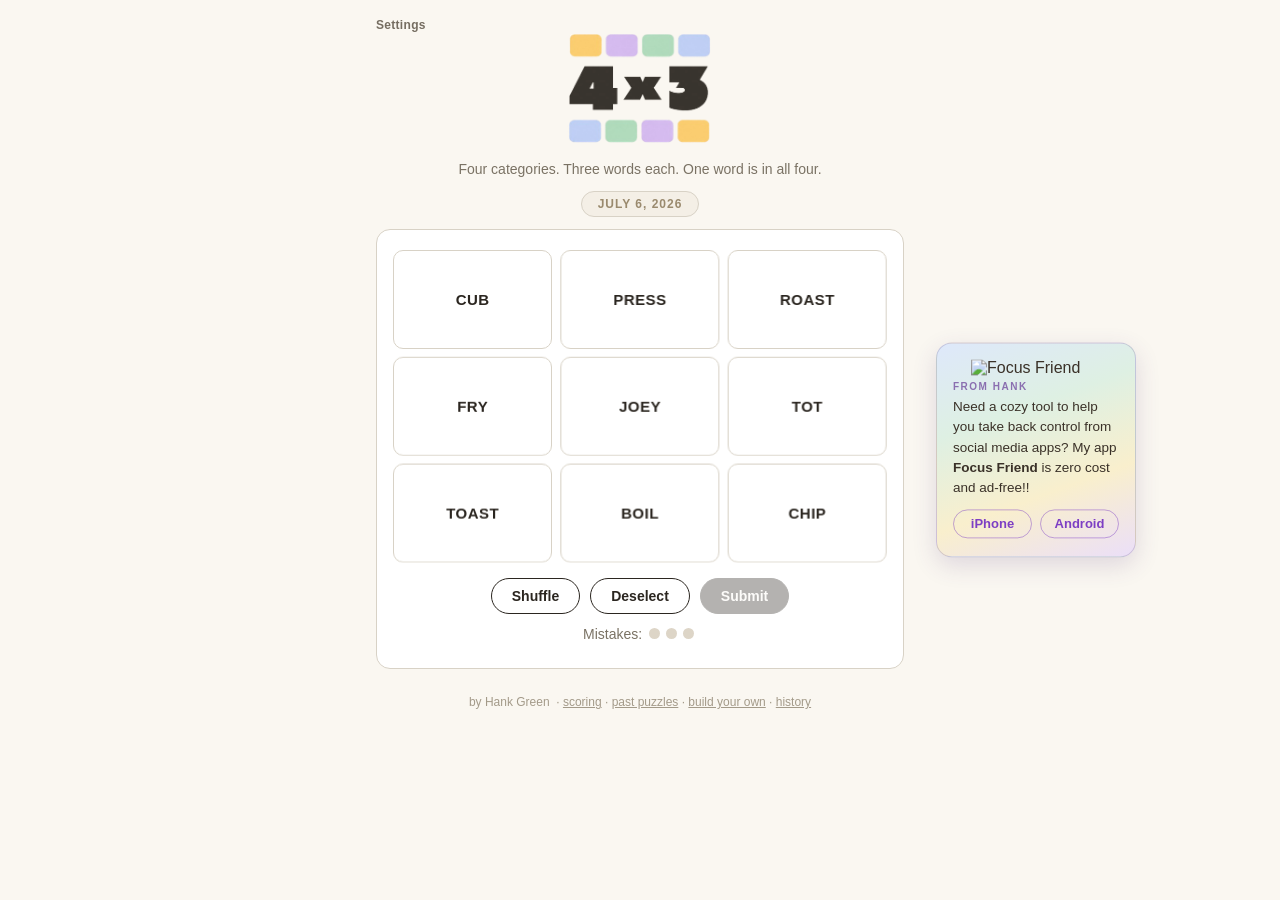
==== index.html @ f1bcca40 "Automated upstream update sync: 2026-07-01 02:29 UTC" ====
<!DOCTYPE html>
<html lang="en">
<head>
<meta charset="UTF-8">
<meta name="viewport" content="width=device-width, initial-scale=1.0">
<meta http-equiv="Cache-Control" content="no-cache, must-revalidate">
<title>4 × 3</title>
<script>
/* Resolve relative assets (favicons, etc.) against this page's own folder so they
   load whether the URL is /fourbythree, /fourbythree/, or .../index.html — a bare
   "favicon.svg" would otherwise hit the site root when there's no trailing slash.
   Runs before the icon links below so they pick up the base. */
(function(){var p=location.pathname;if(!/\/$/.test(p)){if(/\.[^\/]+$/.test(p))p=p.replace(/[^\/]*$/,"");else p+="/";}var b=document.createElement("base");b.setAttribute("href",p);document.head.appendChild(b);})();
</script>
<link rel="icon" href="favicon.svg" type="image/svg+xml">
<link rel="icon" href="favicon-32.png" type="image/png" sizes="32x32">
<link rel="apple-touch-icon" href="apple-touch-icon.png">
<script src="https://cdnjs.cloudflare.com/ajax/libs/gsap/3.12.5/gsap.min.js"></script>
<script defer src="/_vercel/insights/script.js"></script>
<link rel="stylesheet" href="shared.css">
<script src="shared.js"></script>
<script src="stats-beacon.js"></script>
</head>
<body>
<div class="wrap">
  <a id="streakTag" class="streak-tag" href="history.html" style="display:none"></a>
  <header>
    <img class="logo" src="[data-uri]" alt="4×3"
      onerror="const h=document.createElement('h1');h.textContent='4 × 3';this.replaceWith(h)">
    <div class="tag">Four categories. Three words each. One word is in all four.</div>
    <!-- promo note (mobile / narrow only — sidebar takes over on wide screens). Both this
         banner and the sidebar are filled by the rotation script just below the sidebar. -->
    <div class="promo-banner"></div>
  </header>

  <!-- desktop sidebar promo (wide screens only) -->
  <aside class="promo-side"></aside>

  <!-- ===== rotating promo pool — each load shows a different ad than this visitor saw last ===== -->
  <script>
  (function(){
    var ADS=[
      {id:"aha",bc:"promo-banner-maya",sc:"promo-side-maya",
       banner:`<img class="promo-maya" src="maya.png" alt="Maya Higa" loading="lazy"> Maya Higa is our most recent guest on <b><a href="https://www.youtube.com/watch?v=39KyWSyGfjY" target="_blank" rel="noopener">Ask Hank Anything!</a></b> We talk quite a lot about fish farts, which are surprisingly complex!`,
       side:`<img class="promo-maya-side" src="maya.png" alt="Maya Higa" loading="lazy"><div class="promo-kicker">From Hank</div><p class="promo-body">Maya Higa is our most recent guest on <b><a href="https://www.youtube.com/watch?v=39KyWSyGfjY" target="_blank" rel="noopener">Ask Hank Anything!</a></b> We talk quite a lot about fish farts, which are surprisingly complex!</p>`},
      {id:"ff",bc:"",sc:"",
       banner:`<img class="promo-bean" src="hankbeantrans.png" alt="" loading="lazy"> Need a cozy tool to help you take back control from social media apps? My app <b>Focus Friend</b> is zero cost and ad-free!! <a href="https://apps.apple.com/us/app/focus-friend-by-hank-green/id6742278016" target="_blank" rel="noopener">iPhone</a> · <a href="https://play.google.com/store/apps/details?id=com.underthing.focus.friend" target="_blank" rel="noopener">Android</a>`,
       side:`<img class="promo-img" src="focusfriendtrans.png" alt="Focus Friend" loading="lazy"><div class="promo-kicker">From Hank</div><p class="promo-body">Need a cozy tool to help you take back control from social media apps? My app <b>Focus Friend</b> is zero cost and ad-free!!</p><div class="promo-apps"><a href="https://apps.apple.com/us/app/focus-friend-by-hank-green/id6742278016" target="_blank" rel="noopener">iPhone</a><a href="https://play.google.com/store/apps/details?id=com.underthing.focus.friend" target="_blank" rel="noopener">Android</a></div>`},
      {id:"humans",bc:"promo-banner-plain",sc:"",
       banner:`I got a text from a friend this week calling the episode of “Humans” with Helen Hunt “Truly some of your best work” so… maybe you want to <a href="https://www.humanswithhank.com/" target="_blank" rel="noopener">check that out</a>.`,
       side:`<div class="promo-kicker">From Hank</div><p class="promo-body">I got a text from a friend this week calling the episode of “Humans” with Helen Hunt “Truly some of your best work” so… maybe you want to <a href="https://www.humanswithhank.com/" target="_blank" rel="noopener">check that out</a>.</p>`}
    ];
    var last=""; try{ last=localStorage.getItem("x43_lastad")||""; }catch(e){}
    var pool=ADS.filter(function(a){ return a.id!==last; }); if(!pool.length) pool=ADS;
    var ad=pool[Math.floor(Math.random()*pool.length)];
    try{ localStorage.setItem("x43_lastad",ad.id); }catch(e){}
    var b=document.querySelector(".promo-banner"); if(b){ b.className="promo-banner"+(ad.bc?" "+ad.bc:""); b.innerHTML=ad.banner; }
    var s=document.querySelector(".promo-side"); if(s){ s.className="promo-side"+(ad.sc?" "+ad.sc:""); s.innerHTML=ad.side; }
  })();
  </script>

  <!-- ============ PLAY ============ -->
  <div id="play" class="view on">
    <div class="pauthor" id="pSub" style="margin:2px auto 12px"></div>
    <div id="betaBanner" class="betabanner" style="display:none">
      🧪 <b>Beta test!</b> You're playtesting an unpublished puzzle — feedback form at the end.
    </div>
    <div class="card">
      <div id="boardWrap" style="display:none">
        <div id="board"></div>
        <div class="ctrls">
          <button id="shuffleBtn" onclick="shuffleBoard()">Shuffle</button>
          <button id="deselBtn" onclick="deselectAll()">Deselect</button>
          <button class="primary" id="submitBtn" onclick="submitGuess()" disabled>Submit</button>
        </div>
        <div class="mist" id="mist"></div>
        <div class="solvedlist" id="solvedList"></div>
      </div>
      <div id="result" style="display:none" class="result"></div>
    </div>
    <div id="fbCard" style="display:none" class="card fb">
      <b>🧪 Beta feedback for the creator</b>
      <label style="display:block;margin-top:10px;font-size:14px">How hard was it? (1 = trivial, 5 = brutal)</label>
      <div class="stars" id="fbDiff"></div>
      <label style="display:block;font-size:14px">How fun was it?</label>
      <div class="stars" id="fbFun"></div>
      <label style="display:block;font-size:14px">Did you figure out the special word before the end?</label>
      <div class="yn" id="fbSpecial">
        <button onclick="fb.special='Yes';ynPaint()">Yes</button>
        <button onclick="fb.special='No';ynPaint()">No</button>
      </div>
      <label style="display:block;font-size:14px;margin-bottom:4px">Notes for the creator</label>
      <textarea id="fbNotes" placeholder="Too easy? A category felt unfair? A word fits two groups?"></textarea>
      <div class="rowbtns" style="margin-top:10px">
        <button class="hbtn primary" id="fbCopy" onclick="copyFeedback()">Copy feedback</button>
        <a id="fbMail" class="hbtn" style="display:none;text-decoration:none">Email it</a>
      </div>
    </div>
  </div>


  <footer>by Hank Green <img src="fishtrans.png" alt="" style="height:20px;vertical-align:-5px;opacity:.4"> · <a href="scoring.html">scoring</a> · <a href="archive.html">past puzzles</a> · <a href="build.html">build your own</a> · <a href="history.html">history</a></footer>
</div>
<div id="modal">
  <div class="mback" onclick="closeModal()"></div>
  <div class="mcard" role="dialog" aria-modal="true" aria-label="Results">
    <button class="mclose" onclick="closeModal()" aria-label="Close">×</button>
    <div id="mbody" class="result"></div>
  </div>
</div>
<div class="toast" id="toast"></div>
<div id="deftip"></div>

<script>
"use strict";
/* ---------- fallback puzzle (used if puzzles.json is unreachable) ---------- */
const DEMO = {a:"Hank", e:"", s:"HEAVY", c:[
  ["___ Metal","DEATH","GLAM"],
  ["SpaceX Falcon Rockets","ONE","NINE"],
  ["Serious","SOMBER","GRAVE"],
  ["Boxing Weights","WELTER","MIDDLE"]
]};
/* category-coloured card backs (blue, green, yellow, purple); unsolved tiles keep
   the default light back set in CSS (.tback) */
const BACKS=["bluefish.jpg","greenfish.jpg","yellowfish.jpg","lightpurple.jpg"];
const EMOJI=["🟦","🟩","🟨","🟪"];
/* lines through the center, keyed by CATEGORY index so position encodes color
   (an accessibility cue for players who can't distinguish the four hues):
   0 blue → diag ↘ (TL/BR), 1 green → middle column, 2 yellow → middle row, 3 purple → diag ↗ (BL/TR) */
const LINES=[[0,8],[1,7],[3,5],[2,6]];
const CENTER=4;
/* stable 0/1/2 pick so the first-solved trio's hub sits in a fixed spot on its line
   (center only ~1/3 of the time) and doesn't jump around on refresh */
function hubSlotPos(seed){let h=0;for(let i=0;i<seed.length;i++)h=(h*31+seed.charCodeAt(i))|0;return Math.abs(h)%3;}
const G=window.gsap||null;


/* ---------- state ---------- */
let puzzle=null, isBeta=false, dailyKey=null;
let loadedDay=null, pendingKey=null, isPreview=false;
let puzzleData=null; /* last good puzzles.json, reused by the archive */
let cats=[], special="", slots=[], slots0=[], tiles={};
let selection=[], solvedIdx=[], colorCat={}, locked=new Set();
let mistakes=0, penalty=0, guesses=[], over=false, animating=false;
let adClicked=false;   /* +AD_BONUS once per game if the player taps the ad */
let startTime=0, solveMs=null; /* speed timer: starts on load, stops at the finish */
let hubEmoji=null; /* emoji that bursts from the hub on the post-win tap (custom puzzles carry their own) */
const MAXM=3;
let fb={diff:0,fun:0,special:""};
let TW=0, TH=0, GAP=8;
/* chance a reflow includes a flip at all — at most ONE card flips per transition,
   chosen at random from the moving (non-hub) cards. Tweak to taste. */
const FLIP_CHANCE=0.20;
let firstLoad=true;     /* play the intro shuffle-in once, on the first load */
let suppressFlip=false; /* shuffles set this so they don't trigger a card flip */
let shuffling=false;    /* lock out shuffle clicks until the current glide finishes */
let introPlaying=false; /* true while the first-load intro is animating (don't relayout over it) */

/* hub = the special word. It stays hidden until it's logically
   determined (two solved groups share exactly one word) or the game ends. */
function hubKnown(){ return solvedIdx.length>=2||over; }

/* ---------- nav ---------- */
/* the game is the only view on this page now; scoring / archive / build moved
   to their own pages (linked in the footer). showView stays a thin shim. */
function showView(v){ if(v==="play"&&!introPlaying) layout(true); }

/* ---------- init / hash ---------- */
async function init(){
  const h=location.hash;
  isBeta=false; puzzle=null; dailyKey=null;
  loadedDay=todayStr(); pendingKey=null; isPreview=false;
  scheduleRollover();
  let archiveDate=null;
  try{
    if(h.startsWith("#b=")){ puzzle=decPuzzle(h.slice(3)); isBeta=true; }
    else if(h.startsWith("#p=")){ puzzle=decPuzzle(h.slice(3)); }
    else if(h.startsWith("#d=")){ archiveDate=decodeURIComponent(h.slice(3)); }
  }catch(e){ toast("Couldn't read that puzzle link — showing today's game."); }
  if(!puzzle){
    /* no link (or an #d= archive date): load from puzzles.json — that specific
       day if given and valid, otherwise the most recent entry ≤ today */
    try{
      const r=await fetch(pjURL(),{cache:"no-store"});
      if(r.ok){
        const data=await r.json();
        puzzleData=data;
        const today=todayStr();
        let k=null;
        if(archiveDate&&data[archiveDate]&&archiveDate<=today){
          k=archiveDate;
        } else {
          const keys=Object.keys(data).filter(k=>k<=today).sort();
          if(keys.length) k=keys[keys.length-1];
        }
        if(k){ puzzle=decPuzzle(data[k]); dailyKey=k; }
      }
    }catch(e){}
  }
  if(!puzzle) puzzle=DEMO;
  setupPlay();
  showView("play");
}
function setupPlay(){
  document.getElementById("betaBanner").style.display=isBeta?"":"none";
  /* today's daily shows no date line at all; archived (past) puzzles get a dated pill */
  let sub="";
  if(dailyKey&&dailyKey!==todayStr()) sub=fmtDate(dailyKey);
  const ps=document.getElementById("pSub");
  ps.textContent=sub;
  ps.classList.remove("today");
  ps.style.display=sub?"":"none"; /* no empty spacer when there's no date line */
  document.getElementById("result").style.display="none";
  document.getElementById("fbCard").style.display="none";
  document.getElementById("solvedList").innerHTML="";
  startGame();
}

/* ---------- midnight rollover ----------
   At local midnight (or when the tab wakes up on a new day), fetch puzzles.json
   and switch to the new daily. If a game is in progress, wait until it ends. */
let rolloverTimer=null;
function msUntilMidnight(){
  const n=new Date();
  return new Date(n.getFullYear(),n.getMonth(),n.getDate()+1,0,0,2)-n; /* 2s past midnight */
}
function scheduleRollover(){
  clearTimeout(rolloverTimer);
  rolloverTimer=setTimeout(checkNewDay,Math.min(msUntilMidnight(),2147483647));
}
async function checkNewDay(){
  scheduleRollover();
  if(location.hash.startsWith("#b=")||location.hash.startsWith("#p=")||location.hash.startsWith("#d=")) return; /* linked or archived puzzle, not the daily */
  if(isPreview&&!over) return;                 /* don't stomp on a builder test run */
  if(todayStr()===loadedDay) return;           /* same day, nothing to do */
  loadedDay=todayStr();
  try{
    const r=await fetch(pjURL(),{cache:"no-store"});
    if(!r.ok) return;
    const data=await r.json();
    puzzleData=data;
    const keys=Object.keys(data).filter(k=>k<=todayStr()).sort();
    const k=keys.length?keys[keys.length-1]:null;
    if(!k||k===dailyKey) return;               /* no new puzzle for today */
    if(!over&&guesses.length>0){               /* mid-game: don't reset the board */
      pendingKey=k;
      toast("A new puzzle is ready — it'll be here when you finish.");
      return;
    }
    if(document.getElementById("modal").style.display==="flex") closeModal();
    init();
  }catch(e){}
}
document.addEventListener("visibilitychange",()=>{ if(!document.hidden) checkNewDay(); });
window.addEventListener("focus",()=>checkNewDay());
/* Restored from the back/forward cache: the page is the frozen yesterday snapshot
   and no JS has re-run, so re-check the day explicitly. This is the usual cause of
   "I opened the URL and it's still showing yesterday's puzzle." */
window.addEventListener("pageshow",e=>{ if(e.persisted) checkNewDay(); });

/* ---------- game setup ---------- */
/* ---------- progress persistence ----------
   Saves the live daily's progress so a refresh resumes exactly where you left
   off (and a finished/failed game stays finished) — no restarting by reloading.
   Only the actual day's official puzzle is persisted; beta links, the builder
   preview, direct links and past archive puzzles stay freely replayable. */
function gameKey(){
  return (dailyKey&&dailyKey===todayStr()&&!isBeta&&!isPreview) ? "x43_game_"+dailyKey : null;
}
function loadGame(){
  const k=gameKey(); if(!k) return null;
  try{ return JSON.parse(localStorage.getItem(k)||"null"); }catch(e){ return null; }
}
function saveGame(){
  const k=gameKey(); if(!k) return;
  try{ localStorage.setItem(k,JSON.stringify({v:1,s:special,slots0,solved:solvedIdx,m:mistakes,p:penalty,g:guesses,over,t0:startTime,sms:solveMs,ad:adClicked?1:0})); }catch(e){}
}
/* Rebuild the board state from a saved game, no animations, without
   re-counting stats (those were tallied once, on the real finish). */
function restoreGame(st){
  (st.solved||[]).forEach(ci=>{
    solvedIdx.push(ci);
    if(solvedIdx.length===1){
      for(const w of [special,...cats[ci].words]) colorCat[w]=ci;
    } else {
      for(const w of cats[ci].words){ colorCat[w]=ci; locked.add(w); }
      if(solvedIdx.length===2){
        for(const w of cats[solvedIdx[0]].words) locked.add(w);
        delete colorCat[special];
      }
    }
  });
  mistakes=Math.min(MAXM,st.m||0);
  adClicked=!!st.ad;
  penalty=(st.p!==undefined)?st.p:(st.m||0)*15;
  startTime=st.t0||Date.now(); solveMs=(st.sms!==undefined)?st.sms:null;
  guesses=Array.isArray(st.g)?st.g:[];
  if(st.over){
    over=true;
    for(const ci of solvedIdx) for(const w of cats[ci].words) locked.add(w);
    locked.add(special); delete colorCat[special];
  }
  reflowSlots();
  syncDomOrder();
  renderSolvedList();
  paintTiles();
  layout(true);
  renderMist();
  updateButtons();
  if(over){
    document.getElementById("deselBtn").style.display="none";
    document.getElementById("shuffleBtn").style.display="none";
    const won=mistakes<MAXM;
    showResult(won,calcScore().score,false,true); /* quiet: no auto-popped modal */
    if(won&&G) endFlourish();
  } else if(guesses.length||solvedIdx.length||mistakes){
    showWelcomeBack(); /* greet returning players; they click out to resume */
  }
}
/* Returning to an in-progress daily: a dismissible "Continue playing" screen
   over the already-restored board (button, ✕, backdrop, or Esc all close it). */
function showWelcomeBack(){
  const found=solvedIdx.length;
  let status=found+" of 4 group"+(found===1?"":"s")+" found";
  if(mistakes>0) status+=" · "+(mistakes?mistakes+" mistake"+(mistakes===1?"":"s"):"No mistakes");
  document.getElementById("mbody").innerHTML=
    "<h2>Welcome back 👋</h2>"+
    "<div class='score'>Today's puzzle is in progress.<br>"+esc(status)+"</div>"+
    "<div class='rowbtns'><button class='hbtn primary' onclick='closeModal()'>Continue playing</button></div>";
  openModal(false);
}

function startGame(){
  special=norm(puzzle.s);
  hubEmoji=puzzle.x||HUB_EMOJI[special]||null; /* custom puzzles set their own via builder */
  cats=puzzle.c.map(c=>({name:c[0],words:[norm(c[1]),norm(c[2])]}));
  const words=[special,...cats.flatMap(c=>c.words)];
  for(let i=words.length-1;i>0;i--){const j=Math.floor(Math.random()*(i+1));[words[i],words[j]]=[words[j],words[i]];}
  slots=words.slice();
  /* if there's saved progress for this puzzle, reuse its board order so tiles
     sit where the player left them instead of reshuffling */
  const saved=loadGame();
  /* only resume if the saved board's words still match this puzzle — guards against a
     puzzle being edited after someone started it (stale words would become orphan tiles) */
  const expected=words.slice().sort().join("\u0001");
  const resuming=saved&&saved.s===special&&Array.isArray(saved.slots0)&&saved.slots0.length===9
    &&saved.slots0.slice().sort().join("\u0001")===expected;
  if(resuming) slots=saved.slots0.slice();
  slots0=slots.slice();
  if(hubSpinTween){ hubSpinTween.kill(); hubSpinTween=null; }
  hubFx.forEach(tw=>tw.kill()); hubFx=[];
  selection=[]; solvedIdx=[]; colorCat={}; locked=new Set();
  mistakes=0; penalty=0; guesses=[]; over=false; animating=false; adClicked=false;
  startTime=Date.now(); solveMs=null;
  fb={diff:0,fun:0,special:""};
  document.getElementById("boardWrap").style.display="";
  document.getElementById("result").style.display="none";
  document.getElementById("fbCard").style.display="none";
  document.getElementById("solvedList").innerHTML="";
  const db=document.getElementById("deselBtn");
  db.style.display=""; db.style.opacity="";
  const sb=document.getElementById("shuffleBtn");
  sb.style.display=""; sb.style.opacity=""; sb.disabled=false; shuffling=false;
  buildTiles();
  if(resuming){ restoreGame(saved); }
  else { if(firstLoad&&G) introDeal(); else layout(true); renderMist(); updateButtons(); }
  firstLoad=false;
}
function buildTiles(){
  const b=document.getElementById("board");
  b.innerHTML=""; tiles={};
  for(const w of slots){
    /* a real <button> (native focus + keyboard) exposed as a checkbox so screen
       readers announce "WORD, checkbox, checked/not checked" — no interactable divs */
    const t=document.createElement("button");
    t.type="button";
    t.className="tile";
    const flip=document.createElement("div");
    flip.className="tflip";
    const inner=document.createElement("div");
    inner.className="tin";
    inner.style.animationDelay=(-Math.random()*16).toFixed(2)+"s"; /* desync the color drift */
    inner.appendChild(document.createTextNode(w));
    const lbl=document.createElement("span");   /* colour name shown only in "Labeled colors" mode */
    lbl.className="tlabel";
    inner.appendChild(lbl);
    const back=document.createElement("div");
    back.className="tback";
    flip.appendChild(inner);
    flip.appendChild(back);
    t.appendChild(flip);
    t.onclick=()=>tapWord(w);          /* native buttons fire click on Enter/Space too */
    t.setAttribute("role","checkbox");
    t.setAttribute("aria-label",w);
    t.setAttribute("aria-checked","false");
    b.appendChild(t);
    tiles[w]=t;
  }
  paintTiles();
}

/* ---------- layout & movement ---------- */
function slotXY(i){ return {x:(i%3)*(TW+GAP), y:Math.floor(i/3)*(TH+GAP)}; }
function layout(instant){
  const b=document.getElementById("board");
  if(!b||document.getElementById("boardWrap").style.display==="none") return;
  const W=b.clientWidth||b.parentElement.clientWidth-34;
  TW=(W-2*GAP)/3; TH=Math.max(56,TW*0.62);
  b.style.height=(3*TH+2*GAP)+"px";
  /* one flip per transition, only FLIP_CHANCE of the time: pick a single moving,
     non-hub card now (before the loop below rewrites positions) */
  let flipWord=null;
  if(G&&!instant&&!suppressFlip&&!reduceMotion()&&Math.random()<FLIP_CHANCE){
    const movers=slots.filter((w,i)=>{
      const t=w&&tiles[w]; if(!t||w===special) return false;
      const p=slotXY(i); return t._sx!==p.x||t._sy!==p.y;
    });
    if(movers.length) flipWord=movers[Math.floor(Math.random()*movers.length)];
  }
  let moveIdx=0;
  slots.forEach((w,i)=>{
    if(!w) return;
    const t=tiles[w]; if(!t) return;
    const p=slotXY(i);
    t.style.width=TW+"px"; t.style.height=TH+"px";
    const moved=(t._sx!==p.x||t._sy!==p.y);
    t._sx=p.x; t._sy=p.y;
    if(G&&!instant&&moved&&!reduceMotion()){
      /* staggered glide with a little lift-and-settle */
      const d=(moveIdx++)*0.055;
      G.to(t,{x:p.x,y:p.y,rotation:0,duration:.85,delay:d,ease:"power3.inOut",overwrite:true}); /* rotation:0 clears any leftover tilt from an interrupted intro */
      const inn=t.querySelector(".tin");
      G.timeline({delay:d})
        .to(inn,{scale:1.06,duration:.32,ease:"power2.out"})
        .to(inn,{scale:1,duration:.5,ease:"power2.inOut"},">-0.05");
      /* the one chosen card does a full 360° flip as it travels (lands face-up) */
      if(w===flipWord){
        const flip=t.querySelector(".tflip"), prevZ=t.style.zIndex;
        t.style.zIndex="6";          /* a flipping card always rides above its neighbours */
        G.set(t,{perspective:700});  /* depth for the flip */
        G.to(flip,{rotationY:"+="+(Math.random()<.5?360:-360),duration:.85,delay:d,ease:"power2.inOut",
          onComplete:()=>{ t.style.zIndex=prevZ; }});
      }
    } else if(G){ G.killTweensOf(t); G.set(t,{x:p.x,y:p.y,rotation:0}); }   /* snap clean: x, y AND rotation */
    else t.style.transform="translate("+p.x+"px,"+p.y+"px)";
  });
  syncDomOrder();
}
/* first-load flourish: the cards start jumbled face-up in the centre, then
   organize themselves into the grid */
function introDeal(){
  layout(true);                       /* final positions + sizes */
  if(!G||reduceMotion()) return;      /* reduced motion: tiles just appear in the grid */
  introPlaying=true;
  const b=document.getElementById("board");
  const W=b.clientWidth||b.parentElement.clientWidth-34;
  const cx=W/2-TW/2, cy=(3*TH+2*GAP)/2-TH/2;
  const ws=slots.filter(Boolean);
  ws.forEach((w,k)=>{                  /* jumble them in the centre */
    const t=tiles[w]; if(!t) return;
    t.style.zIndex=String(10+k);
    G.set(t,{x:cx+(Math.random()*44-22),y:cy+(Math.random()*44-22),rotation:Math.random()*44-22});
  });
  ws.forEach((w,k)=>{                  /* settle into the grid */
    const t=tiles[w]; if(!t) return;
    const fx=t._sx, fy=t._sy;
    G.to(t,{x:fx,y:fy,rotation:0,duration:.8,delay:0,ease:"power3.inOut",onComplete:()=>{ t.style.zIndex=""; if(k===ws.length-1) introPlaying=false; }});
  });
}
/* Tiles are positioned by transform, so reordering the DOM nodes doesn't move
   anything visually — but it makes Tab/reading order follow the board layout
   (left→right, top→bottom) instead of the original shuffle. */
function syncDomOrder(){
  const b=document.getElementById("board");
  const want=slots.map(w=>w&&tiles[w]).filter(Boolean);
  const cur=b.children;
  let same=cur.length===want.length;
  for(let i=0;same&&i<want.length;i++) if(cur[i]!==want[i]) same=false;
  if(same) return;            /* already ordered — re-appending would cancel in-flight fades */
  for(const t of want) b.appendChild(t);
}
window.addEventListener("resize",()=>{ introPlaying=false; layout(true); });  /* a resize ends any in-progress intro cleanly */

/* First solve: trio snaps to its category's colored line (hub on a stable 1-of-3
   cell, center only ~1/3 of the time). From the second solve on: hub → center,
   each solved pair → its category's line through it. */
function reflowSlots(){
  const target=new Array(9).fill(null);
  if(solvedIdx.length===1&&!over){
    /* first solve snaps to THIS category's colored line so the directional cue
       shows immediately; the hub takes a stable 1-of-3 spot on the line (center
       only ~1/3 of the time) so it isn't always given away as the middle card */
    const ci=solvedIdx[0];
    const cells=[LINES[ci][0],CENTER,LINES[ci][1]];
    const words=cats[ci].words.slice();
    const hp=hubSlotPos(special+"|"+ci);
    let wi=0;
    cells.forEach((cell,idx)=>{ target[cell]=(idx===hp)?special:words[wi++]; });
  } else if(solvedIdx.length>=2||over){
    target[CENTER]=special;
    solvedIdx.forEach((ci)=>{
      target[LINES[ci][0]]=cats[ci].words[0];
      target[LINES[ci][1]]=cats[ci].words[1];
    });
  } else return;
  const placed=new Set(target.filter(Boolean));
  const free=[]; for(let i=0;i<9;i++) if(!target[i]) free.push(i);
  const pending=[];
  slots.forEach((w,i)=>{
    if(!w||placed.has(w)) return;
    if(!target[i]&&free.includes(i)){ target[i]=w; free.splice(free.indexOf(i),1); }
    else pending.push(w);
  });
  for(const w of pending){ const i=free.shift(); target[i]=w; }
  slots=target;
}

/* ---------- painting ---------- */
/* Center-tile gradient: each solved category's color sits at the two compass
   points where its line meets the center, blended smoothly around the circle.
   Keyed by CATEGORY index (matches LINES): 0 blue = diag ↘ (NW/SE),
   1 green = middle column (N/S), 2 yellow = middle row (E/W), 3 purple = diag ↗ (NE/SW). */
/* MIDC (center-tile pastels) now lives in shared.js so colorblind mode can swap it */
const LINE_ANGLES=[[315,135],[0,180],[90,270],[45,225]];
function hubGradient(offset){
  offset=offset||0;
  const stops=[];
  solvedIdx.forEach((ci)=>{ for(const a of LINE_ANGLES[ci]) stops.push([a,MIDC[ci]]); });
  if(!stops.length) return "#fff";
  stops.sort((p,q)=>p[0]-q[0]);
  const first=stops[0], last=stops[stops.length-1];
  const full=[[last[0]-360,last[1]],...stops,[first[0]+360,first[1]]];
  return "conic-gradient(from "+offset+"deg,"+full.map(s=>s[1]+" "+s[0]+"deg").join(",")+")";
}
let hubSpinTween=null, hubFx=[];
function spinHub(){
  const t=tiles[special]; if(!t||!G) return;
  const inner=t.querySelector(".tin"), o={a:0};
  if(hubSpinTween) hubSpinTween.kill();
  hubSpinTween=G.to(o,{a:360,duration:14,repeat:-1,ease:"none",
    onUpdate:()=>{ inner.style.background=hubGradient(o.a); }});
}
/* 3D pop: the center tile lifts off the board and floats, CSS-perspective style.
   Happens the moment the hub lands in the center (second solve); everything
   else animates beneath it from then on. */
function popHub(){
  const t=tiles[special]; if(!t||!G) return;
  hubFx.forEach(tw=>tw.kill()); hubFx=[];
  const inner=t.querySelector(".tin");
  t.style.zIndex=5;
  G.set(inner,{transformPerspective:700});
  hubFx.push(
    G.to(inner,{z:34,duration:1.2,ease:"power2.out"}),
    G.to(inner,{y:-4,duration:2.4,yoyo:true,repeat:-1,ease:"sine.inOut"}),
    G.to(inner,{rotationY:7,duration:3.2,yoyo:true,repeat:-1,ease:"sine.inOut"}),
    G.to(inner,{rotationX:-5,duration:2.7,yoyo:true,repeat:-1,ease:"sine.inOut",delay:.4})
  );
}
const SPARKLE="[data-uri]";
const SPARK=new Image(); SPARK.src=SPARKLE; /* sparkle PNG inlined so it never taints the share canvas; shared with the live hub sparkles */
/* twinkling sparkles around the won hub — joins shine/spin/float in endFlourish.
   Lives on the board (not the hub tile) so it ignores the hub's drift; win only. */
function sparkleHub(){
  const t=tiles[special]; if(!t||!G||mistakes>=MAXM) return;
  const b=document.getElementById("board");
  const cx=t._sx+TW/2, cy=t._sy+TH/2;
  for(let i=0;i<6;i++){
    const s=document.createElement("img"); s.src=SPARKLE; s.alt="";
    const sz=14+Math.random()*16, ang=Math.random()*Math.PI*2, r=TW*0.4+Math.random()*TW*0.55;
    s.style.cssText="position:absolute;left:"+(cx+Math.cos(ang)*r-sz/2)+"px;top:"+(cy+Math.sin(ang)*r-sz/2)+"px;width:"+sz+"px;height:"+sz+"px;pointer-events:none;z-index:6;opacity:0;";
    b.appendChild(s);
    hubFx.push(G.fromTo(s,{scale:0,rotation:Math.random()*60},
      {opacity:.9,scale:.6+Math.random()*.6,duration:.5+Math.random()*.4,delay:Math.random()*2.4,
       repeat:-1,repeatDelay:1.6+Math.random()*2.4,yoyo:true,ease:"sine.inOut"}));
  }
}
function paintTiles(){
  for(const w of Object.keys(tiles)){
    const t=tiles[w], inner=t.querySelector(".tin");
    const sel=selection.includes(w);
    t.classList.toggle("sel",sel);
    t.classList.toggle("lock",locked.has(w));
    /* a11y state: announce selection, drop solved/finished tiles out of the tab order */
    t.setAttribute("aria-checked",sel?"true":"false");
    const inert=locked.has(w)||over;
    t.tabIndex=inert?-1:0;
    if(inert) t.setAttribute("aria-disabled","true"); else t.removeAttribute("aria-disabled");
    const hubPlaced=(w===special&&(solvedIdx.length>=2||over)); /* hub sits in the center now */
    const ci=colorCat[w];
    const lbl=inner.querySelector(".tlabel");   /* colour name (shown only in Labeled colors mode) */
    if(lbl) lbl.textContent=(ci!==undefined&&!hubPlaced)?COLOR_NAMES[ci]:"";
    /* card back: a solved tile shows its category-coloured fish; otherwise the default light back */
    const back=t.querySelector(".tback");
    if(back) back.style.backgroundImage=(ci!==undefined&&!hubPlaced)?("url('"+BACKS[ci]+"')"):"";
    inner.classList.toggle("idle",!sel&&!hubPlaced&&ci===undefined); /* color drift only on plain tiles */
    if(sel){
      inner.style.background=""; inner.style.borderColor=""; inner.style.color="";
    } else if(hubPlaced){
      /* directional gradient: each solved category's color radiates toward its line */
      inner.style.background=hubGradient();
      inner.style.borderColor="#d4a017"; inner.style.color="var(--ink)";
    } else if(ci!==undefined){
      inner.style.background=TINTS[ci]; inner.style.borderColor=COLORS[ci]; inner.style.color=COLORS[ci];
    } else {
      inner.style.background=""; inner.style.borderColor=""; inner.style.color="";
    }
  }
}
/* The shared word lives among the already-solved tiles. After the first solve
   it's hidden in that trio (3 candidates); once the hub reveals it's just the
   hub. Every group after the first must reuse exactly one of these. */
function sharedSet(){
  const s=new Set();
  if(solvedIdx.length===0) return s;
  if(solvedIdx.length===1){ for(const w of [special,...cats[solvedIdx[0]].words]) s.add(w); }
  else s.add(special);
  return s;
}
function sharedCount(){ const s=sharedSet(); return selection.filter(w=>s.has(w)).length; }
function updateButtons(){
  if(over) return;   /* after the game the Submit button has become the Results button — leave it */
  let ok=selection.length===3&&!over&&!animating;
  if(ok&&solvedIdx.length>=1&&sharedCount()!==1) ok=false; /* must reuse exactly one solved word */
  document.getElementById("submitBtn").disabled=!ok;
}

/* ---------- interaction ---------- */
const POP_EMOJI=["🎉","✨","🌟","🐟","💫","🥳","💛","💚","💙","💜"];
/* one of the popped emojis nods to the puzzle's hub word */
const HUB_EMOJI={MOLE:"🕵️",HEAVY:"🏋️",TIRE:"🛞",CUP:"🏆",FANTA:"🥤",SPRING:"🌸",STORM:"⛈️",BUD:"🌱",PILL:"💊",GOAL:"🥅",POP:"🎈",BUTTON:"🔘",DARK:"🌑",PITCH:"⚾",WALLET:"👛",KICK:"🦵",MATCH:"🔥",FISH:"🐟",CATCH:"🧤",LAX:"😌",PLANE:"✈️"};
/* puzzles here emit ONE emoji only on the post-win center tap (overrides HUB_EMOJI + POP_EMOJI mix) */
const SOLO_POP={GOAL:"🦋"};
/* live hub-emoji poll (weights edited by hand in hubpoll.json). When active, the
   center-tap burst emoji rotates every 5 minutes, weighted by the poll standings,
   on a shared clock so every player sees the same emoji in the same window. */
let pollCfg=null;
async function loadPoll(){
  /* prefer the live Vercel endpoint (reads the X poll); fall back to the hand-edited file.
     the ?w= bucket changes every 5 min so we never get stuck on a stale cached response,
     while still sharing one cached result (one X read) across everyone in that window */
  try{ const r=await fetch("/api/hubpoll?w="+Math.floor(Date.now()/300000)); if(r.ok){ const j=await r.json(); if(j&&j.active){ pollCfg=j; return; } } }catch(e){}
  try{ const r=await fetch(pjURL("hubpoll.json"),{cache:"no-store"}); if(r.ok) pollCfg=await r.json(); }catch(e){}
}
/* one weighted emoji for the current 5-minute window — same emoji for everyone in that
   window; over time each shows up in proportion to the vote counts */
function pollEmoji(){
  if(!pollCfg||!pollCfg.active||!Array.isArray(pollCfg.options)) return null;
  const opts=pollCfg.options.filter(o=>o&&o.emoji&&o.weight>0);
  if(!opts.length) return null;
  const total=opts.reduce((a,o)=>a+o.weight,0);
  const slot=Math.floor(Date.now()/300000);            /* 5-minute window */
  let h=(slot*2654435761)>>>0; h^=h>>>15; h=Math.imul(h,2246822519)>>>0; h^=h>>>13; /* uniform 0..1 from the slot */
  const r=(h>>>0)/4294967296*total;
  let acc=0;
  for(const o of opts){ acc+=o.weight; if(r<acc) return o.emoji; }
  return opts[opts.length-1].emoji;
}
/* hover-for-definition copy (BETA) — only puzzles listed here get tooltips on the
   finished answer list, keyed by hub word then exact category name */
const DEFS={
  GOAL:{
    "___ Keeper":{ZOO:"A zookeeper cares for the animals at a zoo.",GOAL:"A goalkeeper (goalie) guards the net in soccer and hockey.",BEE:"A beekeeper raises bees and harvests honey."},
    "A Score in Sport":{BASKET:"In basketball, a shot through the hoop is a basket.",GOAL:"In soccer or hockey, putting it in the net scores a goal.",TRY:"In rugby, grounding the ball past the line scores a try."},
    "A Personal Aim":{DREAM:"Something you long to do or become.",GOAL:"An objective you set for yourself and work toward.",AMBITION:"A particular aim or aspiration; something you hope to achieve."},
    "Things with Posts":{FENCE:"A fence is held up by fence posts.",GOAL:"A goal is framed by two goal posts.",BLUESKY:"Bluesky is a social network where you share posts."}
  },
  HEAVY:{
    "___ Metal":{DEATH:"Death metal — an extreme, aggressive subgenre of heavy metal.",HEAVY:"Heavy metal — the loud, distorted, guitar-driven rock genre.",GLAM:"Glam metal — the flashy, hair-band metal of the 1980s."},
    "SpaceX Falcon Rockets":{ONE:"Falcon 1 — SpaceX's first rocket, and the first privately built liquid-fueled rocket to reach orbit.",HEAVY:"Falcon Heavy — SpaceX's heavy-lift rocket, three Falcon 9 cores strapped together.",NINE:"Falcon 9 — SpaceX's reusable workhorse rocket, named for its nine first-stage engines."},
    "Serious":{SOMBER:"Dark, grave, and serious in mood.",HEAVY:"Weighty and serious — as in a 'heavy' conversation.",GRAVE:"Solemn and serious; demanding real concern."},
    "Boxing Weights":{WELTER:"Welterweight — a boxing division capped around 147 lbs.",HEAVY:"Heavyweight — boxing's top division, with no upper weight limit.",MIDDLE:"Middleweight — a boxing division capped around 160 lbs."}
  },
  POP:{
    "___ Corn":{KETTLE:"Kettle corn: popcorn cooked with sugar and salt for a sweet-and-salty snack.",SWEET:"Sweet corn: the tender, sugary corn you eat off the cob.",POP:"Popcorn: dried corn kernels that burst into fluffy puffs when heated."},
    "Stand Out":{SHINE:"To be conspicuously good; to stand out.",SING:"When something really \"sings,\" it demands attention.",POP:"Vivid and eye-catching, as in \"make the colors pop.\""},
    "Rice Krispies Noises":{SNAP:"Snap, the first of the three Rice Krispies mascots: Snap! Crackle! Pop!",CRACKLE:"They get their names from the noise the milk makes when you pour it into puffed rice.",POP:"If you're not familiar because this is an American thing, we apologize."},
    "Palindromes":{RACECAR:"Racecar (somewhat famously) reads the same forwards and backwards.",ROTOR:"Also a palindrome; the spinning part of a motor or turbine.",POP:"Pop, yes, it's a tiny palindrome."}
  },
  BUTTON:{
    "Mushroom Varieties":{OYSTER:"A soft, fan-shaped, mild edible mushroom.",SHIITAKE:"A savory, meaty mushroom common in East Asian cooking.",BUTTON:"The common little white mushroom."},
    "Things You Press":{KEY:"You press a key on a keyboard.",DOORBELL:"The button on a house you press instead of knocking.",BUTTON:"You press a button to make something happen."},
    "Clothing Fasteners":{ZIPPER:"Joins two edges of fabric with interlocking teeth.",CLASP:"A fastener that hooks two things together.",BUTTON:"Slips through a buttonhole to fasten clothing."},
    "F1 World Champions":{HAMILTON:"Lewis Hamilton, seven-time Formula 1 World Champion.",VETTEL:"Sebastian Vettel, four-time F1 World Champion.",BUTTON:"Jenson Button, the 2009 Formula 1 World Champion."}
  },
  DARK:{
    "Evil or Menacing":{GRIM:"Harsh, forbidding, and gloomy.",SINISTER:"Hinting that something evil is coming.",DARK:"Sinister or troubled, as in 'a dark mood.'"},
    "Types of Chocolate":{MILK:"Milk chocolate — sweet and creamy, made with milk.",WHITE:"White chocolate — cocoa butter and sugar, no cocoa solids.",DARK:"Dark chocolate — rich and bittersweet, heavy on cocoa."},
    "Lacking Light":{DIM:"Faintly lit; not bright.",MURKY:"Dim and cloudy; hard to see through.",DARK:"With little or no light."},
    "Contains \"ARK\"":{SHARK:"Has 'ARK' inside it: sh-ARK.",SPARKLE:"Has 'ARK' inside it: sp-ARK-le.",DARK:"Has 'ARK' inside it: d-ARK."}
  },
  PITCH:{
    "Qualities of a Musical Note":{TONE:"The quality of a sound.",KEY:"The notes a piece is built on.",PITCH:"How high or low a note sounds."},
    "Where a Match Is Played":{FIELD:"The playing area.",GROUND:"British for a sports stadium or field.",PITCH:"British for a sports field, as in a football pitch."},
    "To Throw a Baseball":{TOSS:"Throw lightly.",HURL:"Throw hard.",PITCH:"Throw the ball to the batter."},
    "Famously black things":{JET:"A glossy-black gemstone — actually a form of coal.",COAL:"The combustible fossil-fuel rock.",PITCH:"A dark resin produced after distilling coal tar."}
  },
  WALLET:{
    "Places for Money":{BANK:"Medieval money-lenders worked at \"benches\" in open-air plazas — which is where we get the word \"bank.\"",PURSE:"Originally a change purse; now more often a pocket bag.",WALLET:"A pocket-optimized storage system for money and more."},
    "Traditionally Made of Leather":{BOOT:"Classic boots are made of leather.",BELT:"A traditional belt is a strip of leather.",WALLET:"The classic wallet is folded leather."},
    "Pre-Installed on iPhone":{SAFARI:"Safari — Apple's built-in web browser.",FACETIME:"FaceTime — Apple's built-in video-calling app.",WALLET:"Wallet — Apple's app for cards, passes, and payments."},
    "Foldable Item":{FAN:"A folding hand fan opens with a flick.",MAP:"A paper road map folds down small.",WALLET:"A billfold wallet folds in half."}
  },
  CATCH:{
    "To Snatch":{NAB:"To grab or capture — often a fleeing suspect.",GRAB:"To seize something quickly with your hand.",CATCH:"To grab and hold something, often in motion."},
    "A Real Prize":{GEM:"A gem of a person, a real treasure.",KEEPER:"So good you'd want to hang onto it.",CATCH:"A catch...an especially desirable person to date or marry."},
    "Fasteners":{LATCH:"A lever that holds a door or gate shut.",BOLT:"A metal bar you slide to lock a door.",CATCH:"A small fastener that keeps a door or lid closed."},
    "Haul":{BOUNTY:"A generous, plentiful supply or reward.",YIELD:"The total amount produced or gathered.",CATCH:"The day's catch...the fish hauled in."}
  },
  PLANE:{
    "Geometry Stuff":{POINT:"A point: a single position in space, with no size of its own.",VECTOR:"A vector: a quantity with both magnitude and direction.",PLANE:"A plane: a flat surface that extends forever in two dimensions."},
    "Air ___":{JORDAN:"Air Jordan: Nike's legendary Michael Jordan sneaker line.",BUD:"Air Bud: the family movie about a golden retriever who can hoop.",PLANE:"Airplane: a powered, fixed-wing aircraft (and a very quotable 1980 comedy)."},
    "In a Wood Shop":{ROUTER:"A router: a tool that cuts grooves and decorative edges in wood.",CLAMP:"A clamp: a device for strongly holding two things together.",PLANE:"A plane: a blade tool that shaves thin curls off wood to flatten it."},
    "Things With Engines":{GOOGLE:"Google famously has a search engine 😅.",TRAINS:"Trains: hauled along by a locomotive, the engine up front.",PLANE:"A plane: a jet is pushed through the sky by its engines."}
  },
  TOP:{
    "They Spin":{YOYO:"A yo-yo spins down and back up its string.",CAROUSEL:"A merry-go-round that spins its riders in a circle. Also... that Mad Men scene!",TOP:"A toy that spins balanced on a point."},
    "Upper-Body Garments":{BLOUSE:"A loose, often dressier upper-body garment.",TANK:"A tank top: sleeveless and casual. Named for when they were part of swimwear, back when swimming pools were called \"swim tanks.\"",TOP:"A 'top' is anything you wear up top, but usually reserved for women's clothing."},
    "The Highest Point":{PEAK:"The pointed top of a mountain.",SUMMIT:"The highest point you can climb to.",TOP:"The very topmost point of anything."},
    "Bedroom Roles":{BOTTOM:"The partner who takes the more receptive or submissive role.",SWITCH:"Someone happy to play either role, depending on the mood.",TOP:"The partner who takes the more dominant or active role."}
  },
  CAN:{
    "Food Containers":{JAR:"A jar: a wide-mouthed glass container for jam, pickles, and the like.",TIN:"A tin: a sealed metal food container (British for a can).",CAN:"A can: a sealed metal container for food or drink."},
    "To Fire From a Job":{AXE:"To get the axe.",BOOT:"To get the boot.",CAN:"To get canned."},
    "Slang for Prison":{CLINK:"The clink: old slang for jail, after a London prison.",PEN:"The pen: short for penitentiary, not the writing kind.",CAN:"The can: slang for jail, as in 'doing time in the can.'"},
    "Double It For Dancing":{CHA:"Cha-cha: a flirty Latin ballroom dance.",GO:"Go-go dancers are often hired by clubs to set the mood for dancing.",CAN:"Can-can: the high-kicking French music-hall dance."}
  },
  FRY:{
    "Baby Animals":{JOEY:"A baby kangaroo.",CUB:"A baby bear, lion, or fox.",FRY:"Freshly hatched baby fish."},
    "Units of a Potato Treat":{TOT:"One bite-sized tater tot.",CHIP:"A crispy fried potato piece (a British 'chip' is a fry).",FRY:"A single French fry."},
    "Things You Can Do to a Potato":{BOIL:"Cooking a potato in boiling water.",ROAST:"Potatoes in the oven.",FRY:"Fried in hot oil."},
    "French ___":{PRESS:"French press, a coffee brewing technique.",TOAST:"A piece of bread soaked in beaten egg and then cooked on a hot pan, usually served with sugar and syrup.",FRY:"A long-cut piece of potato deep fried in oil."}
  },
  STOCK:{
    "Investments":{GOLD:"A precious metal investors buy as a safe haven in uncertain times.",BONDS:"Loans to a government or company that pay interest.",STOCK:"A share of ownership in a company."},
    "Savory Liquids":{GRAVY:"A savory sauce made from meat drippings.",JUS:"The natural meat juices served with a roast (as in au jus).",STOCK:"A savory liquid simmered from bones and vegetables (the base of most soups)."},
    "Parts of a Musket":{LOCK:"The firing mechanism of an old gun.",BARREL:"The tube the bullet travels down.",STOCK:"The wooden shoulder piece — \"lock, stock, and barrel\" is also a saying that means \"all of it,\" or \"everything.\""},
    "Kinds of Car Racing":{DRAG:"Straight-line acceleration over a short distance.",RALLY:"Racing on closed roads and rough terrain, stage by stage.",STOCK:"Stock car racing uses cars designed to look like standard sedans (NASCAR is the most famous)."}
  },
  SHADE:{
    "A Gradation of Color":{TINT:"Officially, a color lightened by adding white. In everyday use, more \"a variation.\"",HUE:"A pure color.",SHADE:"In color theory, a shade is a color darkened by adding black. In everyday use, \"a variation.\""},
    "Window Coverings":{BLIND:"Tiltable slats that control the light.",DRAPE:"A heavy fabric curtain.",SHADE:"A pull-down screen for a window."},
    "A Petty Diss":{DIG:"A pointed little insult.",JAB:"A quick verbal poke.",SHADE:"Subtle disrespect: to 'throw shade.'"},
    "Ghostly Being":{PHANTOM:"A ghost or apparition.",SPECTER:"A haunting spirit.",SHADE:"An old literary word for the ghost of the dead."}
  },
  AMERICA:{
    "Captain ___":{MORGAN:"He appears to be a pirate who makes rum.",HOOK:"Captain Hook, Peter Pan's pirate nemesis.",AMERICA:"Marvel's star-spangled super-soldier."},
    "Miss ___":{"PAC-MAN":"Like Pac-Man... but Miss.",PIGGY:"The diva of the Muppets.",AMERICA:"The long-running U.S. beauty pageant."},
    "Bands Named for Places":{BOSTON:"Boston: '70s rockers behind 'More Than a Feeling.'",KANSAS:"Kansas: 'Carry On Wayward Son' and 'Dust in the Wind.'",AMERICA:"America: the American band behind 'A Horse with No Name' was actually formed in London!"},
    "Things That Have States":{MATTER:"Matter has states: solid, liquid, gas, and plasma.",MIND:"A state of mind is your mental condition in the moment.",AMERICA:"In the U.S., the United States of America is often referred to simply as \"America.\""}
  }
};
/* post-game easter egg: tap the hub to press it in and burst out emojis */
function hubPop(){
  if(reduceMotion()) return;
  const t=tiles[special]; if(!t) return;
  const inner=t.querySelector(".tin");
  if(G){ G.killTweensOf(inner,"scale"); G.timeline().set(inner,{scale:1}).to(inner,{scale:0.85,duration:.09,ease:"power2.in"}).to(inner,{scale:1,duration:.22,ease:"back.out(2.2)"}); }
  const b=document.getElementById("board");
  /* a bunch of celebratory emojis with one hub-word easter egg mixed in */
  const cx=t._sx+TW/2, cy=t._sy+TH/2, he=hubEmoji;
  for(let i=0;i<12;i++){
    const e=document.createElement("div");
    e.textContent=(he&&i===0)?he:POP_EMOJI[Math.floor(Math.random()*POP_EMOJI.length)];
    e.style.cssText="position:absolute;left:"+(cx-12)+"px;top:"+(cy-12)+"px;font-size:"+(18+Math.random()*14)+"px;pointer-events:none;z-index:30;will-change:transform;";
    b.appendChild(e);
    if(G){
      const a=Math.random()*Math.PI*2, d=55+Math.random()*120;
      G.fromTo(e,{scale:0,opacity:1},{x:Math.cos(a)*d,y:Math.sin(a)*d-28,rotation:Math.random()*140-70,scale:1,duration:.95+Math.random()*.5,ease:"power2.out"});
      G.to(e,{opacity:0,duration:.45,delay:.55,ease:"power1.in",onComplete:()=>e.remove()});
    } else { e.remove(); }
  }
}
function tapWord(w){
  if(over){ if(w===special) hubPop(); return; }   /* finished board: hub is an emoji button */
  if(animating||locked.has(w)) return;
  const i=selection.indexOf(w);
  if(i>=0) selection.splice(i,1);
  else if(selection.length<3){
    const shared=sharedSet();
    if(shared.has(w)&&selection.some(x=>shared.has(x))){ toast("Just one shared word per group."); return; }
    selection.push(w);
    /* the teaching moment: a full group of three that reuses none of a solved category */
    if(selection.length===3&&solvedIdx.length>=1&&sharedCount()===0)
      toast("All four categories share a word",3600);
  }
  else return;
  if(G) G.fromTo(tiles[w].querySelector(".tin"),{scale:.95},{scale:1,duration:.3,ease:"back.out(2.5)"});
  paintTiles(); updateButtons();
}
function deselectAll(){ if(animating) return; selection=[]; paintTiles(); updateButtons(); }
/* Shuffle: re-randomize only the still-in-play tiles among the slots they occupy.
   Solved/coloured groups and the centred hub stay put. */
function shuffleBoard(){
  if(over||animating||shuffling) return;
  const hubPlaced=solvedIdx.length>=2||over;
  const idxs=[], words=[];
  slots.forEach((w,i)=>{
    if(!w) return;
    if(colorCat[w]!==undefined) return;     /* part of a solved group — leave it */
    if(w===special&&hubPlaced) return;      /* hub sits in the centre */
    idxs.push(i); words.push(w);
  });
  if(words.length<2) return;
  const orig=words.slice();
  let tries=0;
  do{ for(let k=words.length-1;k>0;k--){const j=Math.floor(Math.random()*(k+1));[words[k],words[j]]=[words[j],words[k]];} }
  while(++tries<6&&words.every((w,k)=>w===orig[k])); /* avoid a no-op shuffle */
  idxs.forEach((i,k)=>{ slots[i]=words[k]; });
  suppressFlip=true;   /* a shuffle shouldn't trigger a card flip */
  layout(false);
  suppressFlip=false;
  /* don't accept another shuffle until this glide is done */
  if(G){
    shuffling=true;
    const btn=document.getElementById("shuffleBtn"); if(btn) btn.disabled=true;
    G.delayedCall(0.5*(0.85+idxs.length*0.055),()=>{ shuffling=false; if(btn) btn.disabled=false; }); /* release once the cards are most of the way home — snappy re-shuffle */
  }
}

function submitGuess(){
  if(selection.length!==3||over||animating) return;
  const sel=[...selection];
  /* don't let the same three words (in any order) be submitted twice — no repeat misses */
  const key=sel.slice().sort().join("\u0001");
  if(guesses.some(g=>g.slice().sort().join("\u0001")===key)){ toast("You already guessed those three."); return; }
  guesses.push(sel);
  let hit=-1, oneAway=false;
  cats.forEach((c,i)=>{
    if(solvedIdx.includes(i)) return;
    const full=[special,...c.words];
    const m=sel.filter(w=>full.includes(w)).length;
    if(m===3&&sel.includes(special)) hit=i;
    else if(m===2) oneAway=true;
  });
  if(hit>=0) solveAnim(hit,sel);
  else wrongAnim(sel,oneAway);
}
function solveAnim(ci,sel){
  animating=true; updateButtons();
  selection=[];
  const after=()=>{
    solvedIdx.push(ci);
    if(solvedIdx.length===1){
      /* first solve: trio → top row, all the same color, hub not singled out */
      for(const w of [special,...cats[ci].words]) colorCat[w]=ci;
    } else {
      for(const w of cats[ci].words){ colorCat[w]=ci; locked.add(w); }
      if(solvedIdx.length===2){
        /* hub heads to center: lock the first group's pair, give the hub its own look */
        for(const w of cats[solvedIdx[0]].words) locked.add(w);
        delete colorCat[special];
      }
    }
    reflowSlots();
    syncDomOrder();   /* reorder DOM first so the recolour fade below isn't cancelled by a node move */
    renderSolvedList();
    paintTiles();
    layout(false);
    saveGame();
    setTimeout(()=>{
      animating=false; updateButtons();
      if(solvedIdx.length===4) endGame(true);
    },G?1250:60);
  };
  if(G){
    sel.forEach((w,k)=>{
      const inn=tiles[w].querySelector(".tin");
      G.timeline({delay:k*.09})
        .to(inn,{scale:1.12,duration:.22,ease:"power2.out"})
        .to(inn,{scale:1,duration:.38,ease:"back.out(2.2)"});
    });
    G.delayedCall(.55,after);
  } else after();
}
function wrongAnim(sel,oneAway){
  mistakes++;
  penalty+=(solvedIdx.length>=2?MISS_LATE:MISS); /* a slip with two categories left stings more */
  toast(oneAway?"One away!":"Nope.");
  if(G){
    animating=true; updateButtons();
    sel.forEach((w,k)=>{
      /* shake the face, not the slot position — no transform conflicts */
      const inn=tiles[w].querySelector(".tin");
      G.timeline({delay:k*.04})
        .to(inn,{x:-6,duration:.07,ease:"sine.inOut"})
        .to(inn,{x:6,duration:.12,ease:"sine.inOut"})
        .to(inn,{x:-4,duration:.1,ease:"sine.inOut"})
        .to(inn,{x:0,duration:.09,ease:"sine.out"});
    });
    setTimeout(()=>{animating=false; selection=[]; paintTiles(); updateButtons(); renderMist(); saveGame();
      if(mistakes>=MAXM) endGame(false);},560);
  } else {
    selection=[]; paintTiles(); updateButtons(); renderMist(); saveGame();
    if(mistakes>=MAXM) endGame(false);
  }
}
function renderSolvedList(){
  const el=document.getElementById("solvedList");
  el.innerHTML="";
  const defsOn = DEFS[special];   /* hover-definitions on revealed words (hub-known rows), no wait for game end */
  /* once the game is over, ALWAYS reveal all four categories (solved order first, then
     any the player never got) so a loss can never hide the category you missed */
  const order = over
    ? [...solvedIdx, ...cats.map((_,i)=>i).filter(i=>!solvedIdx.includes(i))]
    : solvedIdx;
  order.forEach(ci=>{
    const c=cats[ci];
    const div=document.createElement("div");
    div.className="scat";
    div.style.background=TINTS[ci];
    const dmap = defsOn ? (DEFS[special][c.name]||{}) : null;
    const mk=(w,hub)=>{
      const def=dmap?dmap[w]:null, cl=[]; if(hub)cl.push("hub"); if(def)cl.push("def");
      if(!cl.length) return esc(w);
      return "<span class='"+cl.join(" ")+"'"+(def?" data-def=\""+esc(def)+"\"":"")+">"+esc(w)+"</span>";
    };
    let wordsTxt;
    if(hubKnown()) wordsTxt=mk(c.words[0])+" · "+mk(special,true)+" · "+mk(c.words[1]);
    else wordsTxt=[...c.words,special].sort().map(w=>mk(w)).join(" · "); /* tooltips on from the first solve; no .hub class = no hub spoiler */
    div.innerHTML="<b style='color:"+COLORS[ci]+"'>"+esc(c.name)+"</b><span>"+wordsTxt+"</span>";
    el.appendChild(div);
  });
  const last=el.lastElementChild;
  if(G&&last) G.from(last,{opacity:0,y:10,scale:.97,duration:.5,ease:"power2.out"});
}
function renderMist(){
  let h="Mistakes: ";
  for(let i=0;i<MAXM;i++) h+="<i"+(i<MAXM-mistakes?" class='spent'":"")+"></i>";
  document.getElementById("mist").innerHTML=h;
}

/* ---------- scoring ---------- */
/* Hub First: every submitted guess (even wrong ones) led with the special word */
/* point values (MISS, HUB_BONUS, PURPLE_BONUS, …) now live in shared.js */
function hubFirstAll(){ return guesses.length>0&&guesses.every(g=>g[0]===special); }
function hubMiddleAll(){ return guesses.length>0&&guesses.every(g=>g[1]===special); }
function hubLastAll(){ return guesses.length>0&&guesses.every(g=>g[2]===special); }
function isPurpleFirst(){ return solvedIdx[0]===3; }
function isBlueFirst(){ return solvedIdx[0]===0; }
function orderIs(seq){ return solvedIdx.length===4&&seq.every((c,i)=>solvedIdx[i]===c); }
function isRevRainbow(){ return orderIs(REV_RAINBOW); }
function isRainbow(){ return orderIs(RAINBOW); }     /* yellow → green → blue → purple */
function isGrellow(){ return orderIs(GRELLOW); }   /* purple → blue → yellow → green */
function isGrue(){ return orderIs(GRUE); }          /* purple → green → blue → yellow */
function calcScore(){
  const won=mistakes<MAXM;
  const perfect=won&&mistakes===0;
  const hubFirst=won&&hubFirstAll();
  const hubMiddle=won&&hubMiddleAll();
  const ruleBreaker=won&&hubLastAll();                /* hub LAST every guess → wipes the board */
  const purpleFirst=won&&isPurpleFirst();
  const blueFirst=won&&isBlueFirst();
  const revRainbow=won&&isRevRainbow();
  const rainbow=won&&isRainbow();                      /* forward rainbow — its own card, no points */
  const grellow=won&&isGrellow();                     /* no points, just an achievement */
  const grue=won&&isGrue();                           /* no points, just an achievement */
  const godDamnit=perfect&&hubFirst&&(grellow||grue); /* would've been perfect but for a green↔yellow or green↔blue swap */
  const dayBefore=won&&dailyKey===todayStr()&&new Date(startTime).getHours()===0; /* played today's daily between midnight and 1am local */
  const fast=won&&solveMs!==null&&solveMs<90000;      /* solved in under 90 seconds → gems + bonus */
  let score=won?Math.max(10,100-penalty)+(hubFirst?HUB_BONUS:0)+(hubMiddle?HUB_MID_BONUS:0)+(purpleFirst?PURPLE_BONUS:0)+(blueFirst?BLUE_BONUS:0)+(revRainbow?RAINBOW_BONUS:0)+(fast?SPEED_BONUS:0):0;
  let allRewards=perfect&&hubFirst&&revRainbow;       /* everything → a clean 200 */
  let goldPlaque=allRewards&&fast;                    /* perfect AND under 90s */
  let silverPlaque=allRewards&&solveMs!==null&&solveMs<120000&&!goldPlaque; /* perfect, 90–120s */
  let perfectBonus=allRewards?200-score:0;
  score+=perfectBonus;
  const streak=(won&&dailyKey===todayStr())?streakWithToday():0;  /* +1/day of streak — release-day plays only */
  score+=streak;
  const adBonus=(won&&adClicked)?AD_BONUS:0;       /* thanks for clicking the ad */
  score+=adBonus;
  if(ruleBreaker){ score=RULE_BREAKER_SCORE; allRewards=false; goldPlaque=false; silverPlaque=false; perfectBonus=0; } /* RULE BREAKER trumps everything */
  /* personal-best / above-average badges (0 points). Compared against this browser's
     OTHER dailies, excluding today's own entry, so they stay stable on re-render. */
  const past=dailyKey?otherDailyScores(dailyKey):[];
  const prevBest=past.length?Math.max.apply(null,past):null;
  const prevAvg=past.length?past.reduce((a,b)=>a+b,0)/past.length:null;
  const topScore=won&&prevBest!==null&&score>prevBest;                 /* a new all-time high */
  const beatAvg=won&&prevAvg!==null&&score>prevAvg&&!topScore;          /* above your average (top score already implies it) */
  return {won, perfect, hubFirst, hubMiddle, ruleBreaker, purpleFirst, blueFirst, revRainbow, rainbow, grellow, grue, godDamnit, dayBefore, fast, allRewards, goldPlaque, silverPlaque, perfectBonus, streak, adBonus, topScore, beatAvg, score};
}

/* ---------- end ---------- */
function shineHub(){
  const t=tiles[special]; if(!t) return;
  const inner=t.querySelector(".tin");
  if(inner.querySelector(".shinewrap")) return;
  const wrap=document.createElement("div"); wrap.className="shinewrap";
  const streak=document.createElement("div"); streak.className="streak";
  wrap.appendChild(streak); inner.appendChild(wrap);
  if(G){
    /* glossy sweep every few seconds + a soft gold glow breathing underneath */
    G.fromTo(streak,{xPercent:-220},{xPercent:520,duration:2.6,ease:"sine.inOut",repeat:-1,repeatDelay:5.5,delay:.6});
    /* breathing glow + a soft shadow falling beneath the floating tile */
    G.fromTo(inner,
      {boxShadow:"0 10px 16px rgba(43,38,32,.22), 0 0 6px rgba(212,160,23,.14)"},
      {boxShadow:"0 18px 28px rgba(43,38,32,.3), 0 0 12px rgba(212,160,23,.26)",
       duration:2.6,yoyo:true,repeat:-1,ease:"sine.inOut"});
  }
}
function endGame(won){
  over=true;
  if(solveMs===null) solveMs=Date.now()-startTime;
  if(!won){
    cats.forEach((c,i)=>{ if(!solvedIdx.includes(i)){ solvedIdx.push(i); for(const w of c.words){colorCat[w]=i;} } });
  }
  for(const ci of solvedIdx) for(const w of cats[ci].words) locked.add(w);
  locked.add(special);
  delete colorCat[special];
  reflowSlots();
  syncDomOrder();   /* reorder before recolour so end-of-game fades survive */
  renderSolvedList();
  paintTiles();
  layout(false);
  renderMist();
  saveGame();
  const score=calcScore().score;
  saveStats(won,score,mistakes);
  recordHistory();
  showStreakTag();
  /* no more selecting/shuffling to undo */
  const db=document.getElementById("deselBtn"), sb=document.getElementById("shuffleBtn");
  if(G) G.to([db,sb],{opacity:0,duration:.4,onComplete:()=>{db.style.display="none"; sb.style.display="none";}});
  else { db.style.display="none"; sb.style.display="none"; }
  if(won&&G&&!reduceMotion()) winSequence(won,score);
  else { showResult(won,score); setTimeout(endFlourish,G?1300:100); }   /* reduced motion / loss: straight to the result */
}
/* the slow, beautiful bit: hub zooms out, explodes, share screen appears */
function winSequence(won,score){
  const t=tiles[special];
  const others=Object.keys(tiles).filter(w=>w!==special).map(w=>tiles[w]);
  t.style.zIndex=20;                       /* hub stays on top throughout */
  hubFx.forEach(tw=>tw.kill()); hubFx=[];
  /* the non-hub cards flip in a diagonal wave WHILE the hub slowly zooms out,
     then the hub pops to reveal the share card */
  slots.forEach((w,i)=>{
    if(w===special) return;
    const ti=w&&tiles[w]; if(!ti) return;
    const flip=ti.querySelector(".tflip");
    const d=((i%3)+Math.floor(i/3))*0.1;   /* diagonal ripple from the top-left */
    G.set(ti,{perspective:700});
    const pz=ti.style.zIndex; ti.style.zIndex="3";
    G.to(flip,{rotationY:"+=360",duration:.7,delay:d,ease:"power2.inOut",onComplete:()=>{ ti.style.zIndex=pz; }});
  });
  /* straighten the hub card so the zoom reads clean */
  G.to(t.querySelector(".tin"),{rotationX:0,rotationY:0,y:0,duration:.4,ease:"power1.inOut"});
  const tl=G.timeline();
  tl.to(t,{scale:2.2,duration:2.0,ease:"power2.inOut"},0);          /* slow zoom, concurrent with the flips */
  tl.to(others,{opacity:.3,duration:1,ease:"power1.inOut"},1.0);   /* dim once the flips have been seen */
  tl.add(()=>{explodeHub(t); shakeScreen();},2.0);                 /* pop at the top of the zoom */
  tl.to(t,{opacity:0,scale:2.6,duration:.2,ease:"power3.in"},2.0);
  tl.add(()=>showResult(won,score,true),2.0);                      /* result modal: counter tallies up, then the share card */
  tl.to(others,{opacity:1,duration:.7,ease:"power1.inOut"},2.8);
  tl.to(t,{opacity:1,scale:1,duration:.8,ease:"back.out(1.5)"},3.0);
  tl.add(endFlourish,4.0);
}
function endFlourish(){ if(reduceMotion()) return; shineHub(); spinHub(); popHub(); sparkleHub(); }
/* tiny 4×3-colour confetti burst at a screen point */
function confettiBurst(x,y){
  if(!G||reduceMotion()) return;
  for(let i=0;i<10;i++){
    const p=document.createElement("div"), sz=5+Math.random()*5;
    p.style.cssText="position:fixed;left:"+(x-sz/2)+"px;top:"+(y-sz/2)+"px;width:"+sz+"px;height:"+sz+"px;"+
      "background:"+COLORS[i%4]+";border-radius:"+(Math.random()<.5?"50%":"2px")+";pointer-events:none;z-index:110;will-change:transform;";
    document.body.appendChild(p);
    const a=Math.random()*Math.PI*2, d=22+Math.random()*46;
    G.to(p,{x:Math.cos(a)*d,y:Math.sin(a)*d,rotation:Math.random()*360,opacity:0,duration:.6+Math.random()*.3,ease:"power2.out",onComplete:()=>p.remove()});
  }
}
/* count-up score tally — the total starts at 0; "Completed!" supplies the base 100,
   then bonuses add and the mistake penalty subtracts, ~2/sec */
/* the things that pop in the result modal: [emoji, label, point delta]. Point items
   move the counter; achievement-only items have delta 0. Sum of deltas = score. */
function tallyItems(cs){
  const it=[];
  if(cs.ruleBreaker){ it.push(["💀","Rule Breaker — shared word went last every guess",cs.score]); return it; }
  it.push(["✅","Completed!",100]);   /* base for a solve — lands first and runs the total up to 100 */
  if(penalty>0) it.push(["💔",mistakes+" mistake"+(mistakes===1?"":"s"),-penalty]);
  if(cs.hubFirst) it.push(["🔝","Hub First",HUB_BONUS]);
  if(cs.hubMiddle) it.push(["↔️","Hub Middle",HUB_MID_BONUS]);
  if(cs.blueFirst) it.push(["🔵","Blue First",BLUE_BONUS]);
  if(cs.purpleFirst) it.push(["🟣","Purple First",PURPLE_BONUS]);
  if(cs.revRainbow) it.push(["🌈","Reverse Rainbow",RAINBOW_BONUS]);
  if(cs.fast) it.push(["⚡","Solved under 90 seconds",SPEED_BONUS]);
  if(cs.perfectBonus) it.push(["💯","Perfect Game",cs.perfectBonus]);
  if(cs.streak>0) it.push(["🔥",cs.streak+"-day streak",cs.streak]);
  if(cs.adBonus) it.push(["📣","Thanks for the tap",cs.adBonus]);
  if(cs.topScore) it.push(["🏆","Top Score — a new personal best!",0]);
  if(cs.beatAvg) it.push(["📈","Above Average — beat your average",0]);
  if(cs.perfect&&!cs.allRewards&&!cs.godDamnit) it.push(["✨","Perfect — no mistakes",0]);
  if(cs.rainbow) it.push(["🏳️‍🌈","Rainbow — yellow → green → blue → purple",0]);
  if(cs.grellow) it.push(["🎾","Grellow — purple → blue → yellow → green",0]);
  if(cs.grue) it.push(["🦚","Grue — purple → green → blue → yellow",0]);
  if(cs.godDamnit) it.push(["😤","God Damnit! — perfect but for one swap",0]);
  if(cs.dayBefore) it.push(["🌙","The Day Before — played 12–1am",0]);
  if(cs.goldPlaque) it.push(["🥇","Gold Plaque — perfect, under 90s",0]);
  else if(cs.silverPlaque) it.push(["🥈","Silver Plaque — perfect, under 120s",0]);
  return it;
}
/* build one readable award row from [emoji, label, point delta]. The delta shows
   as a coloured +N / −N; achievements (delta 0) show just icon + label on a gold row. */
function tallyRow(item){
  const emoji=item[0], label=item[1], delta=item[2];
  const row=document.createElement("div");
  row.className="tally-row"+(delta>0?" pos":delta<0?" neg":" ach");
  row.setAttribute("data-def",label+(delta?" "+(delta>0?"+":"")+delta:""));
  const dtxt=delta?((delta>0?"+":"")+delta):"";
  row.innerHTML="<span class='tr-ico'>"+emoji+"</span><span class='tr-label'>"+esc(label)+"</span>"+
    "<span class='tr-delta'>"+dtxt+"</span>";
  return row;
}
/* static (no animation) — used when re-opening a finished game */
function renderTallyStatic(score){
  const c=document.getElementById("tallyCount"), ls=document.getElementById("tallyList");
  if(!c) return;
  c.textContent=score;
  ls.innerHTML="";
  tallyItems(calcScore()).forEach(it=>ls.appendChild(tallyRow(it)));
}
/* animated — the counter pops in at 100, then each award row slides in one by one
   and the running total counts up/down to meet it; the share card fades in after */
function runModalTally(score){
  const c=document.getElementById("tallyCount"), ls=document.getElementById("tallyList"), wrap=document.getElementById("shareWrap");
  if(!c) return;
  if(!G||reduceMotion()){ renderTallyStatic(score); if(wrap) wrap.style.opacity=""; return; }
  const items=tallyItems(calcScore());
  c.textContent="0"; ls.innerHTML="";
  if(wrap) G.set(wrap,{opacity:0});
  G.fromTo(c,{scale:.55,opacity:0},{scale:1,opacity:1,duration:.4,ease:"back.out(2)"});
  let cur=0;
  function bump(v,big){ const from=cur; const o={v:from}; cur=v;
    G.to(o,{v:v,duration:.45,ease:"power1.out",onUpdate:()=>{c.textContent=Math.round(o.v);}});
    G.fromTo(c,{scale:big?1.5:1.26},{scale:1,duration:big?.7:.45,ease:"elastic.out(1,.5)"});
    G.fromTo(c,{color:(v>=from?"#56b870":"#d05b5b")},{color:"#2b2620",duration:.6,ease:"power2.out"}); }
  const STEP=0.5; let time=0.45, acc=0;
  const tl=G.timeline({onComplete:()=>{
    G.fromTo(c,{scale:1.16},{scale:1,duration:.7,ease:"elastic.out(1,.4)"});
    if(wrap) G.to(wrap,{opacity:1,duration:.45,delay:.2});
  }});
  items.forEach(it=>{
    acc+=it[2]; const target=acc, big=Math.abs(it[2])>=20;
    ((item,tgt,big)=>{ tl.add(()=>{
      const row=tallyRow(item); ls.appendChild(row);
      G.fromTo(row,{opacity:0,x:-28,scale:.9},{opacity:1,x:0,scale:1,duration:.44,ease:"back.out(1.6)"});
      const d=row.querySelector(".tr-delta");
      if(d&&item[2]) G.fromTo(d,{scale:1.9,opacity:0},{scale:1,opacity:1,duration:.5,ease:"back.out(2.6)",delay:.05});
      const r=row.getBoundingClientRect(); confettiBurst(r.right-16,r.top+r.height/2);
      if(item[2]!==0) bump(tgt,big);
      else G.fromTo(c,{scale:1.12},{scale:1,duration:.45,ease:"power2.out"});
    }, time); })(it,target,big);
    time+=STEP;
  });
  if(!items.length) confettiBurst(innerWidth/2, innerHeight/2);   /* plain win: a little celebration anyway */
}
function shakeScreen(){
  if(!G) return;
  const w=document.querySelector(".wrap");
  G.timeline()
    .to(w,{x:-5,y:3,duration:.05,ease:"none"})
    .to(w,{x:4,y:-3,duration:.05,ease:"none"})
    .to(w,{x:-3,y:-2,duration:.05,ease:"none"})
    .to(w,{x:3,y:2,duration:.05,ease:"none"})
    .to(w,{x:-1,y:1,duration:.05,ease:"none"})
    .to(w,{x:0,y:0,duration:.08,ease:"power2.out"});
}
function explodeHub(t){
  const b=document.getElementById("board");
  const cx=t._sx+TW/2, cy=t._sy+TH/2;
  const palette=[...COLORS,"#d4a017","#d4a017"];
  for(let i=0;i<28;i++){
    const p=document.createElement("div");
    const sz=6+Math.random()*9;
    p.style.cssText="position:absolute;left:"+(cx-sz/2)+"px;top:"+(cy-sz/2)+"px;width:"+sz+"px;height:"+sz+"px;"+
      "background:"+palette[i%palette.length]+";border-radius:"+(Math.random()<.5?"50%":"3px")+";pointer-events:none;z-index:30;";
    b.appendChild(p);
    const a=Math.random()*Math.PI*2, d=70+Math.random()*170;
    G.to(p,{x:Math.cos(a)*d,y:Math.sin(a)*d,rotation:Math.random()*420-210,opacity:0,scale:.25,
      duration:.95+Math.random()*.55,ease:"power3.out",onComplete:()=>p.remove()});
  }
}
function showResult(won,score,fancy,quiet){
  /* no special-word reveal here: screenshots of this screen stay spoiler-free.
     quiet=true (used on a restored/finished game) builds the result + inline
     button without popping the modal open on every refresh. */
  document.getElementById("mbody").innerHTML=
    (won
      ? "<div class='tally-count' id='tallyCount'>"+(quiet?score:0)+"</div><div class='tally-list' id='tallyList'></div>"
      : "<h2>Out of guesses 😵</h2><div class='score'>"+(mistakes?mistakes+" mistake"+(mistakes===1?"":"s"):"No mistakes")+"</div>")+
    "<div id='shareWrap' style='text-align:center;margin:12px 0'><img id='shareImg' alt='' style='width:78%;max-width:300px;border-radius:12px;box-shadow:0 2px 10px rgba(43,38,32,.15)'></div>"+
    "<div class='rowbtns'>"+
      "<button class='hbtn primary' onclick='shareImage(this)'>"+(CAN_SHARE_FILES?"Share image":"Copy image")+"</button>"+
      "<button class='hbtn primary' onclick='shareTextResult(this)'>"+(CAN_SHARE?"Share text":"Copy text")+"</button>"+
      (pendingKey?"<button class='hbtn' onclick='closeModal();init()'>Play today's puzzle</button>":"")+
    "</div>";
  const shareImg=document.getElementById("shareImg");
  try{ shareImg.src=drawShareCard().toDataURL("image/png"); shareImg.style.display=""; }
  catch(e){ shareImg.style.display="none"; } /* never let a canvas hiccup block the result modal */
  shareImg.alt=resultDescription();
  /* the board's now-useless Submit button becomes the Results re-open button
     (so there's no separate Results button below the board) */
  const sb=document.getElementById("submitBtn");
  if(sb){ sb.disabled=false; sb.textContent="Results"; sb.onclick=()=>openModal(); }
  const r=document.getElementById("result");
  r.style.display="none"; r.innerHTML="";
  if(isBeta){ document.getElementById("fbCard").style.display=""; initFb(); }
  if(!quiet) openModal(fancy);
  if(won){ if(quiet) renderTallyStatic(score); else runModalTally(score); }
}
let modalLastFocus=null;
function openModal(fancy){
  const m=document.getElementById("modal");
  modalLastFocus=document.activeElement;     /* remember where focus was, to restore on close */
  m.style.display="flex";
  if(G){
    G.fromTo(m.querySelector(".mback"),{opacity:0},{opacity:1,duration:.3});
    G.fromTo(m.querySelector(".mcard"),{scale:fancy?.8:.92,opacity:0,y:26},
      {scale:1,opacity:1,y:0,duration:.5,ease:"back.out(1.6)"});
  }
  const close=m.querySelector(".mclose"); if(close) close.focus();   /* move focus into the dialog */
}
function closeModal(){
  const m=document.getElementById("modal");
  if(G){
    G.to(m.querySelector(".mcard"),{scale:.93,opacity:0,y:14,duration:.22,ease:"power2.in"});
    G.to(m.querySelector(".mback"),{opacity:0,duration:.25,onComplete:()=>{m.style.display="none";}});
  } else m.style.display="none";
  /* return focus to where it was, else the inline Results button */
  const back=modalLastFocus;
  if(back&&document.contains(back)&&back.offsetParent!==null) back.focus();
  else { const rb=document.getElementById("submitBtn"); if(rb&&rb.offsetParent!==null) rb.focus(); }
}
document.addEventListener("keydown",e=>{
  const m=document.getElementById("modal");
  if(m.style.display!=="flex") return;
  if(e.key==="Escape"){ closeModal(); return; }
  if(e.key!=="Tab") return;
  /* trap Tab inside the dialog */
  const f=[...m.querySelectorAll("button, a[href], input, [tabindex]:not([tabindex='-1'])")].filter(el=>el.offsetParent!==null);
  if(!f.length) return;
  const first=f[0], last=f[f.length-1];
  if(!m.contains(document.activeElement)){ e.preventDefault(); first.focus(); }
  else if(e.shiftKey&&document.activeElement===first){ e.preventDefault(); last.focus(); }
  else if(!e.shiftKey&&document.activeElement===last){ e.preventDefault(); first.focus(); }
});
/* ---------- secret reset code: ↑ ↑ ↓ ↓ ↑ ↑ ----------
   Clears the saved progress for the loaded puzzle and deals a fresh board. */
const RESET_SEQ=["ArrowUp","ArrowUp","ArrowDown","ArrowDown","ArrowUp","ArrowUp"];
let resetBuf=[];
document.addEventListener("keydown",e=>{
  resetBuf.push(e.key);
  if(resetBuf.length>RESET_SEQ.length) resetBuf=resetBuf.slice(-RESET_SEQ.length);
  if(resetBuf.length===RESET_SEQ.length&&RESET_SEQ.every((k,i)=>k===resetBuf[i])){
    resetBuf=[]; resetPuzzle();
  }
});
function resetPuzzle(){
  try{ const k=gameKey(); if(k) localStorage.removeItem(k); }catch(e){}
  if(document.getElementById("modal").style.display==="flex") closeModal();
  if(!document.getElementById("play").classList.contains("on")) showView("play");
  setupPlay();          /* rebuilds a fresh board; with progress cleared there's nothing to restore */
  toast("Puzzle reset 🔄");
}
/* mobile-friendly reset: tap the 4×3 logo 5 times quickly */
let logoTaps=0, logoTapTimer=null;
(document.querySelector("header .logo")||document.querySelector("header"))
  ?.addEventListener("click",()=>{
    logoTaps++;
    clearTimeout(logoTapTimer);
    logoTapTimer=setTimeout(()=>{ logoTaps=0; },1200); /* taps must come in quick succession */
    if(logoTaps>=5){ logoTaps=0; resetPuzzle(); }
  });
/* ---------- shareable result image ---------- */
const GOLD="#d4a017";
const LOGO=new Image(); { const le=document.querySelector("img.logo"); if(le) LOGO.src=le.src; }
const FISH=new Image(); FISH.src="[data-uri]"; /* inlined as a data URI so it never taints the share canvas */
const CRACK=new Image(); CRACK.src="[data-uri]"; /* crack overlay (downscaled, inlined so it never taints the share canvas) */
function rr(x,px,py,w,h,r){ /* rounded rect path */
  x.beginPath();
  x.moveTo(px+r,py);
  x.arcTo(px+w,py,px+w,py+h,r); x.arcTo(px+w,py+h,px,py+h,r);
  x.arcTo(px,py+h,px,py,r); x.arcTo(px,py,px+w,py,r);
  x.closePath();
}
/* smooth four-colour wheel, like the hub tile's end-state gradient */
function shareConic(x,cx,cy,cols){
  if(x.createConicGradient){
    const g=x.createConicGradient(-Math.PI/2,cx,cy), n=cols.length;
    for(let i=0;i<=n;i++) g.addColorStop(i/n,cols[i%n]);
    return g;
  }
  const g=x.createRadialGradient(cx,cy,0,cx,cy,Math.max(cx,cy));
  g.addColorStop(0,cols[2]); g.addColorStop(1,cols[3]); return g;
}
/* an off-centre diagonal shine streak (pos 0..1 along the top-left→bottom-right axis) */
function shineStreak(x,W,H,pos,alpha,wide){
  const g=x.createLinearGradient(0,0,W,H), hw=wide||0.06;
  g.addColorStop(Math.max(0,pos-hw),"rgba(255,255,255,0)");
  g.addColorStop(pos,"rgba(255,255,255,"+alpha+")");
  g.addColorStop(Math.min(1,pos+hw),"rgba(255,255,255,0)");
  x.fillStyle=g; x.fillRect(0,0,W,H);
}
function drawShareCard(){
  const {won,hubFirst,hubMiddle,ruleBreaker,purpleFirst,revRainbow,rainbow,godDamnit,fast,allRewards,goldPlaque,silverPlaque,score}=calcScore();
  const perfect=won&&mistakes===0;
  const plain=!(revRainbow||purpleFirst||hubFirst||hubMiddle||perfect);
  const S=2, M=14, W=420, R=26;
  const cell=44, gap=10, gridW=3*cell+2*gap;
  const headH=(allRewards||godDamnit||rainbow)?156:(ruleBreaker?150:130), rows=guesses.length, footH=84;
  const H=headH+rows*(cell+gap)-gap+footH;
  const cv=document.createElement("canvas");
  cv.width=(W+2*M)*S; cv.height=(H+2*M)*S;
  const x=cv.getContext("2d"); x.scale(S,S); x.translate(M,M);
  const FONT="-apple-system,BlinkMacSystemFont,'Segoe UI',Roboto,Helvetica,Arial,sans-serif";
  /* opaque backdrop across the whole canvas (incl. margins) so the PNG never
     ships transparent pixels — otherwise the viewing app's background bleeds
     into the corners/margin as a stray white or black border */
  x.fillStyle="#faf7f1"; x.fillRect(-M,-M,W+2*M,H+2*M);
  if(ruleBreaker){
    /* ---- RULE BREAKER: the board crumbles — dusty, cracked, colour drained ---- */
    x.save(); rr(x,0,0,W,H,R); x.clip();
    const bgg=x.createLinearGradient(0,0,0,H);
    bgg.addColorStop(0,"#dcd5c7"); bgg.addColorStop(1,"#b1a791");
    x.fillStyle=bgg; x.fillRect(0,0,W,H);
    for(let i=0;i<70;i++){                               /* drifting dust */
      const dx=Math.random()*W, dy=Math.random()*H, dr=8+Math.random()*30;
      const dg=x.createRadialGradient(dx,dy,0,dx,dy,dr);
      dg.addColorStop(0,"rgba(108,98,80,"+(0.04+Math.random()*0.10)+")");
      dg.addColorStop(1,"rgba(108,98,80,0)");
      x.fillStyle=dg; x.beginPath(); x.arc(dx,dy,dr,0,7); x.fill();
    }
    let gy=headH; const gx0=(W-gridW)/2;                 /* the guesses, greyed and grimed */
    for(const g of guesses){
      g.forEach((w,k)=>{
        const px=gx0+k*(cell+gap);
        x.save(); rr(x,px,gy,cell,cell,8); x.clip();
        if(w===special){
          const h2=cell/2;
          x.fillStyle=COLORS[0]; x.fillRect(px,gy,h2,h2);
          x.fillStyle=COLORS[1]; x.fillRect(px+h2,gy,h2,h2);
          x.fillStyle=COLORS[3]; x.fillRect(px,gy+h2,h2,h2);
          x.fillStyle=COLORS[2]; x.fillRect(px+h2,gy+h2,h2,h2);
        } else {
          const ci=cats.findIndex(c=>c.words.includes(w));
          x.fillStyle=ci>=0?COLORS[ci]:"#cfc7b4"; x.fillRect(px,gy,cell,cell);
        }
        x.fillStyle="rgba(150,140,120,0.55)"; x.fillRect(px,gy,cell,cell);   /* drain colour */
        x.fillStyle="rgba(40,34,28,0.10)"; x.fillRect(px,gy,cell,cell);      /* grime */
        x.restore();
        rr(x,px-0.5,gy-0.5,cell+1,cell+1,8); x.strokeStyle="rgba(60,52,42,0.5)"; x.lineWidth=1.5; x.stroke();
      });
      gy+=cell+gap;
    }
    if(CRACK.complete&&CRACK.naturalWidth){             /* crack.png over everything: multiply darkens the fractures, leaves the rest */
      x.save(); x.globalCompositeOperation="multiply"; x.globalAlpha=0.9;
      x.drawImage(CRACK,0,0,W,H); x.restore();
    }
    x.restore();
    rr(x,1.5,1.5,W-3,H-3,R-1.5); x.strokeStyle="#5b5040"; x.lineWidth=3; x.stroke();   /* darkened border */
    x.textAlign="center";
    if(LOGO.complete&&LOGO.naturalWidth){
      const lh=46, lw=lh*LOGO.naturalWidth/LOGO.naturalHeight;
      x.globalAlpha=0.5; x.drawImage(LOGO,(W-lw)/2,14,lw,lh); x.globalAlpha=1;
    } else { x.fillStyle="#6b6253"; x.font="800 28px "+FONT; x.fillText("4 × 3",W/2,48); }
    const subd=dailyKey?fmtDate(dailyKey):"";
    if(subd){ x.fillStyle="#7a7264"; x.font="600 12px "+FONT; x.fillText(subd,W/2,76); }
    x.save(); x.translate(W/2,104); x.rotate(-0.05);    /* stamped, slammed-down title */
    x.fillStyle="rgba(122,46,34,0.22)"; x.font="800 23px "+FONT; x.fillText("RULE BREAKER",1.5,2.5);
    x.fillStyle="#7a2e22"; x.fillText("RULE BREAKER",0,0);
    x.restore();
    x.fillStyle="#6b6253"; x.font="700 14px "+FONT; x.fillText(score+" pts · Hub Last",W/2,130);
    x.fillStyle="#9a9080"; x.font="12px "+FONT; x.fillText("the shared word is meant to lead, not trail",W/2,H-44);
    x.fillStyle="#8a8174"; x.font="600 11px "+FONT; x.fillText("hankgreen.com/fourbythree",W/2,H-24);
    return cv;
  }
  if(goldPlaque||silverPlaque||godDamnit){
    /* ---- metal plaque: engraved gold / silver / red ---- */
    const P=goldPlaque?{
      g0:"#f7df93",g1:"#dcb442",g2:"#c89f24",g3:"#9c7c1b",hi:"rgba(255,249,214,.75)",grv:"rgba(86,58,8,.5)",
      eL:"rgba(255,250,224,.5)",eD:"rgba(66,42,2,.5)",eF:"#8c6c15",sD:"rgba(74,48,4,.6)",sL:"rgba(255,249,214,.5)",
      title:"Gold Plaque Unlocked!"
    }:silverPlaque?{
      g0:"#f2f4f8",g1:"#ccd2db",g2:"#b3bac5",g3:"#888f9d",hi:"rgba(255,255,255,.85)",grv:"rgba(64,70,82,.4)",
      eL:"rgba(255,255,255,.6)",eD:"rgba(48,53,62,.5)",eF:"#6a717e",sD:"rgba(64,70,82,.5)",sL:"rgba(255,255,255,.6)",
      title:"Silver Plaque Unlocked!"
    }:{
      g0:"#f0a79c",g1:"#d65f50",g2:"#b83b2c",g3:"#86251b",hi:"rgba(255,236,230,.7)",grv:"rgba(86,18,10,.5)",
      eL:"rgba(255,238,232,.5)",eD:"rgba(70,14,8,.5)",eF:"#7a2418",sD:"rgba(70,14,8,.6)",sL:"rgba(255,238,232,.5)",
      title:"God Damnit!"
    };
    x.save(); rr(x,0,0,W,H,R); x.clip();
    const mg=x.createLinearGradient(0,0,W*0.5,H);
    mg.addColorStop(0,P.g0); mg.addColorStop(.42,P.g1); mg.addColorStop(.58,P.g2); mg.addColorStop(1,P.g3);
    x.fillStyle=mg; x.fillRect(0,0,W,H);
    shineStreak(x,W,H,0.30,0.32,0.09); shineStreak(x,W,H,0.72,0.16,0.05);
    x.restore();
    rr(x,3.5,3.5,W-7,H-7,R-3.5); x.strokeStyle=P.hi; x.lineWidth=2.5; x.stroke();
    rr(x,7,7,W-14,H-14,R-7); x.strokeStyle=P.grv; x.lineWidth=1.5; x.stroke();
    const eng=(t,cx,cy,font)=>{                       /* dark upper-left + light lower-right + carved fill */
      x.textAlign="center"; x.font=font;
      x.fillStyle=P.eL; x.fillText(t,cx+0.8,cy+1);
      x.fillStyle=P.eD; x.fillText(t,cx-0.8,cy-1);
      x.fillStyle=P.eF; x.fillText(t,cx,cy);
    };
    if(LOGO.complete&&LOGO.naturalWidth){
      const lh=52, lw=lh*LOGO.naturalWidth/LOGO.naturalHeight;
      x.drawImage(LOGO,(W-lw)/2,13,lw,lh);
    } else { eng("4 × 3", W/2, 54, "800 34px "+FONT); }
    const subd=dailyKey?fmtDate(dailyKey):"";
    if(subd) eng(subd, W/2, 86, "600 13px "+FONT);
    eng(score+" pts", W/2, 108, "700 16px "+FONT);
    eng(P.title, W/2, 140, "800 23px "+FONT);
    let yy=headH; const x0p=(W-gridW)/2;
    for(const g of guesses){
      g.forEach((w,k)=>{
        const px=x0p+k*(cell+gap);
        x.save(); rr(x,px,yy,cell,cell,8); x.clip();
        if(w===special){                               /* hub gem: four-colour */
          const h2=cell/2;
          x.fillStyle=COLORS[0]; x.fillRect(px,yy,h2,h2);
          x.fillStyle=COLORS[1]; x.fillRect(px+h2,yy,h2,h2);
          x.fillStyle=COLORS[3]; x.fillRect(px,yy+h2,h2,h2);
          x.fillStyle=COLORS[2]; x.fillRect(px+h2,yy+h2,h2,h2);
        } else {
          const ci=cats.findIndex(c=>c.words.includes(w));
          x.fillStyle=ci>=0?COLORS[ci]:"#cfc7b4"; x.fillRect(px,yy,cell,cell);
        }
        const gl=x.createLinearGradient(px,yy,px+cell,yy+cell); /* glossy gem sheen */
        gl.addColorStop(0,"rgba(255,255,255,.5)"); gl.addColorStop(.42,"rgba(255,255,255,0)"); gl.addColorStop(1,"rgba(0,0,0,.15)");
        x.fillStyle=gl; x.fillRect(px,yy,cell,cell);
        x.fillStyle="rgba(255,255,255,.5)"; x.beginPath(); x.ellipse(px+cell*0.32,yy+cell*0.27,cell*0.17,cell*0.09,-0.5,0,7); x.fill();
        x.restore();
        rr(x,px-0.5,yy-0.5,cell+1,cell+1,9); x.strokeStyle=P.sD; x.lineWidth=2; x.stroke();   /* metal setting */
        rr(x,px+0.9,yy+0.9,cell-1.8,cell-1.8,7); x.strokeStyle=P.sL; x.lineWidth=1; x.stroke();
      });
      yy+=cell+gap;
    }
    eng("four categories · three words · one shared", W/2, H-44, "12px "+FONT);
    eng("hankgreen.com/fourbythree", W/2, H-24, "600 11px "+FONT);
    return cv;
  }
  if(rainbow){
    /* ---- RAINBOW: four diagonal colour bands behind a frosted panel ---- */
    x.save(); rr(x,0,0,W,H,R); x.clip();
    const bg=x.createLinearGradient(0,0,W,H);
    [COLORS[2],COLORS[1],COLORS[0],COLORS[3]].forEach((c,i)=>{ bg.addColorStop(i/4,c); bg.addColorStop((i+1)/4,c); }); /* yellow→green→blue→purple, hard stops = 4 bands */
    x.fillStyle=bg; x.fillRect(0,0,W,H);
    rr(x,12,12,W-24,H-24,R-7); x.fillStyle="rgba(250,247,241,0.86)"; x.fill();   /* frosted content panel */
    x.restore();
    rr(x,12.5,12.5,W-25,H-25,R-7); x.strokeStyle="rgba(255,255,255,0.6)"; x.lineWidth=1.5; x.stroke();
    x.textAlign="center";
    if(LOGO.complete&&LOGO.naturalWidth){ const lh=52, lw=lh*LOGO.naturalWidth/LOGO.naturalHeight; x.drawImage(LOGO,(W-lw)/2,15,lw,lh); }
    else { x.fillStyle="#2b2620"; x.font="800 32px "+FONT; x.fillText("4 × 3",W/2,51); }
    const subd=dailyKey?fmtDate(dailyKey):"";
    if(subd){ x.fillStyle="#5d564a"; x.font="600 13px "+FONT; x.fillText(subd,W/2,86); }
    x.fillStyle="#5d564a"; x.font="600 15px "+FONT; x.fillText(score+" pts",W/2,108);
    const b="Rainbow!"; x.font="800 25px "+FONT;                  /* title in a four-colour sweep */
    const bw2=x.measureText(b).width, gx=W/2-bw2/2;
    const gt=x.createLinearGradient(gx,0,gx+bw2,0);
    [COLORS[2],COLORS[1],COLORS[0],COLORS[3]].forEach((c,i)=>gt.addColorStop(i/3,c));
    x.fillStyle=gt; x.fillText(b,W/2,140);
    let y=headH; const x0=(W-gridW)/2;
    for(const g of guesses){
      g.forEach((w,k)=>{
        const px=x0+k*(cell+gap);
        x.save(); rr(x,px,y,cell,cell,9); x.clip();
        if(w===special){ const h2=cell/2;
          x.fillStyle=COLORS[0]; x.fillRect(px,y,h2,h2); x.fillStyle=COLORS[1]; x.fillRect(px+h2,y,h2,h2);
          x.fillStyle=COLORS[3]; x.fillRect(px,y+h2,h2,h2); x.fillStyle=COLORS[2]; x.fillRect(px+h2,y+h2,h2,h2);
        } else { const ci=cats.findIndex(c=>c.words.includes(w)); x.fillStyle=ci>=0?COLORS[ci]:"#cfc7b4"; x.fillRect(px,y,cell,cell); }
        const gl=x.createLinearGradient(px,y,px+cell,y+cell); gl.addColorStop(0,"rgba(255,255,255,.45)"); gl.addColorStop(.5,"rgba(255,255,255,0)"); gl.addColorStop(1,"rgba(0,0,0,.12)");
        x.fillStyle=gl; x.fillRect(px,y,cell,cell);
        x.restore();
        if(w===special){ rr(x,px+1,y+1,cell-2,cell-2,8); x.strokeStyle=GOLD; x.lineWidth=3; x.stroke(); }
      });
      y+=cell+gap;
    }
    x.fillStyle="#8a8174"; x.font="12px "+FONT; x.fillText("four categories · three words · one shared",W/2,H-44);
    x.font="600 11px "+FONT; x.fillText("hankgreen.com/fourbythree",W/2,H-24);
    return cv;
  }
  /* rounded card; effects STACK so combined results read together */
  x.save(); rr(x,0,0,W,H,R); x.clip();
  x.fillStyle="#faf7f1"; x.fillRect(0,0,W,H);
  const cx=W/2, cy=H*0.46;                              /* effects centred roughly on the grid */
  if(perfect){                                          /* Perfect → coloured background */
    x.globalAlpha=0.6; x.fillStyle=shareConic(x,cx,cy,MIDC); x.fillRect(0,0,W,H); x.globalAlpha=1;
  }
  if(purpleFirst&&!revRainbow){                         /* Purple First → central purple burst (rainbow replaces this) */
    const g=x.createRadialGradient(cx,cy,0,cx,cy,Math.max(W,H)*0.7);
    g.addColorStop(0,COLORS[3]); g.addColorStop(1,"rgba(160,110,225,0)");
    x.globalAlpha=0.55; x.fillStyle=g; x.fillRect(0,0,W,H); x.globalAlpha=1;
  }
  if(hubFirst){                                         /* Hub First → shiny diagonal bars */
    shineStreak(x,W,H,0.30,0.5,0.06);
    shineStreak(x,W,H,0.66,0.34,0.05);
  }
  x.restore();
  const bw=revRainbow?6:3;                               /* Reverse Rainbow → thick rainbow border */
  rr(x,bw/2,bw/2,W-bw,H-bw,R-bw/2);
  if(revRainbow){
    const bg=x.createLinearGradient(0,0,W,H);
    [COLORS[2],COLORS[1],COLORS[0],COLORS[3]].forEach((c,i)=>bg.addColorStop(i/3,c));
    x.strokeStyle=bg;
  } else x.strokeStyle="#d8d2c6";
  x.lineWidth=bw; x.stroke();
  /* Perfect Game → a shiny gold ring just inside the rainbow border, plus a glossy 3D sheen */
  if(allRewards){
    rr(x,9.5,9.5,W-19,H-19,R-9.5);
    const gg=x.createLinearGradient(0,0,0,H);   /* metallic: light gold up top, dark gold below */
    gg.addColorStop(0,"#fbe9a8"); gg.addColorStop(.5,"#d4a017"); gg.addColorStop(1,"#8f6b07");
    x.strokeStyle=gg; x.lineWidth=4; x.stroke();
    x.save(); rr(x,0,0,W,H,R); x.clip();         /* gloss: bright top edge, soft shadow at the bottom */
    const sheen=x.createLinearGradient(0,0,0,H);
    sheen.addColorStop(0,"rgba(255,255,255,.42)");
    sheen.addColorStop(.16,"rgba(255,255,255,0)");
    sheen.addColorStop(.82,"rgba(0,0,0,0)");
    sheen.addColorStop(1,"rgba(58,40,8,.16)");
    x.fillStyle=sheen; x.fillRect(0,0,W,H);
    x.restore();
  }
  x.textAlign="center"; x.fillStyle="#2b2620";
  /* logo if available (data URI never taints the canvas) */
  if(LOGO.complete&&LOGO.naturalWidth){
    const lh=52, lw=lh*LOGO.naturalWidth/LOGO.naturalHeight;
    x.drawImage(LOGO,(W-lw)/2,15,lw,lh);
  } else {
    x.font="800 32px "+FONT; x.fillText("4 × 3",W/2,51);
  }
  x.font="600 13px "+FONT;
  const sub=dailyKey?fmtDate(dailyKey):"";
  if(sub) x.fillText(sub,W/2,86);
  if(allRewards){
    x.fillStyle="#5d564a"; x.font="600 15px "+FONT;
    x.fillText(score+" pts",W/2,108);
    const b="Perfect Game"; x.font="800 25px "+FONT;
    const bw2=x.measureText(b).width, gx=W/2-bw2/2;
    const gt=x.createLinearGradient(gx,121,gx+bw2,142);   /* subtle diagonal gold */
    gt.addColorStop(0,"#e3c878"); gt.addColorStop(1,"#bf941f");
    x.fillStyle=gt; x.fillText(b,W/2,140);
  } else {
    x.fillStyle=plain?"#7a7264":"#5d564a"; x.font="14px "+FONT;
    x.fillText((won?score+" pts":"Out of guesses")+" · "+(mistakes?mistakes+" mistake"+(mistakes===1?"":"s"):"No mistakes")+(hubFirst?" · Hub First":"")+(revRainbow?" · Reverse Rainbow":(purpleFirst?" · Purple First":""))+(fast?" · Sub-90s":""),W/2,108);
  }
  /* guess grid */
  let y=headH;
  const x0=(W-gridW)/2;
  for(const g of guesses){
    g.forEach((w,k)=>{
      const px=x0+k*(cell+gap);
      x.save(); rr(x,px,y,cell,cell,9); x.clip();
      if(w===special){
        const h2=cell/2;
        x.fillStyle=COLORS[0]; x.fillRect(px,y,h2,h2);
        x.fillStyle=COLORS[1]; x.fillRect(px+h2,y,h2,h2);
        x.fillStyle=COLORS[3]; x.fillRect(px,y+h2,h2,h2);
        x.fillStyle=COLORS[2]; x.fillRect(px+h2,y+h2,h2,h2);
      } else {
        const ci=cats.findIndex(c=>c.words.includes(w));
        x.fillStyle=ci>=0?COLORS[ci]:"#cfc7b4"; x.fillRect(px,y,cell,cell);
      }
      if(fast){                                        /* gemstone sheen for a sub-90s solve */
        const gl=x.createLinearGradient(px,y,px+cell,y+cell);
        gl.addColorStop(0,"rgba(255,255,255,.5)"); gl.addColorStop(.42,"rgba(255,255,255,0)"); gl.addColorStop(1,"rgba(0,0,0,.15)");
        x.fillStyle=gl; x.fillRect(px,y,cell,cell);
        x.fillStyle="rgba(255,255,255,.5)"; x.beginPath(); x.ellipse(px+cell*0.32,y+cell*0.27,cell*0.17,cell*0.09,-0.5,0,7); x.fill();
      }
      x.restore();
      if(w===special){ rr(x,px+1,y+1,cell-2,cell-2,8); x.strokeStyle=GOLD; x.lineWidth=3; x.stroke(); }
    });
    y+=cell+gap;
  }
  /* footer: tagline + url */
  x.fillStyle="#a39a89"; x.font="12px "+FONT;
  x.fillText("four categories · three words · one shared",W/2,H-44);
  /* URL line, with the little fish in line beside it at 60% opacity */
  x.font="600 11px "+FONT;
  const url="hankgreen.com/fourbythree", uw=x.measureText(url).width;
  let fw=0, fh=0; const fgap=8;
  if(FISH.complete&&FISH.naturalWidth){ fh=20; fw=fh*FISH.naturalWidth/FISH.naturalHeight; }
  const groupW=uw+(fw?fgap+fw:0), startX=(W-groupW)/2;
  x.textAlign="left"; x.fillStyle=hubFirst?GOLD:"#9a9080";
  x.fillText(url,startX,H-24);
  if(fw){ x.globalAlpha=0.5; x.drawImage(FISH,startX+uw+fgap,(H-28)-fh/2,fw,fh); x.globalAlpha=1; }
  x.textAlign="center";
  return cv;
}
/* feature-detect the Web Share API rather than sniffing the user agent */
const CAN_SHARE=typeof navigator!=="undefined"&&typeof navigator.share==="function";
const CAN_SHARE_FILES=(()=>{ try{ return !!(navigator.canShare&&navigator.canShare({files:[new File([new Blob()],"x.png",{type:"image/png"})]})); }catch(e){ return false; } })();
/* the link attached when sharing: a direct puzzle link shares its own URL; the daily shares the canonical page */
function shareUrl(){ return /^#(p|d|b)=/.test(location.hash)?location.href:"https://hankgreen.com/fourbythree"; }
function flashBtn(btn,msg){ if(btn){const o=btn.textContent; btn.textContent=msg; setTimeout(()=>btn.textContent=o,1600);} }
/* Share Image — native share sheet with the picture, plus the text recap and the
   game URL. Some share targets drop attached text/url when an image is present, so
   the URL is also baked legibly into the card itself (see drawShareCard) as the
   screenshot fallback. No share API (e.g. most desktops) → copy the PNG to the
   clipboard. Never downloads. */
function shareImage(btn){
  try{ if(window.x43share&&dailyKey) x43share(dailyKey); }catch(e){}
  drawShareCard().toBlob(async blob=>{
    if(!blob){ flashBtn(btn,"Couldn't render"); return; }
    const file=new File([blob],"4x3-result.png",{type:"image/png"});
    if(navigator.share&&navigator.canShare&&navigator.canShare({files:[file]})){
      try{ await navigator.share({files:[file],text:resultDescription(true),url:shareUrl(),title:"4 × 3"}); return; }
      catch(e){ if(e&&e.name==="AbortError") return; }   /* user dismissed the sheet: stop, don't fall through */
    }
    try{
      await navigator.clipboard.write([new ClipboardItem({"image/png":blob})]);
      flashBtn(btn,"Image copied!"); return;
    }catch(e){}
    flashBtn(btn,"Couldn't share");
  },"image/png");
}
/* Share Text — native share with the URL in its own field so chat apps render it
   as a tappable link instead of inline text. No share API → copy the recap plus the
   link to the clipboard. */
function shareTextResult(btn){
  try{ if(window.x43share&&dailyKey) x43share(dailyKey); }catch(e){}
  /* keep a deep link only for a shared custom/archive puzzle; the daily relies on the
     "4x3.fun" line at the top, so nothing is appended to the bottom */
  const deep=/^#(p|d|b)=/.test(location.hash)?location.href:"";
  (async()=>{
    if(navigator.share){
      try{ await navigator.share(Object.assign({title:"4 × 3",text:resultDescription()},deep?{url:deep}:{})); return; }
      catch(e){ if(e&&e.name==="AbortError") return; }
    }
    copyText(resultDescription()+(deep?"\n"+deep:""),btn);
  })();
}

/* ---------- beta feedback ---------- */
function initFb(){
  for(const id of ["fbDiff","fbFun"]){
    const el=document.getElementById(id); el.innerHTML="";
    for(let i=1;i<=5;i++){
      const b=document.createElement("button"); b.textContent="⭐";
      b.onclick=()=>{fb[id==="fbDiff"?"diff":"fun"]=i; starPaint();};
      el.appendChild(b);
    }
  }
  starPaint(); ynPaint();
  document.getElementById("fbMail").style.display=puzzle.e?"":"none";
}
function starPaint(){
  document.querySelectorAll("#fbDiff button").forEach((b,i)=>b.classList.toggle("on",i<fb.diff));
  document.querySelectorAll("#fbFun button").forEach((b,i)=>b.classList.toggle("on",i<fb.fun));
}
function ynPaint(){
  document.querySelectorAll("#fbSpecial button").forEach(b=>b.classList.toggle("on",b.textContent===fb.special));
}
/* Text / emoji recap of the result — doubles as the share image's alt text and
   the shared text payload. Hub shows as 🌟, each other word as its
   category colour. */
function resultEmojiRows(){
  return guesses.map(g=>g.map(w=>w===special?"🌟":EMOJI[cats.findIndex(c=>c.words.includes(w))]||"⬜").join("")).join("\n");
}
function resultDescription(){
  const {won,score,ruleBreaker}=calcScore();
  const head="4x3.fun"+(dailyKey?"\n"+fmtDate(dailyKey):"");   /* top line doubles as the share link */
  if(ruleBreaker) return head+"\n"+score+" points • RULE BREAKER 💀\n"+resultEmojiRows();
  return head+"\n"+(won?score+" points":"Out of guesses")+" • "+(mistakes?mistakes+" mistake"+(mistakes===1?"":"s"):"No mistakes")+"\n"+resultEmojiRows();
}
function feedbackText(){
  const won=mistakes<MAXM;
  return "4×3 BETA FEEDBACK\n"+
    "Result: "+(won?"solved":"failed")+" · "+(mistakes?mistakes+" mistake"+(mistakes===1?"":"s"):"No mistakes")+"\n"+
    "Difficulty: "+(fb.diff||"–")+"/5 · Fun: "+(fb.fun||"–")+"/5\n"+
    "Spotted the special word early: "+(fb.special||"–")+"\n"+
    "Notes: "+(document.getElementById("fbNotes").value.trim()||"(none)")+"\n"+
    guesses.map(g=>g.map(w=>w===special?"⭐":EMOJI[cats.findIndex(c=>c.words.includes(w))]||"⬜").join("")).join("\n");
}
function copyFeedback(){
  copyText(feedbackText(),document.getElementById("fbCopy"));
  if(puzzle.e){
    document.getElementById("fbMail").href="mailto:"+puzzle.e+"?subject="+
      encodeURIComponent("4×3 beta feedback")+"&body="+encodeURIComponent(feedbackText());
  }
}


/* ---------- stats ---------- */
/* per-puzzle history for this browser, keyed by the puzzle's date (daily or archive
   replay). Beta/preview runs have no date and aren't recorded. Read by history.html. */
function recordHistory(){
  if(!dailyKey) return;
  try{
    const cs=calcScore();
    const h=JSON.parse(localStorage.getItem("x43_history")||"{}");
    const prev=h[dailyKey];
    /* rel = "ever played this date on its release day." An archive replay must NOT
       downgrade a prior release-day play (that would silently break the streak). */
    const rel = (dailyKey===todayStr()) || (prev && prev.rel!==0) ? 1 : 0;
    h[dailyKey]={s:cs.score, m:mistakes, w:cs.won?1:0, ms:solveMs,
      hf:cs.hubFirst?1:0, hm:cs.hubMiddle?1:0, pf:cs.purpleFirst?1:0, bf:cs.blueFirst?1:0,
      rr:cs.revRainbow?1:0, rw:cs.rainbow?1:0, gr:cs.grellow?1:0, gu:cs.grue?1:0, gd:cs.godDamnit?1:0, db:cs.dayBefore?1:0,
      fast:cs.fast?1:0, rb:cs.ruleBreaker?1:0, p:cs.perfect?1:0, ad:adClicked?1:0,
      gold:cs.goldPlaque?1:0, silver:cs.silverPlaque?1:0,
      rel:rel,   /* counts toward the streak; preserved across archive replays */
      ts:Date.now()};
    localStorage.setItem("x43_history",JSON.stringify(h));
  }catch(e){}
  /* anonymous, fire-and-forget telemetry to the stats Worker (no PII) */
  try{
    if(window.x43beacon){
      const cs2=calcScore();
      x43beacon({p:dailyKey, rel:(dailyKey===todayStr())?1:0, w:cs2.won?1:0,
        m:mistakes, s:cs2.score, ms:solveMs, st:streakWithToday(), ad:adClicked?1:0});
    }
  }catch(e){}
  /* cache a COMPACT preview for the history lightbox — a downscaled JPEG, NOT the full
     PNG (the full-res card is regenerated fresh at share time, so the cache needn't be
     full quality). this keeps x43_cards from eating the localStorage quota and starving
     the saved-game / history keys. capped by count AND by a hard total-size budget. */
  try{
    const full=drawShareCard();
    let url;
    try{
      const maxW=460, sc=Math.min(1,maxW/full.width);   /* the card is opaque, so JPEG is safe */
      const c=document.createElement("canvas");
      c.width=Math.round(full.width*sc); c.height=Math.round(full.height*sc);
      c.getContext("2d").drawImage(full,0,0,c.width,c.height);
      url=c.toDataURL("image/jpeg",0.85);
    }catch(e){ url=full.toDataURL("image/png"); }       /* fall back to PNG if JPEG unsupported */
    const cards=JSON.parse(localStorage.getItem("x43_cards")||"{}");
    cards[dailyKey]=url;
    let ks=Object.keys(cards).sort();
    while(ks.length>45) delete cards[ks.shift()];        /* keep the 45 most recent */
    const BUDGET=1500000;                                /* …and never exceed ~1.5 MB total */
    while(Object.keys(cards).length>1 && JSON.stringify(cards).length>BUDGET){
      const o=Object.keys(cards).sort(); delete cards[o[0]];
    }
    for(let t=0;t<12;t++){
      try{ localStorage.setItem("x43_cards",JSON.stringify(cards)); break; }
      catch(err){ const o=Object.keys(cards).sort(); if(o.length<=1) break; delete cards[o[0]]; }
    }
  }catch(e){}
}
/* tapping the ad grants +AD_BONUS for this game. If the game's already finished,
   re-tally the result quietly so the bonus shows without re-popping the modal. */
function onAdClick(){
  if(adClicked) return;
  adClicked=true; saveGame();
  if(over){ recordHistory(); const cs=calcScore(); showResult(cs.won,cs.score,false,true); }
}
/* current consecutive-day streak from this browser's history (matches history.html) */
function currentStreak(){
  let h; try{ h=JSON.parse(localStorage.getItem("x43_history")||"{}"); }catch(e){ return 0; }
  const dn=k=>Math.round(new Date(k+"T12:00:00").getTime()/86400000);
  const nums=Object.keys(h).filter(k=>h[k]&&h[k].rel!==0).map(dn).sort((a,b)=>a-b); /* exclude only known archive replays (pre-flag entries count) */
  if(!nums.length) return 0;
  const today=dn(todayStr()), last=nums[nums.length-1];
  if(last!==today&&last!==today-1) return 0;   /* streak has lapsed */
  let cur=1;
  for(let i=nums.length-1;i>0;i--){ if(nums[i]===nums[i-1]+1) cur++; else break; }
  return cur;
}
function showStreakTag(){
  const el=document.getElementById("streakTag"); if(!el) return;
  const s=currentStreak();
  if(s>=1){ el.textContent=s+"-day streak"; el.style.display=""; }
  else el.style.display="none";
}
/* streak the player lands on by finishing today's daily (today counted) — used for the
   score bonus. Only release-day plays count, so archive replays never inflate it. */
function streakWithToday(){
  let h; try{ h=JSON.parse(localStorage.getItem("x43_history")||"{}"); }catch(e){ h={}; }
  const dn=k=>Math.round(new Date(k+"T12:00:00").getTime()/86400000);
  const set=new Set(Object.keys(h).filter(k=>h[k]&&h[k].rel!==0).map(dn)); /* exclude only known archive replays */
  let d=dn(todayStr()); set.add(d);          /* finishing today's daily counts today */
  let c=0; while(set.has(d)){ c++; d--; }     /* consecutive release-days ending today */
  return c;
}
/* every other daily's final score from this browser's history (excluding one date) —
   powers the Top Score and Above Average badges */
function otherDailyScores(excl){
  let h; try{ h=JSON.parse(localStorage.getItem("x43_history")||"{}"); }catch(e){ return []; }
  const out=[];
  for(const k in h){ if(k!==excl&&h[k]&&typeof h[k].s==="number") out.push(h[k].s); }
  return out;
}
function loadStats(){ try{return JSON.parse(localStorage.getItem("x43_stats"))||{};}catch(e){return {};} }
function saveStats(won,score,m){
  try{
    const s=loadStats();
    s.played=(s.played||0)+1;
    if(won) s.won=(s.won||0)+1;
    if(won&&m===0) s.perfect=(s.perfect||0)+1;
    s.best=Math.max(s.best||0,score);
    s.points=(s.points||0)+score;
    localStorage.setItem("x43_stats",JSON.stringify(s));
  }catch(e){}
}

/* ---------- utils ---------- */
function toast(msg,ms){
  const t=document.getElementById("toast");
  clearTimeout(t._x); clearTimeout(t._y);
  if(t.classList.contains("fly")){ /* re-fired mid-flight: snap back without animating */
    t.style.transition="none"; t.classList.remove("fly","show");
    void t.offsetWidth; t.style.transition="";
  }
  /* land on the centre of the 4×3 logo (falls back to the header if missing) */
  const aim=document.querySelector("header .logo, header h1, header");
  if(aim){ const r=aim.getBoundingClientRect(); if(r.height) t.style.top=Math.round(r.top+r.height/2)+"px"; }
  t.textContent=msg; t.classList.add("show");
  t._x=setTimeout(()=>{
    t.classList.add("fly");                                  /* settle, then shoot up-and-off right */
    t._y=setTimeout(()=>t.classList.remove("show","fly"),750);
  },ms||1800);
}


/* hover (or tap) a defined word in the finished answer list to see its explanation — BETA */
(function(){
  const sl=document.getElementById("solvedList"), tip=document.getElementById("deftip");
  if(!sl||!tip) return;
  function show(el){
    tip.textContent=el.dataset.def||""; tip.classList.add("show");
    const r=el.getBoundingClientRect(), tw=tip.offsetWidth, th=tip.offsetHeight;
    const left=Math.max(8,Math.min(r.left+r.width/2-tw/2, innerWidth-tw-8));
    let top=r.top-th-8; if(top<6) top=r.bottom+8;
    tip.style.left=left+"px"; tip.style.top=top+"px";
  }
  function hide(){ tip.classList.remove("show"); }
  sl.addEventListener("mouseover",e=>{ const t=e.target.closest(".def"); if(t) show(t); });
  sl.addEventListener("mouseout",e=>{ const t=e.target.closest(".def"); if(t) hide(); });
  sl.addEventListener("click",e=>{ const t=e.target.closest(".def"); if(t){ show(t); e.stopPropagation(); } });
  document.addEventListener("click",e=>{ if(!e.target.closest(".def")) hide(); });
  window.addEventListener("scroll",hide,true);
})();

/* hover/tap the result-modal score icons for their tooltips (reuse #deftip) */
(function(){
  const mb=document.getElementById("mbody"), tip=document.getElementById("deftip");
  if(!mb||!tip) return;
  function show(el){
    tip.textContent=el.dataset.def||""; tip.classList.add("show");
    const r=el.getBoundingClientRect(), tw=tip.offsetWidth, th=tip.offsetHeight;
    const left=Math.max(8,Math.min(r.left+r.width/2-tw/2, innerWidth-tw-8));
    let top=r.top-th-8; if(top<6) top=r.bottom+8;
    tip.style.left=left+"px"; tip.style.top=top+"px";
  }
  function hide(){ tip.classList.remove("show"); }
  mb.addEventListener("mouseover",e=>{ const t=e.target.closest(".tally-ico"); if(t) show(t); });
  mb.addEventListener("mouseout",e=>{ const t=e.target.closest(".tally-ico"); if(t) hide(); });
  mb.addEventListener("click",e=>{ const t=e.target.closest(".tally-ico"); if(t){ show(t); e.stopPropagation(); } else hide(); });
})();

/* +5 for tapping the ad (banner or sidebar) */
document.addEventListener("click",e=>{ if(e.target.closest&&e.target.closest(".promo-banner a, .promo-side a")) onAdClick(); });
window.addEventListener("hashchange",init);
init();
showStreakTag();
loadPoll();
</script>
</body>
</html>
---- shared.css ----
:root{
    --c0:#5686e3; --c1:#52af6a; --c2:#dbab15; --c3:#9868d6;
    --ink:#2b2620; --paper:#faf7f1; --card:#ffffff; --line:#d8d2c6;
    --bad:#d05b5b; --good:#56b870;
  }
  *{box-sizing:border-box; -webkit-tap-highlight-color:transparent;}
  body{margin:0; background:var(--paper); color:var(--ink);
    font-family:-apple-system,BlinkMacSystemFont,"Segoe UI",Roboto,Helvetica,Arial,sans-serif;}
  .wrap{max-width:560px; margin:0 auto; padding:20px 16px 60px; position:relative;}
  /* subtle current-streak note tucked into the top-right, next to the logo */
  .streak-tag{position:absolute; top:18px; right:16px; z-index:5;   /* mirrors the Settings link on the left */
    font-size:12px; font-weight:600; letter-spacing:.3px; color:#756d61;   /* AA-minimum contrast (~4.8:1) */
    text-decoration:none; line-height:1.2; text-align:right;}
  .streak-tag:hover{color:#59544a;}
  .streak-tag:focus-visible{outline:none; border-radius:4px; box-shadow:0 0 0 2px var(--paper),0 0 0 4px #1f6feb;}
  header{text-align:center; margin-bottom:14px;}
  h1{font-size:42px; margin:0; letter-spacing:2px;}
  .logo{width:168px; max-width:60%; display:block; margin:0 auto 6px;}
  .tag{color:#7a7264; font-size:14px; margin-top:2px;}
  nav{display:flex; justify-content:center; gap:8px; margin:18px 0;}
  nav button{border:1.5px solid var(--ink); background:transparent; color:var(--ink);
    padding:7px 18px; border-radius:999px; font-size:14px; font-weight:600; cursor:pointer;}
  nav button.on{background:var(--ink); color:var(--paper);}
  .view{display:none;} .view.on{display:block;}
  .card{background:var(--card); border:1.5px solid var(--line); border-radius:14px; padding:16px; margin-bottom:14px;}
  .ptitle{text-align:center; font-weight:700; font-size:18px;}
  .pauthor{text-align:center; color:#7a7264; font-size:13px; margin-top:2px;}
  #pSub{width:fit-content; max-width:100%; margin-left:auto; margin-right:auto;
    color:#9a8a6e; background:#f4efe6; border:1.5px solid var(--line);
    border-radius:999px; padding:5px 16px; font-size:12px; font-weight:700;
    letter-spacing:1px; text-transform:uppercase;}
  #pSub.today{color:var(--ink); border:2.5px solid transparent; padding:5px 17px;
    background:linear-gradient(#f4efe6,#f4efe6) padding-box,
      linear-gradient(100deg,var(--c0),var(--c1),var(--c2),var(--c3),var(--c2),var(--c1),var(--c0)) border-box;
    background-size:auto,320% 100%;
    animation:toastflow 4s ease-in-out infinite alternate;}
  .betabanner{background:#fff3d6; border:1.5px solid #e7b416; border-radius:10px;
    padding:8px 12px; font-size:13px; text-align:center; margin-bottom:12px;}
  .modes{display:flex; gap:10px; margin-top:14px;}
  .modes button{flex:1; padding:14px 10px; border-radius:12px; border:1.5px solid var(--ink);
    background:var(--card); cursor:pointer; font-size:15px; font-weight:700; color:var(--ink);}
  .modes button small{display:block; font-weight:400; color:#7a7264; margin-top:4px; font-size:12px;}
  .modes button:hover{background:#f1ece2;}
  /* board */
  #boardWrap{margin-top:4px;}
  #board{position:relative; width:100%;}
  .tile{position:absolute; top:0; left:0; will-change:transform;
    appearance:none; -webkit-appearance:none; background:none; border:0; margin:0; padding:0;
    font:inherit; color:inherit; text-align:inherit; display:block;}   /* reset native <button> chrome */
  /* 3D card: a front face (.tin) and a slightly darker back (.tback) */
  .tflip{position:absolute; inset:0; transform-style:preserve-3d; -webkit-transform-style:preserve-3d;}
  .tin{
    width:100%; height:100%; background:var(--card);
    border:1.5px solid var(--line); border-radius:10px;
    display:flex; align-items:center; justify-content:center; text-align:center;
    font-weight:700; font-size:clamp(11px,3.4vw,15px); letter-spacing:.5px;
    text-transform:uppercase; padding:4px; cursor:pointer; user-select:none;
    position:relative; word-break:break-word;
    transition:background .35s ease, color .35s ease, border-color .35s ease;
    box-shadow:0 0 0 rgba(43,38,32,0);
    backface-visibility:hidden; -webkit-backface-visibility:hidden;
  }
  /* reverse face — the Hanklerfish easter egg, glimpsed only mid-flip */
  .tback{position:absolute; inset:0; border-radius:10px; border:1.5px solid var(--line);
    background:#b0cfd4 url("lightfish2.jpg") center/cover no-repeat;
    transform:rotateY(180deg); backface-visibility:hidden; -webkit-backface-visibility:hidden;}
  .tile.sel .tin{background:var(--ink); color:var(--paper); border-color:var(--ink);}
  .tile:focus-visible{outline:none;}
  /* white/blue/white ring reads on light tiles, the black selected tile, and the gold hub alike */
  .tile:focus-visible .tin{box-shadow:0 0 0 2px #fff,0 0 0 4px #1f6feb,0 0 0 6px #fff !important; z-index:2;}
  /* idle tiles breathe slowly through faint versions of the four game colors */
  @keyframes idledrift{
    0%{background-color:#fafcff;} 25%{background-color:#f9fdfa;}
    50%{background-color:#fffdf6;} 75%{background-color:#fcfaff;}
    100%{background-color:#fafcff;}
  }
  .tin.idle{animation:idledrift 16s linear infinite;}
  .tile.lock .tin{cursor:default;}
  .ctrls{display:flex; justify-content:center; gap:10px; margin-top:16px;}
  .ctrls button, .hbtn{padding:9px 20px; border-radius:999px; border:1.5px solid var(--ink);
    background:transparent; font-weight:600; font-size:14px; cursor:pointer; color:var(--ink);}
  .ctrls button.primary, .hbtn.primary{background:var(--ink); color:var(--paper);}
  /* visible focus ring on every button — cream gap + blue reads on both the
     transparent pills and the ink-filled primary ones */
  nav button:focus-visible, .modes button:focus-visible, .ctrls button:focus-visible,
  .hbtn:focus-visible, .yn button:focus-visible, .mclose:focus-visible, .fb .stars button:focus-visible{
    outline:none; box-shadow:0 0 0 2px var(--paper),0 0 0 4px #1f6feb;}
  .ctrls button:disabled{opacity:.35; cursor:default;}
  .mist{text-align:center; margin-top:12px; font-size:14px; color:#7a7264;}
  .mist i{display:inline-block; width:11px; height:11px; border-radius:50%; background:var(--bad); margin:0 3px;}
  .mist i.spent{background:#ddd5c7;}
  .solvedlist{margin-top:10px;}
  .scat{border-radius:10px; padding:5px 12px; margin:5px 0; text-align:center;
    display:flex; align-items:baseline; justify-content:center; gap:8px; flex-wrap:wrap;}
  .scat b{font-size:11px; letter-spacing:1.2px; text-transform:uppercase; white-space:nowrap;}
  .scat span{font-size:13.5px; color:var(--ink); letter-spacing:.3px; white-space:nowrap;}
  .scat .hub{color:#b8860b; font-weight:700;}
  /* result modal */
  #modal{position:fixed; inset:0; z-index:100; display:none; align-items:center; justify-content:center;}
  .mback{position:absolute; inset:0; background:rgba(43,38,32,.45);}
  .mcard{position:relative; background:var(--card); border-radius:18px; padding:22px 18px 18px;
    width:88%; max-width:380px; max-height:86vh; overflow:auto;
    box-shadow:0 14px 44px rgba(43,38,32,.3);}
  .mclose{position:absolute; top:6px; right:12px; border:none; background:none; font-size:28px;
    cursor:pointer; color:#a39a89; line-height:1; padding:4px;}
  .mclose:hover{color:var(--ink);}
  .shinewrap{position:absolute; inset:0; border-radius:inherit; overflow:hidden; pointer-events:none;}
  .shinewrap .streak{position:absolute; top:-60%; left:0; width:34%; height:220%;
    transform:rotate(18deg) translateX(-220%);
    background:linear-gradient(90deg, rgba(255,255,255,0) 0%, rgba(255,255,255,.38) 50%, rgba(255,255,255,0) 100%);}
  /* top is set per-show in JS to the centre of the 4×3 logo; translateY(-50%)
     centres the pill on that point */
  .toast{position:fixed; left:50%; top:70px;
    border:2.5px solid transparent;
    background:linear-gradient(var(--card),var(--card)) padding-box,
      linear-gradient(100deg,var(--c0),var(--c1),var(--c2),var(--c3),var(--c2),var(--c1),var(--c0)) border-box;
    background-size:auto,320% 100%;
    animation:toastflow 4s ease-in-out infinite alternate;
    color:var(--ink); padding:9px 18px; border-radius:999px; font-size:14px; font-weight:600;
    box-shadow:0 6px 18px rgba(43,38,32,.25);
    opacity:0; transform:translate(-50%,calc(-50% - 30px)) scale(.9); pointer-events:none; z-index:50;
    transition:opacity .22s ease, transform .45s cubic-bezier(.2,1.45,.35,1);}
  .toast.show{opacity:1; transform:translate(-50%,-50%) scale(1);}
  /* exit: accelerate up-and-off to the right with a little spin */
  .toast.show.fly{opacity:0;
    transform:translate(calc(-50% + 120vw),calc(-50% - 70vh)) rotate(-200deg) scale(1);
    transition:transform .7s cubic-bezier(.5,0,.9,.4), opacity .55s ease .2s;}
  @keyframes toastflow{from{background-position:0 0,0% 50%;}to{background-position:0 0,100% 50%;}}
  /* result */
  .result h2{text-align:center; margin:10px 0 2px;}
  .score{text-align:center; font-size:15px; margin-bottom:10px;}
  .emoji{text-align:center; font-size:22px; line-height:1.35; margin:10px 0; user-select:all;}
  .rowbtns{display:flex; justify-content:center; gap:10px; flex-wrap:wrap;}
  /* builder */
  .f label{display:block; font-size:12px; font-weight:700; text-transform:uppercase;
    letter-spacing:.5px; color:#7a7264; margin:10px 0 3px;}
  .f input{width:100%; padding:10px 12px; border:1.5px solid var(--line); border-radius:8px;
    font-size:16px; background:#fff; color:var(--ink);}   /* 16px keeps iOS from zooming on focus */
  .f input:focus{outline:none; border-color:var(--ink);}
  .catbox{border:none; border-radius:12px; padding:6px 14px 14px; margin-top:12px;}
  .catbox label{color:#5d564a;}
  .two{display:flex; gap:8px;} .two>div{flex:1; min-width:0;}
  /* phones: stack the side-by-side input pairs and let action buttons wrap full-width */
  @media (max-width:480px){
    .two{flex-direction:column; gap:0;}
    .f .ctrls{flex-wrap:wrap;}
    .f .ctrls button{flex:1 1 100%;}
    .catbox{padding:6px 11px 12px;}
  }
  .vmsg{font-size:13.5px; margin:4px 0;}
  .vmsg.err{color:var(--bad);} .vmsg.ok{color:var(--good); font-weight:600;}
  .linkbox{background:#f1ece2; border-radius:8px; padding:9px 10px; font-size:12px;
    word-break:break-all; margin:6px 0; max-height:64px; overflow:auto;}
  .hint{font-size:12.5px; color:#7a7264; margin-top:8px;}
  /* feedback */
  .fb .stars{display:flex; gap:6px; margin:4px 0 10px;}
  .fb .stars button{font-size:24px; background:none; border:none; cursor:pointer; filter:grayscale(1); padding:2px;}
  .fb .stars button.on{filter:none;}
  .fb textarea{width:100%; min-height:70px; border:1.5px solid var(--line); border-radius:8px; padding:8px; font-size:14px; font-family:inherit;}
  .yn{display:flex; gap:8px; margin:4px 0 10px;}
  .yn button{padding:6px 16px; border-radius:999px; border:1.5px solid var(--ink); background:transparent; cursor:pointer; font-weight:600; color:var(--ink);}
  .yn button.on{background:var(--ink); color:var(--paper);}
  /* stats */
  .statgrid{display:grid; grid-template-columns:repeat(2,1fr); gap:10px; margin-top:12px;}
  .stat{background:#f1ece2; border-radius:10px; padding:14px; text-align:center;}
  .stat b{display:block; font-size:28px;}
  .stat span{font-size:12.5px; color:#7a7264;}
  footer{text-align:center; font-size:12px; color:#a39a89; margin-top:26px;}
  footer a{color:inherit; text-decoration:underline; cursor:pointer;}
  footer a:hover{color:var(--ink);}
  footer a:focus-visible{outline:none; border-radius:4px; box-shadow:0 0 0 2px var(--paper),0 0 0 4px #1f6feb;}
  /* archive */
  .archlist{display:flex; flex-direction:column; gap:8px; margin-top:12px;}
  .archlist button{display:flex; justify-content:space-between; align-items:center; gap:10px;
    width:100%; text-align:left; padding:11px 14px; border:1.5px solid var(--line);
    border-radius:10px; background:var(--card); color:var(--ink); cursor:pointer;
    font-size:15px; font-weight:600;}
  .archlist button:hover{background:#f1ece2;}
  .archlist button.cur{border-color:var(--ink);}
  .archlist button .when{font-size:12px; color:#7a7264; font-weight:400; white-space:nowrap;}
  .archlist button:focus-visible{outline:none; box-shadow:0 0 0 2px var(--paper),0 0 0 4px #1f6feb;}
  /* scoring */
  .scoresec{margin-top:16px;}
  .scoresec>b{font-size:11px; letter-spacing:1px; text-transform:uppercase; color:#7a7264; display:block; margin-bottom:2px;}
  .srow{display:flex; justify-content:space-between; align-items:baseline; gap:14px; padding:8px 0; border-top:1px solid var(--line); font-size:14px; line-height:1.35;}
  .srow .v{font-weight:700; white-space:nowrap;}
  .srow .v.good{color:#3b8f57;} .srow .v.bad{color:var(--bad);}
  .srow .sd{color:#7a7264; font-size:13px; text-align:right; max-width:56%;}
  .scat .def{cursor:help;}
  #deftip{position:fixed; z-index:130; max-width:240px; background:var(--ink); color:var(--paper);
    font-size:12.5px; line-height:1.4; padding:8px 11px; border-radius:9px;
    box-shadow:0 6px 18px rgba(43,38,32,.3); opacity:0; transform:translateY(4px);
    transition:opacity .15s ease, transform .15s ease; pointer-events:none;}
  #deftip.show{opacity:1; transform:translateY(0);}
  /* ---------- "Humans" promo (Hank's podcast) ---------- */
  /* mobile / narrow: a slim note under the tagline */
  .promo-banner{position:relative; overflow:visible; display:block; margin:20px auto 0; max-width:520px; text-align:left;
    color:#3a3128; background:linear-gradient(115deg,#dee8fb,#def0e3 34%,#f9efcd 67%,#ebdff8);
    border:1.5px solid rgba(120,100,150,.28); border-radius:14px; padding:9px 16px 9px 70px;
    font-size:12.5px; line-height:1.45;}
  .promo-banner i, .promo-body i{font-style:italic;}
  .promo-banner a, .promo-body a{color:#7d3fc4; font-weight:700; text-decoration:underline; text-underline-offset:2px;}
  .promo-banner a:hover, .promo-body a:hover{color:#5b8def;}
  .promo-banner a:focus-visible, .promo-body a:focus-visible{outline:none; border-radius:3px; box-shadow:0 0 0 2px var(--paper),0 0 0 4px #1f6feb;}
  /* bean stands with feet inside the bar, head poking out the top, on the left */
  .promo-bean{position:absolute; left:8px; bottom:2px; transform:scaleX(-1); height:86px; width:auto; margin:0;}
  /* Maya stands the same way (not flipped — she's a photo); a touch more left room for her */
  .promo-maya{position:absolute; left:7px; bottom:1px; height:78px; width:auto; margin:0;
    filter:drop-shadow(0 3px 5px rgba(80,50,120,.25));}
  /* Ask Hank Anything brand: cream → orange, orange border, brown text */
  /* text-only ads (no standing figure) shouldn't reserve the left image gutter */
  .promo-banner-plain{padding-left:16px;}
  .promo-banner-maya{padding-left:70px; color:#5c3a22;
    background:linear-gradient(115deg,#fdf5e1,#fbe6bd 60%,#f6cf93);
    border-color:#eda64f;}
  .promo-banner-maya b{color:#bf6f1e;}
  .promo-banner-maya a{color:#bf6f1e;}
  .promo-banner-maya a:hover{color:#8a4f12;}
  /* desktop sidebar version is hidden until there's a clear gutter to put it in */
  .promo-side{display:none;}
  @media (min-width:1200px){
    .promo-banner{display:none;}
    /* anchored to the RIGHT EDGE OF THE CENTERED COLUMN (50% + half the 560px wrap),
       not the viewport edge, so it can never drift over the board */
    .promo-side{display:block; position:fixed; top:50%; transform:translateY(-50%);
      left:calc(50% + 296px); right:auto; width:200px; color:#3a3128;
      background:linear-gradient(160deg,#dee8fb,#def0e3 34%,#f9efcd 67%,#ebdff8);
      border:1.5px solid rgba(120,100,150,.28); border-radius:16px; padding:16px 16px 18px;
      box-shadow:0 8px 24px rgba(80,50,120,.16); z-index:40;}
    .promo-kicker{font-size:10px; letter-spacing:1.5px; text-transform:uppercase; color:#8a6fb0; font-weight:700;}
    .promo-body{font-size:13.5px; line-height:1.5; color:#3a3128; margin:5px 0 0;}
    .promo-img{display:block; width:130px; max-width:80%; margin:0 auto 4px;}
    /* Maya stands up out of the top of the sidebar card (negative top margin lets her poke above) */
    .promo-maya-side{display:block; width:112px; max-width:80%; margin:-75px auto 8px;
      filter:drop-shadow(0 6px 11px rgba(80,50,120,.22));}
    /* Ask Hank Anything brand colours for the sidebar card */
    .promo-side-maya{color:#5c3a22;
      background:linear-gradient(160deg,#fdf5e1,#fbe6bd 60%,#f6cf93);
      border-color:#eda64f;}
    .promo-side-maya .promo-kicker{color:#a9702e;}
    .promo-side-maya .promo-body{color:#5c3a22;}
    .promo-side-maya .promo-body b{color:#bf6f1e;}
    .promo-side-maya .promo-body a{color:#bf6f1e;}
    .promo-apps{display:flex; gap:8px; margin-top:11px;}
    .promo-apps a{flex:1; text-align:center; text-decoration:none; font-size:13px; font-weight:700;
      color:#7d3fc4; border:1.5px solid rgba(125,63,196,.45); border-radius:999px; padding:6px 8px;}
    .promo-apps a:hover{background:rgba(125,63,196,.12);}
    .promo-apps a:focus-visible{outline:none; box-shadow:0 0 0 2px var(--paper),0 0 0 4px #1f6feb;}
  }
  /* ---------- score tally (counter + icon badges in the result modal) ---------- */
  .tally-count{font-size:54px; font-weight:800; text-align:center; color:var(--ink); line-height:1; margin:6px 0 12px;}
  .tally-icons{display:flex; flex-wrap:wrap; gap:7px; justify-content:center; min-height:1px;}
  .tally-ico{width:40px; height:40px; display:flex; align-items:center; justify-content:center; font-size:22px;
    border-radius:10px; border:1.5px solid var(--line); background:#faf7f1; cursor:help; user-select:none;}
  /* readable award rows: icon · description · coloured points, stays on screen for screenshots */
  .tally-list{display:flex; flex-direction:column; gap:7px; max-width:300px; margin:2px auto 12px;}
  .tally-row{display:flex; align-items:center; gap:10px; padding:8px 12px; border-radius:11px;
    border:1.5px solid var(--line); background:#fff; box-shadow:0 1px 4px rgba(43,38,32,.06);
    will-change:transform,opacity;}
  .tally-row .tr-ico{flex:none; width:24px; text-align:center; font-size:21px; line-height:1;}
  .tally-row .tr-label{flex:1; text-align:left; font-size:13.5px; font-weight:600; color:var(--ink); line-height:1.25;}
  .tally-row .tr-delta{flex:none; font-weight:800; font-size:15px; font-variant-numeric:tabular-nums;}
  .tally-row.pos{border-color:rgba(86,184,112,.5); background:linear-gradient(#fff,#f4fbf6);}
  .tally-row.pos .tr-delta{color:var(--good);}
  .tally-row.neg{border-color:rgba(208,91,91,.45); background:linear-gradient(#fff,#fdf5f5);}
  .tally-row.neg .tr-delta{color:var(--bad);}
  .tally-row.ach{border-color:rgba(231,180,22,.55); background:linear-gradient(#fff,#fdf8e9);}
  /* ---------- history page ---------- */
  /* big streak hero in the signature four-colour gradient */
  .streak-hero{position:relative; overflow:hidden; border-radius:16px; padding:22px 18px 20px;
    text-align:center; color:#fff; margin-top:14px;
    background:linear-gradient(100deg,var(--c0),var(--c1),var(--c2),var(--c3),var(--c2),var(--c1),var(--c0));
    background-size:320% 100%; animation:toastflow 5s ease-in-out infinite alternate;
    box-shadow:0 10px 26px rgba(43,38,32,.20);}
  .streak-hero .sh-num{font-size:64px; font-weight:800; line-height:1; text-shadow:0 2px 10px rgba(0,0,0,.22);}
  .streak-hero .sh-label{font-size:13px; font-weight:700; letter-spacing:1.5px; text-transform:uppercase; margin-top:4px; text-shadow:0 1px 4px rgba(0,0,0,.2);}
  .streak-hero .sh-sub{font-size:12.5px; margin-top:9px; opacity:.95; text-shadow:0 1px 3px rgba(0,0,0,.2);}
  /* subtle colour-tinted stat squares */
  .hstats{display:grid; grid-template-columns:repeat(2,1fr); gap:10px; margin-top:10px;}
  .hstat{border-radius:12px; padding:13px 12px; text-align:center; border:1.5px solid transparent;}
  .hstat b{display:block; font-size:26px; font-weight:800; line-height:1.1;}
  .hstat span{font-size:12px; color:#7a7264;}
  .hstat.c0{background:#eef4fe; border-color:#d3e1fb;} .hstat.c0 b{color:#3f6fd0;}
  .hstat.c1{background:#edf7f0; border-color:#d1e9d8;} .hstat.c1 b{color:#3f9b5e;}
  .hstat.c2{background:#fcf6e2; border-color:#efe2b4;} .hstat.c2 b{color:#b3870f;}
  .hstat.c3{background:#f5eefb; border-color:#e6d5f3;} .hstat.c3 b{color:#8a55c9;}
  /* achievements rectangle */
  .ach-box{border:1.5px solid var(--line); border-radius:14px; padding:14px 14px 15px; margin-top:14px; background:var(--card);}
  .ach-box>b{font-size:11px; letter-spacing:1px; text-transform:uppercase; color:#7a7264; display:block; margin-bottom:11px;}
  .ach-grid{display:flex; flex-wrap:wrap; gap:8px;}
  .achbox{width:46px; height:46px; display:flex; align-items:center; justify-content:center;
    font-size:24px; line-height:1; border-radius:11px; border:1.5px solid var(--line);
    background:#faf7f1; cursor:help; user-select:none;}
  .achbox.locked{color:#bfb7a7; background:#f2eee6; font-weight:700; font-size:20px;}
  .histlist{display:flex; flex-direction:column; gap:8px; margin-top:14px;}
  .histrow{border:1.5px solid var(--line); border-radius:10px; padding:10px 13px; background:var(--card);}
  .histrow .hh-top{display:flex; justify-content:space-between; align-items:baseline; gap:10px;}
  .histrow .hh-date{font-weight:700; font-size:14px;}
  .histrow .hh-score{font-weight:800; font-size:14px; white-space:nowrap;}
  .histrow .hh-score.loss{color:var(--bad);}
  .histrow .hh-meta{font-size:12.5px; color:#7a7264; margin-top:2px;}
  .histrow .hh-badges{display:flex; flex-wrap:wrap; gap:5px; margin-top:7px;}
  .histrow.tappable{cursor:pointer;}
  .histrow.tappable:hover{background:#faf7f1; border-color:#cfc7b8;}
  .hh-cardlink{color:#7d3fc4; font-weight:700; white-space:nowrap;}
  #cardLightbox{position:fixed; inset:0; z-index:120; display:none; align-items:center; justify-content:center;
    background:rgba(43,38,32,.62); padding:20px; cursor:zoom-out;}
  #cardLightbox.show{display:flex;}
  #cardLightbox img{max-width:min(420px,92vw); max-height:90vh; width:auto; border-radius:14px;
    box-shadow:0 14px 44px rgba(0,0,0,.4);}
  .hbadge{font-size:10.5px; font-weight:700; letter-spacing:.3px; text-transform:uppercase;
    padding:2px 8px; border-radius:999px; background:#f1ece2; color:#5d564a; border:1px solid var(--line);}
  .hbadge.gold{background:linear-gradient(120deg,#f7e7a8,#d8b24a); color:#5a4406; border-color:#caa53a;}
  .hbadge.silver{background:linear-gradient(120deg,#eef1f5,#c2c9d4); color:#4a505c; border-color:#b8bfca;}
  .hbadge.rule{background:#f3dada; color:#7a2e22; border-color:#e0b3b3;}

  /* ---------- accessibility menu ---------- */
  /* "Settings" link, upper-left of the column — exact mirror of the streak tag */
  #a11yBtn{position:absolute; top:18px; left:16px; z-index:5; border:0; background:none; padding:0;
    font-family:inherit; font-size:12px; font-weight:600; letter-spacing:.3px; line-height:1.2;
    color:#756d61; cursor:pointer; text-align:left;}   /* AA-minimum contrast (~4.8:1) */
  #a11yBtn:hover{color:#59544a;}
  #a11yBtn:focus-visible{outline:none; border-radius:4px; box-shadow:0 0 0 2px var(--paper),0 0 0 4px #1f6feb;}
  #a11yMenu{position:absolute; top:42px; left:16px; z-index:140; background:var(--card); border:1.5px solid var(--line);
    border-radius:12px; padding:10px; box-shadow:0 8px 26px rgba(43,38,32,.22); min-width:196px;}
  #a11yMenu[hidden]{display:none;}
  #a11yMenu .a11y-h{font-size:11px; font-weight:700; text-transform:uppercase; letter-spacing:1px; color:#7a7264; margin:2px 4px 8px;}
  .a11y-opt{display:flex; align-items:center; gap:9px; padding:7px 6px; border-radius:8px; font-size:14px; cursor:pointer;}
  .a11y-opt:hover{background:#f1ece2;}
  .a11y-opt input{width:18px; height:18px; flex:none; cursor:pointer;}
  .a11y-opt:focus-within{box-shadow:0 0 0 2px var(--paper),0 0 0 4px #1f6feb;}

  /* ---------- a11y: reduced motion (kills CSS animation/transition; JS gates GSAP) ---------- */
  .a11y-rm *, .a11y-rm *::before, .a11y-rm *::after{
    animation-duration:.001ms !important; animation-iteration-count:1 !important; transition-duration:.001ms !important;}

  /* ---------- a11y: labeled colors (show each solved tile's colour name) ---------- */
  .tlabel{display:none; position:absolute; right:5px; bottom:3px; font-size:9px; font-weight:800;
    letter-spacing:.3px; text-transform:lowercase; opacity:.9; pointer-events:none;}
  .a11y-lc .tlabel{display:block;}

  /* ---------- a11y: one card color — pre-flip cards drift through faint versions of the
     four hues; this locks every unsolved card to one static light blue-green ---------- */
  .a11y-oc .tin.idle{animation:none !important; background-color:#f6fcf9 !important;}

  /* ---------- a11y: high contrast (darker text, stronger borders) ---------- */
  .a11y-hc{--line:#8a8174;}
  .a11y-hc body{color:#15120d;}
  .a11y-hc .tag, .a11y-hc .hint, .a11y-hc footer, .a11y-hc .pauthor, .a11y-hc .scat span,
  .a11y-hc .srow .sd, .a11y-hc .streak-tag, .a11y-hc #a11yBtn, .a11y-hc .stat span, .a11y-hc .cell .auth{color:#3a3128 !important;}
  .a11y-hc footer a{color:#15120d;}
  .a11y-hc .tin{border-width:2px; border-color:#6a6253;}
  .a11y-hc .card, .a11y-hc .histrow, .a11y-hc .archlist button, .a11y-hc .tally-row{border-color:#7a7264;}

  /* ---------- a11y: bigger text ---------- */
  .a11y-bt .tin{font-size:clamp(13px,4.2vw,18px);}
  .a11y-bt .tag, .a11y-bt .hint, .a11y-bt .pauthor{font-size:15px;}
  .a11y-bt .scat span{font-size:15px;} .a11y-bt .scat b{font-size:12.5px;}
  .a11y-bt .hbtn, .a11y-bt .ctrls button, .a11y-bt nav button, .a11y-bt .modes button{font-size:16px;}
  .a11y-bt .srow, .a11y-bt #mbody, .a11y-bt .result, .a11y-bt .tr-label{font-size:16px;}
  .a11y-bt .tally-count{font-size:62px;}
  .a11y-bt .hh-date, .a11y-bt .hh-score, .a11y-bt footer{font-size:15px;}
  .a11y-bt .f input, .a11y-bt .f label{font-size:16px;}
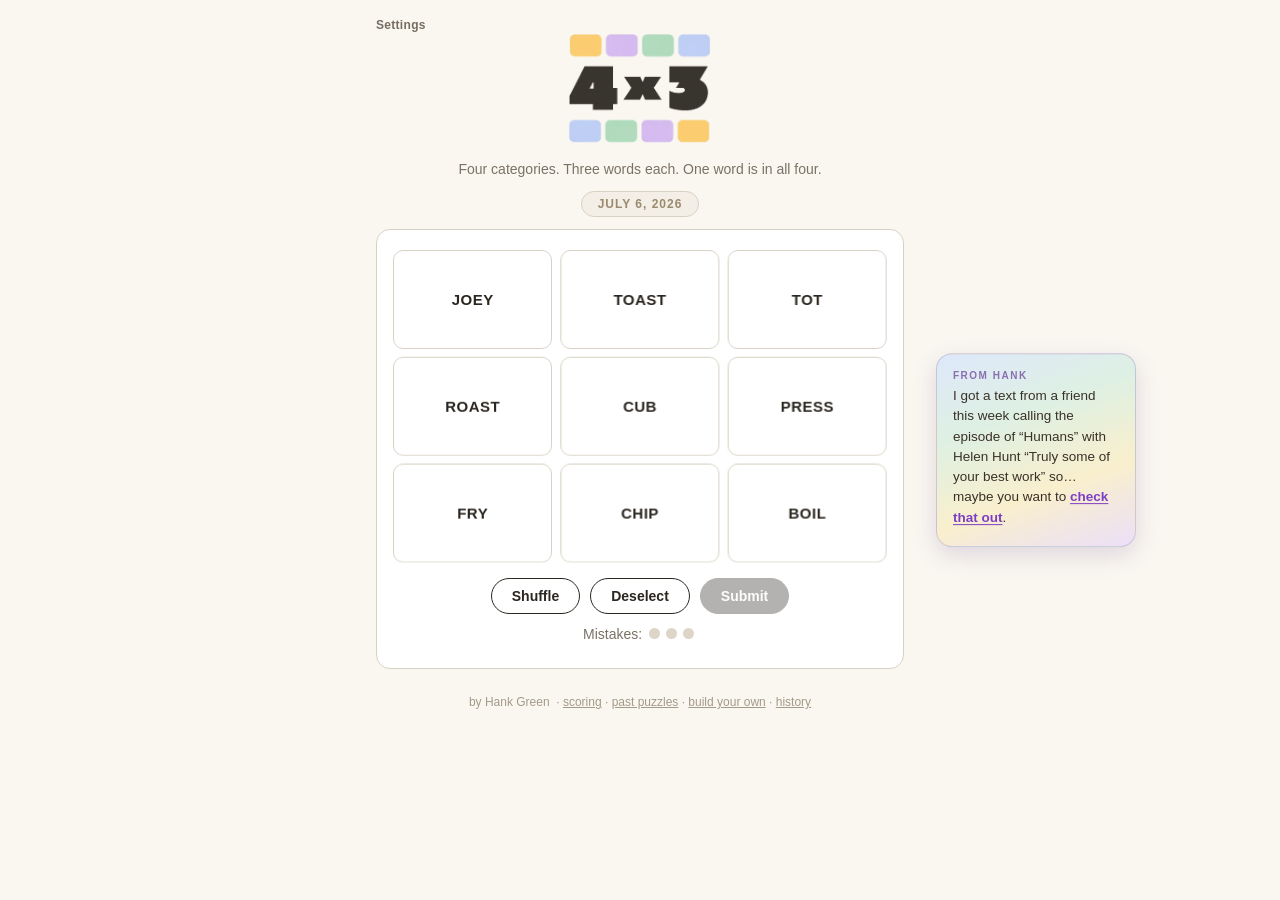
==== commit cf8d8205: "Automated upstream update sync: 2026-07-02 02:08 UTC" ====
--- a/index.html
+++ b/index.html
@@ -41,21 +41,51 @@
   (function(){
     var ADS=[
       {id:"aha",bc:"promo-banner-maya",sc:"promo-side-maya",
-       banner:`<img class="promo-maya" src="maya.png" alt="Maya Higa" loading="lazy"> Maya Higa is our most recent guest on <b><a href="https://www.youtube.com/watch?v=39KyWSyGfjY" target="_blank" rel="noopener">Ask Hank Anything!</a></b> We talk quite a lot about fish farts, which are surprisingly complex!`,
-       side:`<img class="promo-maya-side" src="maya.png" alt="Maya Higa" loading="lazy"><div class="promo-kicker">From Hank</div><p class="promo-body">Maya Higa is our most recent guest on <b><a href="https://www.youtube.com/watch?v=39KyWSyGfjY" target="_blank" rel="noopener">Ask Hank Anything!</a></b> We talk quite a lot about fish farts, which are surprisingly complex!</p>`},
+       banner:`<img class="promo-maya" src="maya.png" alt="Maya Higa"> Maya Higa is our most recent guest on <b><a href="https://www.youtube.com/watch?v=39KyWSyGfjY" target="_blank" rel="noopener">Ask Hank Anything!</a></b> We talk quite a lot about fish farts, which are surprisingly complex!`,
+       side:`<img class="promo-maya-side" src="maya.png" alt="Maya Higa"><div class="promo-kicker">From Hank</div><p class="promo-body">Maya Higa is our most recent guest on <b><a href="https://www.youtube.com/watch?v=39KyWSyGfjY" target="_blank" rel="noopener">Ask Hank Anything!</a></b> We talk quite a lot about fish farts, which are surprisingly complex!</p>`},
       {id:"ff",bc:"",sc:"",
-       banner:`<img class="promo-bean" src="hankbeantrans.png" alt="" loading="lazy"> Need a cozy tool to help you take back control from social media apps? My app <b>Focus Friend</b> is zero cost and ad-free!! <a href="https://apps.apple.com/us/app/focus-friend-by-hank-green/id6742278016" target="_blank" rel="noopener">iPhone</a> · <a href="https://play.google.com/store/apps/details?id=com.underthing.focus.friend" target="_blank" rel="noopener">Android</a>`,
-       side:`<img class="promo-img" src="focusfriendtrans.png" alt="Focus Friend" loading="lazy"><div class="promo-kicker">From Hank</div><p class="promo-body">Need a cozy tool to help you take back control from social media apps? My app <b>Focus Friend</b> is zero cost and ad-free!!</p><div class="promo-apps"><a href="https://apps.apple.com/us/app/focus-friend-by-hank-green/id6742278016" target="_blank" rel="noopener">iPhone</a><a href="https://play.google.com/store/apps/details?id=com.underthing.focus.friend" target="_blank" rel="noopener">Android</a></div>`},
+       banner:`<img class="promo-bean" src="hankbeantrans.png" alt=""> Need a cozy tool to help you take back control from social media apps? My app <b>Focus Friend</b> is zero cost and ad-free!! <a href="https://apps.apple.com/us/app/focus-friend-by-hank-green/id6742278016" target="_blank" rel="noopener">iPhone</a> · <a href="https://play.google.com/store/apps/details?id=com.underthing.focus.friend" target="_blank" rel="noopener">Android</a>`,
+       side:`<img class="promo-img" src="focusfriendtrans.png" alt="Focus Friend"><div class="promo-kicker">From Hank</div><p class="promo-body">Need a cozy tool to help you take back control from social media apps? My app <b>Focus Friend</b> is zero cost and ad-free!!</p><div class="promo-apps"><a href="https://apps.apple.com/us/app/focus-friend-by-hank-green/id6742278016" target="_blank" rel="noopener">iPhone</a><a href="https://play.google.com/store/apps/details?id=com.underthing.focus.friend" target="_blank" rel="noopener">Android</a></div>`},
       {id:"humans",bc:"promo-banner-plain",sc:"",
        banner:`I got a text from a friend this week calling the episode of “Humans” with Helen Hunt “Truly some of your best work” so… maybe you want to <a href="https://www.humanswithhank.com/" target="_blank" rel="noopener">check that out</a>.`,
-       side:`<div class="promo-kicker">From Hank</div><p class="promo-body">I got a text from a friend this week calling the episode of “Humans” with Helen Hunt “Truly some of your best work” so… maybe you want to <a href="https://www.humanswithhank.com/" target="_blank" rel="noopener">check that out</a>.</p>`}
+       side:`<div class="promo-kicker">From Hank</div><p class="promo-body">I got a text from a friend this week calling the episode of “Humans” with Helen Hunt “Truly some of your best work” so… maybe you want to <a href="https://www.humanswithhank.com/" target="_blank" rel="noopener">check that out</a>.</p>`},
+      {id:"swk",bc:"promo-banner-swk",sc:"promo-side-swk",socal:true,
+       banner:`<img class="promo-poster" src="SWK2.png" alt="Something Worth Knowing"> It seems that you are in SoCal. FYI, Complexly is putting on a weird and special event featuring me, <b>Simone Giertz</b>, <b>Mark Rober</b>, and more! September 16 - <a href="https://complexly.org/somethingworthknowing/" target="_blank" rel="noopener">Something Worth Knowing</a>.`,
+       side:`<img class="promo-swk-side" src="SWK2.png" alt="Something Worth Knowing"><div class="promo-kicker">Southern California</div><p class="promo-body">It seems that you are in SoCal. FYI, Complexly is putting on a weird and special event featuring me, <b>Simone Giertz</b>, <b>Mark Rober</b>, and more! September 16 - <a href="https://complexly.org/somethingworthknowing/" target="_blank" rel="noopener">Something Worth Knowing</a>.</p>`}
     ];
-    var last=""; try{ last=localStorage.getItem("x43_lastad")||""; }catch(e){}
-    var pool=ADS.filter(function(a){ return a.id!==last; }); if(!pool.length) pool=ADS;
-    var ad=pool[Math.floor(Math.random()*pool.length)];
-    try{ localStorage.setItem("x43_lastad",ad.id); }catch(e){}
-    var b=document.querySelector(".promo-banner"); if(b){ b.className="promo-banner"+(ad.bc?" "+ad.bc:""); b.innerHTML=ad.banner; }
-    var s=document.querySelector(".promo-side"); if(s){ s.className="promo-side"+(ad.sc?" "+ad.sc:""); s.innerHTML=ad.side; }
+    var byId={}; ADS.forEach(function(a){ byId[a.id]=a; });
+    function LS(k){ try{return localStorage.getItem(k);}catch(e){return null;} }
+    function SET(k,v){ try{localStorage.setItem(k,v);}catch(e){} }
+    function render(a){
+      var b=document.querySelector(".promo-banner"); if(b){ b.className="promo-banner"+(a.bc?" "+a.bc:""); b.innerHTML=a.banner; }
+      var s=document.querySelector(".promo-side");   if(s){ s.className="promo-side"+(a.sc?" "+a.sc:""); s.innerHTML=a.side; }
+    }
+    /* the SoCal event ad only enters the pool for visitors in Southern California */
+    function poolIds(socal){ return ADS.filter(function(a){ return socal || !a.socal; }).map(function(a){ return a.id; }); }
+    function pick(socal){
+      var last=LS("x43_lastad")||"";
+      var ids=poolIds(socal).filter(function(x){ return x!==last; });
+      if(!ids.length) ids=poolIds(socal);
+      return ids[Math.floor(Math.random()*ids.length)];
+    }
+    function show(id){ SET("x43_lastad",id); render(byId[id]); }
+    function decide(socal){
+      /* SoCal: show the event ad the very first time, then let it rotate like the rest */
+      if(socal && LS("x43_swk_seen")!=="1"){ SET("x43_swk_seen","1"); show("swk"); }
+      else show(pick(socal));
+    }
+    /* preview override: ?socal=1 forces the SoCal ad, ?socal=0 forces the normal rotation */
+    var forced=null;
+    try{ var q=new URLSearchParams(location.search); if(q.has("socal")) forced=(q.get("socal")!=="0"); }catch(e){}
+    if(forced!==null){ if(forced) show("swk"); else show(pick(false)); return; }
+    var cached=LS("x43_socal");                 /* "1" | "0" | null */
+    if(cached!==null){ decide(cached==="1"); }  /* returning visitor: instant, no flash */
+    else{                                       /* first visit: wait for geo so SoCal sees the event ad first */
+      var done=false;
+      var finish=function(socal,persist){ if(done)return; done=true; if(persist) SET("x43_socal", socal?"1":"0"); decide(socal); };
+      fetch("/api/geo").then(function(r){ return r.json(); }).then(function(j){ finish(!!(j&&j.socal), true); }).catch(function(){ finish(false,false); });
+      setTimeout(function(){ finish(false,false); }, 1500);   /* fallback if geo is slow/unreachable */
+    }
   })();
   </script>
 
@@ -1677,6 +1707,36 @@
 
 
 /* ---------- stats ---------- */
+/* Replay the guess log to recover per-category signals for telemetry. Derived from
+   `guesses` (which is saved/restored), NOT from solvedIdx — endGame back-fills
+   solvedIdx with never-solved categories on a loss, which would corrupt the order.
+   Returns {c:[m0,m1,m2,m3], so:"3102"}: mistakes attributed per color (a mistake
+   counts toward the one category the guess was clearly aiming at — the unique
+   unsolved category with the most of its own words in the guess; ties are left
+   unattributed), and the order categories were actually solved. */
+function catTelemetry(){
+  const c=[0,0,0,0], so=[], done=new Set();
+  try{
+    for(const sel of guesses){
+      let hit=-1;
+      cats.forEach((cat,i)=>{
+        if(done.has(i)) return;
+        const full=[special,...cat.words];
+        if(sel.filter(w=>full.includes(w)).length===3&&sel.includes(special)) hit=i;
+      });
+      if(hit>=0){ done.add(hit); so.push(hit); continue; }
+      let best=-1,bestN=0,tie=false;
+      cats.forEach((cat,i)=>{
+        if(done.has(i)) return;
+        const n=sel.filter(w=>cat.words.includes(w)).length;
+        if(n>bestN){ best=i; bestN=n; tie=false; }
+        else if(n===bestN&&n>0) tie=true;
+      });
+      if(best>=0&&!tie) c[best]++;
+    }
+  }catch(e){}
+  return {c, so:so.join("")};
+}
 /* per-puzzle history for this browser, keyed by the puzzle's date (daily or archive
    replay). Beta/preview runs have no date and aren't recorded. Read by history.html. */
 function recordHistory(){
@@ -1700,9 +1760,10 @@
   /* anonymous, fire-and-forget telemetry to the stats Worker (no PII) */
   try{
     if(window.x43beacon){
-      const cs2=calcScore();
+      const cs2=calcScore(), ct=catTelemetry();
       x43beacon({p:dailyKey, rel:(dailyKey===todayStr())?1:0, w:cs2.won?1:0,
-        m:mistakes, s:cs2.score, ms:solveMs, st:streakWithToday(), ad:adClicked?1:0});
+        m:mistakes, s:cs2.score, ms:solveMs, st:streakWithToday(), ad:adClicked?1:0,
+        c:ct.c, so:ct.so});
     }
   }catch(e){}
   /* cache a COMPACT preview for the history lightbox — a downscaled JPEG, NOT the full
--- a/shared.css
+++ b/shared.css
@@ -1,5 +1,5 @@
   :root{
-    --c0:#5686e3; --c1:#52af6a; --c2:#dbab15; --c3:#9868d6;
+    --c0:#5b8def; --c1:#56b870; --c2:#e7b416; --c3:#a06ee1;
     --ink:#2b2620; --paper:#faf7f1; --card:#ffffff; --line:#d8d2c6;
     --bad:#d05b5b; --good:#56b870;
   }
@@ -70,9 +70,9 @@
   .tile:focus-visible .tin{box-shadow:0 0 0 2px #fff,0 0 0 4px #1f6feb,0 0 0 6px #fff !important; z-index:2;}
   /* idle tiles breathe slowly through faint versions of the four game colors */
   @keyframes idledrift{
-    0%{background-color:#fafcff;} 25%{background-color:#f9fdfa;}
-    50%{background-color:#fffdf6;} 75%{background-color:#fcfaff;}
-    100%{background-color:#fafcff;}
+    0%{background-color:#f8fafe;} 25%{background-color:#f8fcf9;}
+    50%{background-color:#fefcf5;} 75%{background-color:#fbf9fe;}
+    100%{background-color:#f8fafe;}
   }
   .tin.idle{animation:idledrift 16s linear infinite;}
   .tile.lock .tin{cursor:default;}
@@ -210,6 +210,12 @@
   /* Ask Hank Anything brand: cream → orange, orange border, brown text */
   /* text-only ads (no standing figure) shouldn't reserve the left image gutter */
   .promo-banner-plain{padding-left:16px;}
+  /* Something Worth Knowing (SoCal event) — poster colour scheme: indigo/red-orange, gold, cream */
+  .promo-poster{position:absolute; left:9px; top:50%; transform:translateY(-50%); width:110px; height:auto; border-radius:6px;}
+  .promo-banner-swk{padding-left:134px; color:#f3ecdd;
+    background:linear-gradient(120deg,#9c3b2c,#3a2f79 42%,#2b2c74); border-color:#f2c34e;}
+  .promo-banner-swk a{color:#f7c948;}
+  .promo-banner-swk a:hover{color:#ffe08a;}
   .promo-banner-maya{padding-left:70px; color:#5c3a22;
     background:linear-gradient(115deg,#fdf5e1,#fbe6bd 60%,#f6cf93);
     border-color:#eda64f;}
@@ -241,6 +247,15 @@
     .promo-side-maya .promo-body{color:#5c3a22;}
     .promo-side-maya .promo-body b{color:#bf6f1e;}
     .promo-side-maya .promo-body a{color:#bf6f1e;}
+    /* Something Worth Knowing (SoCal event) sidebar */
+    .promo-swk-side{display:block; width:100%; max-width:186px; height:auto; margin:0 auto 8px;
+      border-radius:8px;}
+    .promo-side-swk{color:#f3ecdd;
+      background:linear-gradient(160deg,#9c3b2c,#3a2f79 42%,#2b2c74); border-color:#f2c34e;}
+    .promo-side-swk .promo-kicker{color:#f7c948;}
+    .promo-side-swk .promo-body{color:#f3ecdd;}
+    .promo-side-swk .promo-body a{color:#f7c948;}
+    .promo-side-swk .promo-body a:hover{color:#ffe08a;}
     .promo-apps{display:flex; gap:8px; margin-top:11px;}
     .promo-apps a{flex:1; text-align:center; text-decoration:none; font-size:13px; font-weight:700;
       color:#7d3fc4; border:1.5px solid rgba(125,63,196,.45); border-radius:999px; padding:6px 8px;}
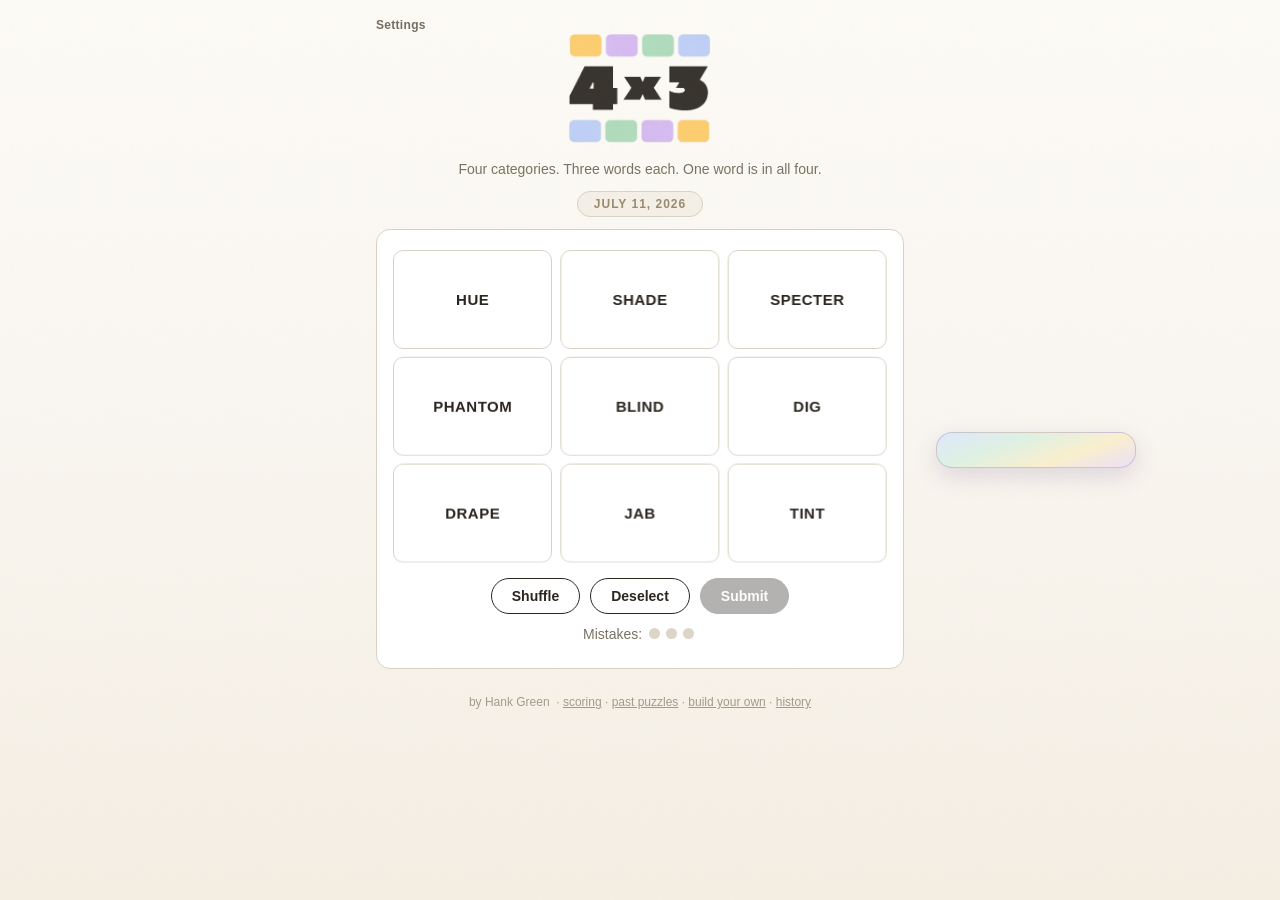
==== commit 0aab185a: "Automated upstream update sync: 2026-07-03 01:52 UTC" ====
--- a/index.html
+++ b/index.html
@@ -36,23 +36,11 @@
   <!-- desktop sidebar promo (wide screens only) -->
   <aside class="promo-side"></aside>
 
-  <!-- ===== rotating promo pool — each load shows a different ad than this visitor saw last ===== -->
+  <!-- ===== rotating promo pool — ads live in promos.js (one edit updates the game AND the dashboard) ===== -->
+  <script src="promos.js"></script>
   <script>
   (function(){
-    var ADS=[
-      {id:"aha",bc:"promo-banner-maya",sc:"promo-side-maya",
-       banner:`<img class="promo-maya" src="maya.png" alt="Maya Higa"> Maya Higa is our most recent guest on <b><a href="https://www.youtube.com/watch?v=39KyWSyGfjY" target="_blank" rel="noopener">Ask Hank Anything!</a></b> We talk quite a lot about fish farts, which are surprisingly complex!`,
-       side:`<img class="promo-maya-side" src="maya.png" alt="Maya Higa"><div class="promo-kicker">From Hank</div><p class="promo-body">Maya Higa is our most recent guest on <b><a href="https://www.youtube.com/watch?v=39KyWSyGfjY" target="_blank" rel="noopener">Ask Hank Anything!</a></b> We talk quite a lot about fish farts, which are surprisingly complex!</p>`},
-      {id:"ff",bc:"",sc:"",
-       banner:`<img class="promo-bean" src="hankbeantrans.png" alt=""> Need a cozy tool to help you take back control from social media apps? My app <b>Focus Friend</b> is zero cost and ad-free!! <a href="https://apps.apple.com/us/app/focus-friend-by-hank-green/id6742278016" target="_blank" rel="noopener">iPhone</a> · <a href="https://play.google.com/store/apps/details?id=com.underthing.focus.friend" target="_blank" rel="noopener">Android</a>`,
-       side:`<img class="promo-img" src="focusfriendtrans.png" alt="Focus Friend"><div class="promo-kicker">From Hank</div><p class="promo-body">Need a cozy tool to help you take back control from social media apps? My app <b>Focus Friend</b> is zero cost and ad-free!!</p><div class="promo-apps"><a href="https://apps.apple.com/us/app/focus-friend-by-hank-green/id6742278016" target="_blank" rel="noopener">iPhone</a><a href="https://play.google.com/store/apps/details?id=com.underthing.focus.friend" target="_blank" rel="noopener">Android</a></div>`},
-      {id:"humans",bc:"promo-banner-plain",sc:"",
-       banner:`I got a text from a friend this week calling the episode of “Humans” with Helen Hunt “Truly some of your best work” so… maybe you want to <a href="https://www.humanswithhank.com/" target="_blank" rel="noopener">check that out</a>.`,
-       side:`<div class="promo-kicker">From Hank</div><p class="promo-body">I got a text from a friend this week calling the episode of “Humans” with Helen Hunt “Truly some of your best work” so… maybe you want to <a href="https://www.humanswithhank.com/" target="_blank" rel="noopener">check that out</a>.</p>`},
-      {id:"swk",bc:"promo-banner-swk",sc:"promo-side-swk",socal:true,
-       banner:`<img class="promo-poster" src="SWK2.png" alt="Something Worth Knowing"> It seems that you are in SoCal. FYI, Complexly is putting on a weird and special event featuring me, <b>Simone Giertz</b>, <b>Mark Rober</b>, and more! September 16 - <a href="https://complexly.org/somethingworthknowing/" target="_blank" rel="noopener">Something Worth Knowing</a>.`,
-       side:`<img class="promo-swk-side" src="SWK2.png" alt="Something Worth Knowing"><div class="promo-kicker">Southern California</div><p class="promo-body">It seems that you are in SoCal. FYI, Complexly is putting on a weird and special event featuring me, <b>Simone Giertz</b>, <b>Mark Rober</b>, and more! September 16 - <a href="https://complexly.org/somethingworthknowing/" target="_blank" rel="noopener">Something Worth Knowing</a>.</p>`}
-    ];
+    var ADS=window.X43_ADS||[];
     var byId={}; ADS.forEach(function(a){ byId[a.id]=a; });
     function LS(k){ try{return localStorage.getItem(k);}catch(e){return null;} }
     function SET(k,v){ try{localStorage.setItem(k,v);}catch(e){} }
@@ -68,7 +56,7 @@
       if(!ids.length) ids=poolIds(socal);
       return ids[Math.floor(Math.random()*ids.length)];
     }
-    function show(id){ SET("x43_lastad",id); render(byId[id]); }
+    function show(id){ if(!byId[id]) return; SET("x43_lastad",id); window.x43ad=id; render(byId[id]); }
     function decide(socal){
       /* SoCal: show the event ad the very first time, then let it rotate like the rest */
       if(socal && LS("x43_swk_seen")!=="1"){ SET("x43_swk_seen","1"); show("swk"); }
@@ -104,6 +92,7 @@
           <button class="primary" id="submitBtn" onclick="submitGuess()" disabled>Submit</button>
         </div>
         <div class="mist" id="mist"></div>
+        <div class="timer" id="timer" aria-hidden="true"></div>
         <div class="solvedlist" id="solvedList"></div>
       </div>
       <div id="result" style="display:none" class="result"></div>
@@ -121,8 +110,11 @@
       </div>
       <label style="display:block;font-size:14px;margin-bottom:4px">Notes for the creator</label>
       <textarea id="fbNotes" placeholder="Too easy? A category felt unfair? A word fits two groups?"></textarea>
+      <label style="display:block;font-size:14px;margin:10px 0 4px">Your name or handle (optional)</label>
+      <input type="text" id="fbName" placeholder="So Hank knows who tested" autocomplete="nickname">
       <div class="rowbtns" style="margin-top:10px">
-        <button class="hbtn primary" id="fbCopy" onclick="copyFeedback()">Copy feedback</button>
+        <button class="hbtn primary" id="fbSend" onclick="sendFeedback()">Send feedback</button>
+        <button class="hbtn" id="fbCopy" onclick="copyFeedback()">Copy</button>
         <a id="fbMail" class="hbtn" style="display:none;text-decoration:none">Email it</a>
       </div>
     </div>
@@ -167,12 +159,17 @@
 
 /* ---------- state ---------- */
 let puzzle=null, isBeta=false, dailyKey=null;
+let betaId="";   /* keys beta feedback rows server-side: hash of a #b= payload, or "d"+date for #t= links */
+let betaDate=null; /* the scheduled date a #t= test link points at (shown in the date pill) */
 let loadedDay=null, pendingKey=null, isPreview=false;
 let puzzleData=null; /* last good puzzles.json, reused by the archive */
 let cats=[], special="", slots=[], slots0=[], tiles={};
 let selection=[], solvedIdx=[], colorCat={}, locked=new Set();
 let mistakes=0, penalty=0, guesses=[], over=false, animating=false;
+let clicks=0;   /* tile taps that changed the selection (selects + deselects) */
+let debugStreak=0; /* streak-preview override (type s5/s10/s25/s50/s100) — never persisted */
 let adClicked=false;   /* +AD_BONUS once per game if the player taps the ad */
+let adClickedId="";    /* which ad they tapped (for the stats beacon) */
 let startTime=0, solveMs=null; /* speed timer: starts on load, stops at the finish */
 let hubEmoji=null; /* emoji that bursts from the hub on the post-win tap (custom puzzles carry their own) */
 const MAXM=3;
@@ -195,35 +192,55 @@
    to their own pages (linked in the footer). showView stays a thin shim. */
 function showView(v){ if(v==="play"&&!introPlaying) layout(true); }
 
+/* stable little fingerprint of a beta link's payload — two FNV-1a passes,
+   base36. Identifies the puzzle server-side without shipping its contents. */
+function betaHash(s){
+  let h1=0x811c9dc5, h2=0x811c9dc5;
+  for(let i=0;i<s.length;i++){
+    h1=Math.imul(h1^s.charCodeAt(i),0x01000193)>>>0;
+    h2=Math.imul(h2^s.charCodeAt(i),0x85ebca6b)>>>0;
+  }
+  return (h1.toString(36)+h2.toString(36)).slice(0,14);
+}
+
 /* ---------- init / hash ---------- */
 async function init(){
   const h=location.hash;
-  isBeta=false; puzzle=null; dailyKey=null;
+  isBeta=false; puzzle=null; dailyKey=null; betaId=""; betaDate=null;
   loadedDay=todayStr(); pendingKey=null; isPreview=false;
   scheduleRollover();
-  let archiveDate=null;
+  let archiveDate=null, testDate=null;
   try{
-    if(h.startsWith("#b=")){ puzzle=decPuzzle(h.slice(3)); isBeta=true; }
+    if(h.startsWith("#b=")){ puzzle=decPuzzle(h.slice(3)); isBeta=true; betaId=betaHash(h.slice(3)); }
     else if(h.startsWith("#p=")){ puzzle=decPuzzle(h.slice(3)); }
     else if(h.startsWith("#d=")){ archiveDate=decodeURIComponent(h.slice(3)); }
+    else if(h.startsWith("#t=")){ testDate=decodeURIComponent(h.slice(3)); } /* beta-test an already-scheduled puzzle */
   }catch(e){ toast("Couldn't read that puzzle link — showing today's game."); }
   if(!puzzle){
-    /* no link (or an #d= archive date): load from puzzles.json — that specific
-       day if given and valid, otherwise the most recent entry ≤ today */
+    /* no link (or an #d= archive / #t= test date): load from puzzles.json — that
+       specific day if given and valid, otherwise the most recent entry ≤ today */
     try{
       const r=await fetch(pjURL(),{cache:"no-store"});
       if(r.ok){
         const data=await r.json();
         puzzleData=data;
         const today=todayStr();
-        let k=null;
-        if(archiveDate&&data[archiveDate]&&archiveDate<=today){
-          k=archiveDate;
+        if(testDate&&data[testDate]){
+          /* scheduled-puzzle test link: beta mode, feedback reporting, and NO
+             dailyKey — a test run must never touch streaks, history, or saves */
+          puzzle=decPuzzle(data[testDate]); isBeta=true; betaDate=testDate;
+          betaId="d"+testDate.replace(/[^0-9]/g,"");
         } else {
-          const keys=Object.keys(data).filter(k=>k<=today).sort();
-          if(keys.length) k=keys[keys.length-1];
+          if(testDate) toast("No puzzle scheduled for that date — showing today's game.");
+          let k=null;
+          if(archiveDate&&data[archiveDate]&&archiveDate<=today){
+            k=archiveDate;
+          } else {
+            const keys=Object.keys(data).filter(k=>k<=today).sort();
+            if(keys.length) k=keys[keys.length-1];
+          }
+          if(k){ puzzle=decPuzzle(data[k]); dailyKey=k; }
         }
-        if(k){ puzzle=decPuzzle(data[k]); dailyKey=k; }
       }
     }catch(e){}
   }
@@ -236,6 +253,7 @@
   /* today's daily shows no date line at all; archived (past) puzzles get a dated pill */
   let sub="";
   if(dailyKey&&dailyKey!==todayStr()) sub=fmtDate(dailyKey);
+  else if(isBeta&&betaDate) sub="Testing the puzzle for "+fmtDate(betaDate);
   const ps=document.getElementById("pSub");
   ps.textContent=sub;
   ps.classList.remove("today");
@@ -260,7 +278,7 @@
 }
 async function checkNewDay(){
   scheduleRollover();
-  if(location.hash.startsWith("#b=")||location.hash.startsWith("#p=")||location.hash.startsWith("#d=")) return; /* linked or archived puzzle, not the daily */
+  if(location.hash.startsWith("#b=")||location.hash.startsWith("#p=")||location.hash.startsWith("#d=")||location.hash.startsWith("#t=")) return; /* linked, archived, or test puzzle, not the daily */
   if(isPreview&&!over) return;                 /* don't stomp on a builder test run */
   if(todayStr()===loadedDay) return;           /* same day, nothing to do */
   loadedDay=todayStr();
@@ -303,7 +321,7 @@
 }
 function saveGame(){
   const k=gameKey(); if(!k) return;
-  try{ localStorage.setItem(k,JSON.stringify({v:1,s:special,slots0,solved:solvedIdx,m:mistakes,p:penalty,g:guesses,over,t0:startTime,sms:solveMs,ad:adClicked?1:0})); }catch(e){}
+  try{ localStorage.setItem(k,JSON.stringify({v:1,s:special,slots0,solved:solvedIdx,m:mistakes,p:penalty,g:guesses,over,t0:startTime,sms:solveMs,ad:adClicked?1:0,adi:adClickedId,ck:clicks})); }catch(e){}
 }
 /* Rebuild the board state from a saved game, no animations, without
    re-counting stats (those were tallied once, on the real finish). */
@@ -321,10 +339,11 @@
     }
   });
   mistakes=Math.min(MAXM,st.m||0);
-  adClicked=!!st.ad;
+  adClicked=!!st.ad; adClickedId=st.adi||"";
   penalty=(st.p!==undefined)?st.p:(st.m||0)*15;
   startTime=st.t0||Date.now(); solveMs=(st.sms!==undefined)?st.sms:null;
   guesses=Array.isArray(st.g)?st.g:[];
+  clicks=st.ck||0;   /* 0 on pre-feature saves → click awards simply don't fire */
   if(st.over){
     over=true;
     for(const ci of solvedIdx) for(const w of cats[ci].words) locked.add(w);
@@ -380,7 +399,8 @@
   if(hubSpinTween){ hubSpinTween.kill(); hubSpinTween=null; }
   hubFx.forEach(tw=>tw.kill()); hubFx=[];
   selection=[]; solvedIdx=[]; colorCat={}; locked=new Set();
-  mistakes=0; penalty=0; guesses=[]; over=false; animating=false; adClicked=false;
+  mistakes=0; penalty=0; guesses=[]; over=false; animating=false; adClicked=false; adClickedId="";
+  clicks=0; debugStreak=0;
   startTime=Date.now(); solveMs=null;
   fb={diff:0,fun:0,special:""};
   document.getElementById("boardWrap").style.display="";
@@ -391,6 +411,9 @@
   db.style.display=""; db.style.opacity="";
   const sb=document.getElementById("shuffleBtn");
   sb.style.display=""; sb.style.opacity=""; sb.disabled=false; shuffling=false;
+  /* un-do the game-over mutation that turned Submit into the Results button */
+  const smb=document.getElementById("submitBtn");
+  smb.textContent="Submit"; smb.onclick=()=>submitGuess(); smb.disabled=true;
   buildTiles();
   if(resuming){ restoreGame(saved); }
   else { if(firstLoad&&G) introDeal(); else layout(true); renderMist(); updateButtons(); }
@@ -777,6 +800,36 @@
     "Miss ___":{"PAC-MAN":"Like Pac-Man... but Miss.",PIGGY:"The diva of the Muppets.",AMERICA:"The long-running U.S. beauty pageant."},
     "Bands Named for Places":{BOSTON:"Boston: '70s rockers behind 'More Than a Feeling.'",KANSAS:"Kansas: 'Carry On Wayward Son' and 'Dust in the Wind.'",AMERICA:"America: the American band behind 'A Horse with No Name' was actually formed in London!"},
     "Things That Have States":{MATTER:"Matter has states: solid, liquid, gas, and plasma.",MIND:"A state of mind is your mental condition in the moment.",AMERICA:"In the U.S., the United States of America is often referred to simply as \"America.\""}
+  },
+  BEAN:{
+    "Good Sources of Fiber":{BRAN:"The fiber-rich outer layer of cereal grains.",LENTIL:"Lentils pack about 15 grams of fiber per cooked cup.",BEAN:"Beans are famously full of fiber."},
+    "Slang for \"Head\"":{NOGGIN:"Informal for your head since the 1700s.",MELON:"Because heads are roughly melon-shaped??",BEAN:"As in \"Use your bean, Griffin!\""},
+    "Hit on the Head":{CLOCK:"To clock someone, hit them hard, usually up top.",CONK:"To conk someone on the head...bonk's older cousin.",BEAN:"Beaning is, in baseball, when the pitcher hits a player on the head."},
+    "Jelly ___":{FISH:"The gelatinous sea drifter that is mostly water and sting.",DONUT:"Fried dough with a jam-filled center.",BEAN:"The chewy, bean-shaped candy."}
+  },
+  SLIDE:{
+    "Playground Equipment":{SWING:"A seat on chains or ropes for going back and forth.",SEESAW:"A plank balanced in the middle; one kid goes up, the other goes down.",SLIDE:"Climb the ladder, sit down, and gravity does the rest."},
+    "Backless Shoes":{MULE:"A closed-toe shoe with no back (not the animal).",CLOG:"A chunky backless shoe, traditionally carved from wood.",SLIDE:"An open sandal you just slip your foot into."},
+    "Guitar Techniques":{BEND:"Pushing a string sideways to raise the pitch.",STRUM:"Sweeping across all the strings at once.",SLIDE:"Gliding a finger (or a glass tube) along the strings between notes."},
+    "Used in Microscopy":{STAGE:"The flat platform that holds the specimen.",LENS:"The curved glass that does the magnifying.",SLIDE:"The thin glass rectangle the specimen sits on."}
+  },
+  SHELL:{
+    "Parts of an Egg":{YOLK:"The yellow center, where the fat and the flavor live.",WHITE:"The clear part that turns opaque when cooked; chefs call it the albumen.",SHELL:"The brittle outer casing you crack to get in."},
+    "Pasta Shapes":{PENNE:"Short tubes cut on the diagonal, great at holding sauce.",BOWTIE:"The pinched rectangle officially known as farfalle.",SHELL:"The scooped shape Italians call conchiglie."},
+    "Unix Vocabulary":{KERNEL:"The core of the operating system, the part that talks to the hardware.",ROOT:"The all-powerful admin account; with great power comes great responsibility.",SHELL:"The program that takes your typed commands, like bash or zsh."},
+    "___ Shock":{STICKER:"Sticker Shock: The gasp when you see the price tag.",CULTURE:"Culture Shock: The disorientation of landing somewhere that does everything differently.",SHELL:"Shell Shock: The WWI-era term for what we now call combat PTSD."}
+  },
+  CELL:{
+    "Parts of an Organism":{TISSUE:"A group of similar cells working together, like muscle.",ORGAN:"A structure like the heart or liver, built from several tissues.",CELL:"The smallest living building block of the body."},
+    "Prison Locations":{YARD:"The open-air area where inmates exercise.",CANTEEN:"Where inmates buy snacks and supplies, or eat.",CELL:"The small locked room where a prisoner lives."},
+    "Units of Solar":{PANEL:"The flat rooftop unit that gathers sunlight.",FARM:"A large field of panels generating power at scale.",CELL:"The individual silicon square; wire many together for a panel."},
+    "Dragon Ball Villains":{FRIEZA:"The galactic tyrant who destroys Planet Vegeta.",BUU:"The pink, shape-shifting menace of the Z saga's finale.",CELL:"The green bio-android who hosts his own martial-arts tournament."}
+  },
+  TAG:{
+    "Playground Games":{FOURSQUARE:"Bounce the ball between four painted squares without flubbing your serve.","GAGA BALL":"A relatively new invention: dodgeball in a pit, where you smack the ball low to hit others below the knee.",TAG:"You're it! Chase someone down and touch them to pass it on."},
+    "Old School YouTube Formats":{HAUL:"A creator shows off stuff they just bought.",VLOG:"Often thought of as a day-in-the-life video diary.",TAG:"A video answering a set list of questions or tasks, then tagging others."},
+    "What # Might Mean":{POUND:"On a phone keypad, the # key goes by this name.",NUMBER:"Put # in front of a figure and it means \"number\", as in #1.",TAG:"On social media, # turns a word into a clickable tag."},
+    "Guys You Might Meet at the Skate Park":{DAN:"A perfectly ordinary lad.",PHIL:"Working on his kickflip.",TAG:"Short for \"Taggart,\" Tag is a super cool dude."}
   }
 };
 /* post-game easter egg: tap the hub to press it in and burst out emojis */
@@ -814,8 +867,10 @@
       toast("All four categories share a word",3600);
   }
   else return;
+  clicks++;   /* only taps that changed the selection count */
   if(G) G.fromTo(tiles[w].querySelector(".tin"),{scale:.95},{scale:1,duration:.3,ease:"back.out(2.5)"});
   paintTiles(); updateButtons();
+  saveGame();   /* keep the click count honest across a mid-game refresh */
 }
 function deselectAll(){ if(animating) return; selection=[]; paintTiles(); updateButtons(); }
 /* Shuffle: re-randomize only the still-in-play tiles among the slots they occupy.
@@ -887,10 +942,14 @@
     paintTiles();
     layout(false);
     saveGame();
-    setTimeout(()=>{
+    if(solvedIdx.length===4){
+      /* final solve: stay locked while the finished board settles, then the ending */
+      setTimeout(()=>{ animating=false; updateButtons(); endGame(true); },G?1250:60);
+    } else {
+      /* board state is already committed — the glide is purely visual, so unlock
+         now instead of ~1.3s later (players want to re-tap the hub right away) */
       animating=false; updateButtons();
-      if(solvedIdx.length===4) endGame(true);
-    },G?1250:60);
+    }
   };
   if(G){
     sel.forEach((w,k)=>{
@@ -958,6 +1017,18 @@
   for(let i=0;i<MAXM;i++) h+="<i"+(i<MAXM-mistakes?" class='spent'":"")+"></i>";
   document.getElementById("mist").innerHTML=h;
 }
+
+/* ---------- live timer (Settings → Show timer) ---------- */
+/* visibility is pure CSS (html.a11y-st .timer), so the menu checkbox applies live;
+   this just keeps the text fresh — counts up while playing, freezes at the solve */
+(function(){
+  const fmt=ms=>{ const s=Math.floor(ms/1000); return Math.floor(s/60)+":"+String(s%60).padStart(2,"0"); };
+  setInterval(()=>{
+    const el=document.getElementById("timer"); if(!el||!A11Y.st||!startTime) return;
+    if(over){ if(solveMs!==null) el.textContent="⏱ "+fmt(solveMs); return; }  /* frozen after the game */
+    el.textContent="⏱ "+fmt(Date.now()-startTime);
+  },500);
+})();
 
 /* ---------- scoring ---------- */
 /* Hub First: every submitted guess (even wrong ones) led with the special word */
@@ -993,8 +1064,12 @@
   let silverPlaque=allRewards&&solveMs!==null&&solveMs<120000&&!goldPlaque; /* perfect, 90–120s */
   let perfectBonus=allRewards?200-score:0;
   score+=perfectBonus;
-  const streak=(won&&dailyKey===todayStr())?streakWithToday():0;  /* +1/day of streak — release-day plays only */
+  const minClicks=won&&clicks>0&&clicks<=MIN_CLICKS;  /* 4 guesses × 3 tile taps, nothing wasted */
+  const megaClicks=won&&clicks>=MEGA_CLICKS;          /* no points, just an achievement */
+  if(minClicks) score+=CLICK_BONUS;                    /* added after the 200 top-up so it isn't absorbed */
+  const streak=debugStreak||((won&&dailyKey===todayStr())?streakWithToday():0);  /* +1/day of streak — release-day plays only */
   score+=streak;
+  const streakMile=STREAK_MILESTONES.includes(streak)?streak:0;   /* landed exactly on a milestone day */
   const adBonus=(won&&adClicked)?AD_BONUS:0;       /* thanks for clicking the ad */
   score+=adBonus;
   if(ruleBreaker){ score=RULE_BREAKER_SCORE; allRewards=false; goldPlaque=false; silverPlaque=false; perfectBonus=0; } /* RULE BREAKER trumps everything */
@@ -1005,7 +1080,7 @@
   const prevAvg=past.length?past.reduce((a,b)=>a+b,0)/past.length:null;
   const topScore=won&&prevBest!==null&&score>prevBest;                 /* a new all-time high */
   const beatAvg=won&&prevAvg!==null&&score>prevAvg&&!topScore;          /* above your average (top score already implies it) */
-  return {won, perfect, hubFirst, hubMiddle, ruleBreaker, purpleFirst, blueFirst, revRainbow, rainbow, grellow, grue, godDamnit, dayBefore, fast, allRewards, goldPlaque, silverPlaque, perfectBonus, streak, adBonus, topScore, beatAvg, score};
+  return {won, perfect, hubFirst, hubMiddle, ruleBreaker, purpleFirst, blueFirst, revRainbow, rainbow, grellow, grue, godDamnit, dayBefore, fast, minClicks, megaClicks, allRewards, goldPlaque, silverPlaque, perfectBonus, streak, streakMile, adBonus, topScore, beatAvg, score};
 }
 
 /* ---------- end ---------- */
@@ -1046,6 +1121,13 @@
   saveStats(won,score,mistakes);
   recordHistory();
   showStreakTag();
+  /* beta plays auto-report the solve result (stars/notes follow if they use the card) */
+  try{
+    if(isBeta&&betaId&&window.x43beta){
+      let nm=""; try{ nm=localStorage.getItem("x43_name")||""; }catch(e){}
+      x43beta({bp:betaId, hub:special, name:nm, w:won?1:0, m:mistakes, ms:solveMs, so:catTelemetry().so});
+    }
+  }catch(e){}
   /* no more selecting/shuffling to undo */
   const db=document.getElementById("deselBtn"), sb=document.getElementById("shuffleBtn");
   if(G) G.to([db,sb],{opacity:0,duration:.4,onComplete:()=>{db.style.display="none"; sb.style.display="none";}});
@@ -1111,7 +1193,9 @@
   if(cs.revRainbow) it.push(["🌈","Reverse Rainbow",RAINBOW_BONUS]);
   if(cs.fast) it.push(["⚡","Solved under 90 seconds",SPEED_BONUS]);
   if(cs.perfectBonus) it.push(["💯","Perfect Game",cs.perfectBonus]);
+  if(cs.minClicks) it.push(["🖱️","Efficient — the "+MIN_CLICKS+"-click minimum",CLICK_BONUS]);
   if(cs.streak>0) it.push(["🔥",cs.streak+"-day streak",cs.streak]);
+  if(cs.streakMile) it.push(["✦","Streak of "+cs.streakMile+" — "+cs.streakMile+" days in a row!",0]);
   if(cs.adBonus) it.push(["📣","Thanks for the tap",cs.adBonus]);
   if(cs.topScore) it.push(["🏆","Top Score — a new personal best!",0]);
   if(cs.beatAvg) it.push(["📈","Above Average — beat your average",0]);
@@ -1121,6 +1205,7 @@
   if(cs.grue) it.push(["🦚","Grue — purple → green → blue → yellow",0]);
   if(cs.godDamnit) it.push(["😤","God Damnit! — perfect but for one swap",0]);
   if(cs.dayBefore) it.push(["🌙","The Day Before — played 12–1am",0]);
+  if(cs.megaClicks) it.push(["🖲️","Click Happy — "+clicks+" clicks. Why?",0]);
   if(cs.goldPlaque) it.push(["🥇","Gold Plaque — perfect, under 90s",0]);
   else if(cs.silverPlaque) it.push(["🥈","Silver Plaque — perfect, under 120s",0]);
   return it;
@@ -1210,7 +1295,9 @@
   /* no special-word reveal here: screenshots of this screen stay spoiler-free.
      quiet=true (used on a restored/finished game) builds the result + inline
      button without popping the modal open on every refresh. */
+  const mile=won?calcScore().streakMile:0;
   document.getElementById("mbody").innerHTML=
+    (mile?"<div class='mstreak"+(mile>=25?"":" sv")+"'>STREAK OF "+mile+"<span>"+mile+" days in a row. Incredible.</span></div>":"")+
     (won
       ? "<div class='tally-count' id='tallyCount'>"+(quiet?score:0)+"</div><div class='tally-list' id='tallyList'></div>"
       : "<h2>Out of guesses 😵</h2><div class='score'>"+(mistakes?mistakes+" mistake"+(mistakes===1?"":"s"):"No mistakes")+"</div>")+
@@ -1222,7 +1309,18 @@
     "</div>";
   const shareImg=document.getElementById("shareImg");
   try{ shareImg.src=drawShareCard().toDataURL("image/png"); shareImg.style.display=""; }
-  catch(e){ shareImg.style.display="none"; } /* never let a canvas hiccup block the result modal */
+  catch(e){
+    /* toDataURL is blocked when the canvas is tainted (e.g. testing from a file://
+       URL taints it via the logo images). The canvas can still be SHOWN, though —
+       so display it in the img's place rather than hiding the card. */
+    console.error("share card:",e);
+    try{
+      const cv=drawShareCard();
+      cv.style.cssText="width:78%;max-width:300px;border-radius:12px;box-shadow:0 2px 10px rgba(43,38,32,.15)";
+      shareImg.style.display="none";
+      shareImg.insertAdjacentElement("afterend",cv);
+    }catch(e2){ shareImg.style.display="none"; console.error("share card fallback:",e2); }
+  }
   shareImg.alt=resultDescription();
   /* the board's now-useless Submit button becomes the Results re-open button
      (so there's no separate Results button below the board) */
@@ -1281,6 +1379,34 @@
     resetBuf=[]; resetPuzzle();
   }
 });
+/* ---------- streak-milestone preview: type s5 / s10 / s25 / s50 / s100 ----------
+   (anywhere outside a text field) — fakes a finished hub-first game with that
+   streak and opens the real results modal + share card. Nothing is saved:
+   refresh, or 5-tap the logo, to get the real board back. */
+let streakBuf="", streakTimer=null;
+document.addEventListener("keydown",e=>{
+  const t=e.target;
+  if(t&&(t.tagName==="INPUT"||t.tagName==="TEXTAREA")) return;
+  if(!/^[a-z0-9]$/i.test(e.key)){ streakBuf=""; return; }
+  streakBuf=(streakBuf+e.key.toLowerCase()).slice(-4);
+  clearTimeout(streakTimer);
+  /* short pause before matching so "s10" doesn't fire while typing "s100" */
+  streakTimer=setTimeout(()=>{
+    const m=streakBuf.match(/s(5|10|25|50|100)$/);
+    streakBuf="";
+    if(m) streakPreview(+m[1]);
+  },650);
+});
+function streakPreview(n){
+  if(!cats.length) return;
+  debugStreak=n;
+  guesses=cats.map(c=>[special,c.words[0],c.words[1]]);   /* clean hub-first solve */
+  solvedIdx=[0,1,2,3]; mistakes=0; penalty=0; over=true;
+  if(solveMs===null) solveMs=100000;   /* 100s: no speed award muddying the preview */
+  clicks=13;                           /* clear of both click awards too */
+  toast("Preview: streak of "+n+" 🧪");
+  showResult(true,calcScore().score,true);
+}
 function resetPuzzle(){
   try{ const k=gameKey(); if(k) localStorage.removeItem(k); }catch(e){}
   if(document.getElementById("modal").style.display==="flex") closeModal();
@@ -1300,6 +1426,7 @@
 /* ---------- shareable result image ---------- */
 const GOLD="#d4a017";
 const LOGO=new Image(); { const le=document.querySelector("img.logo"); if(le) LOGO.src=le.src; }
+const LOGOT=new Image(); LOGOT.src="fourbythreetransparent.png";   /* no-background mark for the milestone masthead */
 const FISH=new Image(); FISH.src="[data-uri]"; /* inlined as a data URI so it never taints the share canvas */
 const CRACK=new Image(); CRACK.src="[data-uri]"; /* crack overlay (downscaled, inlined so it never taints the share canvas) */
 function rr(x,px,py,w,h,r){ /* rounded rect path */
@@ -1327,13 +1454,33 @@
   g.addColorStop(Math.min(1,pos+hw),"rgba(255,255,255,0)");
   x.fillStyle=g; x.fillRect(0,0,W,H);
 }
+/* metal ribbon for streak milestones (plaque cards) — silver under 25, gold from 25 up */
+function drawMileRibbon(x,W,y,n,FONT){
+  const gold=n>=25, label="STREAK OF "+n;
+  x.save();
+  try{ x.letterSpacing="2px"; }catch(e){}
+  x.font="800 15px "+FONT; x.textAlign="center";
+  const tw=x.measureText(label).width, pw=Math.min(W-60,tw+52), ph=30, px0=(W-pw)/2;
+  rr(x,px0,y,pw,ph,15);
+  const g=x.createLinearGradient(0,y,0,y+ph);
+  if(gold){ g.addColorStop(0,"#fbe9a8"); g.addColorStop(.55,"#e9c04a"); g.addColorStop(1,"#c9971d"); }
+  else { g.addColorStop(0,"#f4f6fa"); g.addColorStop(.55,"#c6ccd6"); g.addColorStop(1,"#98a0ae"); }
+  x.fillStyle=g; x.fill();
+  rr(x,px0+1.2,y+1.2,pw-2.4,ph-2.4,13.8); x.strokeStyle="rgba(255,255,255,.55)"; x.lineWidth=1.5; x.stroke();
+  x.fillStyle=gold?"#5a4404":"#3d434e"; x.fillText(label,W/2,y+20);
+  x.restore();
+}
 function drawShareCard(){
-  const {won,hubFirst,hubMiddle,ruleBreaker,purpleFirst,revRainbow,rainbow,godDamnit,fast,allRewards,goldPlaque,silverPlaque,score}=calcScore();
+  const {won,hubFirst,hubMiddle,ruleBreaker,purpleFirst,revRainbow,rainbow,godDamnit,fast,allRewards,goldPlaque,silverPlaque,streakMile,score}=calcScore();
   const perfect=won&&mistakes===0;
   const plain=!(revRainbow||purpleFirst||hubFirst||hubMiddle||perfect);
   const S=2, M=14, W=420, R=26;
   const cell=44, gap=10, gridW=3*cell+2*gap;
-  const headH=(allRewards||godDamnit||rainbow)?156:(ruleBreaker?150:130), rows=guesses.length, footH=84;
+  const plaque=goldPlaque||silverPlaque||godDamnit;
+  const mileBig=streakMile&&!plaque&&!ruleBreaker;   /* milestone gets its own card style */
+  const mileH=(streakMile&&plaque)?42:0;             /* plaques keep the small ribbon instead */
+  const BAND=76;                                     /* masthead height on the milestone card */
+  const headH=mileBig?BAND+66:((allRewards||godDamnit||rainbow)?156:(ruleBreaker?150:130))+mileH, rows=guesses.length, footH=84;
   const H=headH+rows*(cell+gap)-gap+footH;
   const cv=document.createElement("canvas");
   cv.width=(W+2*M)*S; cv.height=(H+2*M)*S;
@@ -1437,6 +1584,7 @@
     if(subd) eng(subd, W/2, 86, "600 13px "+FONT);
     eng(score+" pts", W/2, 108, "700 16px "+FONT);
     eng(P.title, W/2, 140, "800 23px "+FONT);
+    if(streakMile) drawMileRibbon(x,W,headH-38,streakMile,FONT);
     let yy=headH; const x0p=(W-gridW)/2;
     for(const g of guesses){
       g.forEach((w,k)=>{
@@ -1464,6 +1612,84 @@
     }
     eng("four categories · three words · one shared", W/2, H-44, "12px "+FONT);
     eng("hankgreen.com/fourbythree", W/2, H-24, "600 11px "+FONT);
+    return cv;
+  }
+  if(mileBig){
+    /* ---- streak milestone: metal masthead over a soft iridescent wash ----
+       5 and 10 are silver; 25, 50 and 100 are gold */
+    const MP=streakMile>=25
+      ?{b0:"#f9e6a0",b1:"#eec75e",b2:"#d9a92d",b3:"#c2911c",tx:"#5a4404",ln:"rgba(90,68,4,.3)"}
+      :{b0:"#f4f6fa",b1:"#ccd2db",b2:"#aab2bf",b3:"#8b93a1",tx:"#3d434e",ln:"rgba(61,67,78,.35)"};
+    x.save(); rr(x,0,0,W,H,R); x.clip();
+    x.fillStyle="#faf7f1"; x.fillRect(0,0,W,H);
+    const wash=x.createLinearGradient(0,0,W,H);            /* pastel drift, purple → pink → green → gold */
+    ["#d9c6f2","#f2cfd9","#cfe7d6","#f3e3ae"].forEach((c,i)=>wash.addColorStop(i/3,c));
+    x.globalAlpha=0.7; x.fillStyle=wash; x.fillRect(0,0,W,H); x.globalAlpha=1;
+    shineStreak(x,W,H,0.30,0.5,0.10); shineStreak(x,W,H,0.68,0.3,0.07);
+    /* the metal band */
+    const gg=x.createLinearGradient(0,0,0,BAND);
+    gg.addColorStop(0,MP.b0); gg.addColorStop(.45,MP.b1); gg.addColorStop(.8,MP.b2); gg.addColorStop(1,MP.b3);
+    x.fillStyle=gg; x.fillRect(0,0,W,BAND);
+    const sh=x.createLinearGradient(0,0,W,BAND);            /* one diagonal sheen across the band */
+    sh.addColorStop(.22,"rgba(255,255,255,0)"); sh.addColorStop(.4,"rgba(255,255,255,.45)"); sh.addColorStop(.58,"rgba(255,255,255,0)");
+    x.fillStyle=sh; x.fillRect(0,0,W,BAND);
+    x.fillStyle=MP.ln; x.fillRect(0,BAND-1.5,W,1.5);
+    /* logo left, hairline divider, spaced-out title with sparkles */
+    let dx=94;
+    const mark=(LOGOT.complete&&LOGOT.naturalWidth)?LOGOT:LOGO;   /* prefer the transparent mark on gold */
+    if(mark.complete&&mark.naturalWidth){
+      const lh=48, lw=lh*mark.naturalWidth/mark.naturalHeight;
+      x.drawImage(mark,18,(BAND-lh)/2,lw,lh); dx=18+lw+16;
+    } else { x.fillStyle=MP.tx; x.font="800 24px "+FONT; x.textAlign="left"; x.fillText("4 × 3",18,BAND/2+8); }
+    x.strokeStyle=MP.ln; x.lineWidth=1.5;
+    x.beginPath(); x.moveTo(dx,15); x.lineTo(dx,BAND-15); x.stroke();
+    const tcx=(dx+W-12)/2, avail=W-12-dx-58;               /* leave room for the sparkles */
+    const title="STREAK OF "+streakMile;
+    let fs=29; x.font="800 "+fs+"px "+FONT;
+    let spaced=title.split("").join(" ");             /* thin-space tracking, no letterSpacing API needed */
+    while(fs>17&&x.measureText(spaced).width>avail){ fs--; x.font="800 "+fs+"px "+FONT; }
+    x.textAlign="center"; x.fillStyle=MP.tx;
+    x.fillText(spaced,tcx,BAND/2+fs*0.36);
+    const tw2=x.measureText(spaced).width;
+    x.font=Math.round(fs*0.78)+"px "+FONT;
+    x.fillText("✦",tcx-tw2/2-22,BAND/2+fs*0.32);
+    x.fillText("✦",tcx+tw2/2+22,BAND/2+fs*0.32);
+    x.restore();
+    rr(x,1.5,1.5,W-3,H-3,R-1.5); x.strokeStyle="#d8d2c6"; x.lineWidth=3; x.stroke();
+    /* score line */
+    x.textAlign="center"; x.fillStyle="#4c4438"; x.font="600 15px "+FONT;
+    x.fillText(score+" pts · "+(mistakes?mistakes+" mistake"+(mistakes===1?"":"s"):"No mistakes")+(hubFirst?" · Hub First":"")+(revRainbow?" · Reverse Rainbow":(purpleFirst?" · Purple First":""))+(fast?" · Sub-90s":""),W/2,BAND+40);
+    /* guess grid */
+    let ym=headH; const x0m=(W-gridW)/2;
+    for(const g of guesses){
+      g.forEach((w,k)=>{
+        const px=x0m+k*(cell+gap);
+        x.save(); rr(x,px,ym,cell,cell,9); x.clip();
+        if(w===special){
+          const h2=cell/2;
+          x.fillStyle=COLORS[0]; x.fillRect(px,ym,h2,h2); x.fillStyle=COLORS[1]; x.fillRect(px+h2,ym,h2,h2);
+          x.fillStyle=COLORS[3]; x.fillRect(px,ym+h2,h2,h2); x.fillStyle=COLORS[2]; x.fillRect(px+h2,ym+h2,h2,h2);
+        } else {
+          const ci=cats.findIndex(c=>c.words.includes(w));
+          x.fillStyle=ci>=0?COLORS[ci]:"#cfc7b4"; x.fillRect(px,ym,cell,cell);
+        }
+        x.restore();
+        if(w===special){ rr(x,px+1,ym+1,cell-2,cell-2,8); x.strokeStyle=GOLD; x.lineWidth=3; x.stroke(); }
+      });
+      ym+=cell+gap;
+    }
+    /* footer: tagline + gold url + fish */
+    x.fillStyle="#8a8174"; x.font="12px "+FONT;
+    x.fillText("four categories · three words · one shared",W/2,H-44);
+    x.font="600 11px "+FONT;
+    const urlM="hankgreen.com/fourbythree", uwM=x.measureText(urlM).width;
+    let fwM=0, fhM=0; const fgapM=8;
+    if(FISH.complete&&FISH.naturalWidth){ fhM=20; fwM=fhM*FISH.naturalWidth/FISH.naturalHeight; }
+    const groupWM=uwM+(fwM?fgapM+fwM:0), startXM=(W-groupWM)/2;
+    x.textAlign="left"; x.fillStyle=GOLD;
+    x.fillText(urlM,startXM,H-24);
+    if(fwM){ x.globalAlpha=0.5; x.drawImage(FISH,startXM+uwM+fgapM,(H-28)-fhM/2,fwM,fhM); x.globalAlpha=1; }
+    x.textAlign="center";
     return cv;
   }
   if(rainbow){
@@ -1668,6 +1894,23 @@
   }
   starPaint(); ynPaint();
   document.getElementById("fbMail").style.display=puzzle.e?"":"none";
+  try{ document.getElementById("fbName").value=localStorage.getItem("x43_name")||""; }catch(e){}
+}
+/* POST the card straight to the stats Worker (upserts, so re-sends just update) */
+function sendFeedback(){
+  const name=document.getElementById("fbName").value.trim();
+  try{ if(name) localStorage.setItem("x43_name",name); }catch(e){}
+  try{
+    if(window.x43beta&&betaId){
+      x43beta({bp:betaId, hub:special, name:name,
+        w:mistakes<MAXM?1:0, m:mistakes, ms:solveMs, so:catTelemetry().so,
+        diff:fb.diff, fun:fb.fun, sp:(fb.special||"").toLowerCase(),
+        notes:document.getElementById("fbNotes").value.trim(), fb:1});
+    }
+  }catch(e){}
+  const b=document.getElementById("fbSend");
+  b.textContent="Sent — thank you ✓"; b.disabled=true;
+  setTimeout(()=>{ b.textContent="Send again"; b.disabled=false; },4000);
 }
 function starPaint(){
   document.querySelectorAll("#fbDiff button").forEach((b,i)=>b.classList.toggle("on",i<fb.diff));
@@ -1763,6 +2006,7 @@
       const cs2=calcScore(), ct=catTelemetry();
       x43beacon({p:dailyKey, rel:(dailyKey===todayStr())?1:0, w:cs2.won?1:0,
         m:mistakes, s:cs2.score, ms:solveMs, st:streakWithToday(), ad:adClicked?1:0,
+        adid:adClickedId||window.x43ad||"",   /* the ad they clicked, else the one on screen */
         c:ct.c, so:ct.so});
     }
   }catch(e){}
@@ -1798,7 +2042,7 @@
    re-tally the result quietly so the bonus shows without re-popping the modal. */
 function onAdClick(){
   if(adClicked) return;
-  adClicked=true; saveGame();
+  adClicked=true; adClickedId=window.x43ad||""; saveGame();
   if(over){ recordHistory(); const cs=calcScore(); showResult(cs.won,cs.score,false,true); }
 }
 /* current consecutive-day streak from this browser's history (matches history.html) */
--- a/shared.css
+++ b/shared.css
@@ -4,7 +4,11 @@
     --bad:#d05b5b; --good:#56b870;
   }
   *{box-sizing:border-box; -webkit-tap-highlight-color:transparent;}
-  body{margin:0; background:var(--paper); color:var(--ink);
+  body{margin:0; color:var(--ink);
+    /* very slight warm fade + faint SVG paper-grain noise on top */
+    background:
+      url("data:image/svg+xml,%3Csvg xmlns='http://www.w3.org/2000/svg' width='120' height='120'%3E%3Cfilter id='n'%3E%3CfeTurbulence type='fractalNoise' baseFrequency='.85' numOctaves='2'/%3E%3C/filter%3E%3Crect width='120' height='120' filter='url(%23n)' opacity='.04'/%3E%3C/svg%3E") fixed,
+      var(--paper) linear-gradient(180deg,#fdfbf6 0%,var(--paper) 45%,#f5efe3 100%) fixed;
     font-family:-apple-system,BlinkMacSystemFont,"Segoe UI",Roboto,Helvetica,Arial,sans-serif;}
   .wrap{max-width:560px; margin:0 auto; padding:20px 16px 60px; position:relative;}
   /* subtle current-streak note tucked into the top-right, next to the logo */
@@ -89,6 +93,8 @@
   .mist{text-align:center; margin-top:12px; font-size:14px; color:#7a7264;}
   .mist i{display:inline-block; width:11px; height:11px; border-radius:50%; background:var(--bad); margin:0 3px;}
   .mist i.spent{background:#ddd5c7;}
+  .timer{display:none; text-align:center; margin-top:6px; font-size:14px; color:#7a7264; font-variant-numeric:tabular-nums;}
+  html.a11y-st .timer{display:block;}
   .solvedlist{margin-top:10px;}
   .scat{border-radius:10px; padding:5px 12px; margin:5px 0; text-align:center;
     display:flex; align-items:baseline; justify-content:center; gap:8px; flex-wrap:wrap;}
@@ -157,6 +163,7 @@
   .fb .stars button{font-size:24px; background:none; border:none; cursor:pointer; filter:grayscale(1); padding:2px;}
   .fb .stars button.on{filter:none;}
   .fb textarea{width:100%; min-height:70px; border:1.5px solid var(--line); border-radius:8px; padding:8px; font-size:14px; font-family:inherit;}
+  .fb input[type=text]{width:100%; border:1.5px solid var(--line); border-radius:8px; padding:8px; font-size:14px; font-family:inherit; box-sizing:border-box;}
   .yn{display:flex; gap:8px; margin:4px 0 10px;}
   .yn button{padding:6px 16px; border-radius:999px; border:1.5px solid var(--ink); background:transparent; cursor:pointer; font-weight:600; color:var(--ink);}
   .yn button.on{background:var(--ink); color:var(--paper);}
@@ -263,6 +270,21 @@
     .promo-apps a:focus-visible{outline:none; box-shadow:0 0 0 2px var(--paper),0 0 0 4px #1f6feb;}
   }
   /* ---------- score tally (counter + icon badges in the result modal) ---------- */
+  /* streak-milestone banner: a gold bar across the top of the results card */
+  .mstreak{margin:-4px 0 14px; padding:11px 12px 12px; text-align:center; border-radius:12px;
+    font-weight:800; font-size:19px; letter-spacing:.06em; color:#5a4404;
+    background:linear-gradient(100deg,#f6d365 0%,#fde9a8 28%,#f3c94f 55%,#fbe08a 82%,#f6d365 100%);
+    background-size:220% 100%; animation:mstreak-shimmer 3.2s linear infinite;
+    box-shadow:0 2px 10px rgba(212,160,23,.35), inset 0 0 0 1.5px rgba(255,255,255,.55);}
+  .mstreak span{display:block; font-size:12.5px; font-weight:600; letter-spacing:.02em; margin-top:3px; color:#7a5d10;}
+  /* silver tier (streaks of 5 and 10) */
+  .mstreak.sv{color:#3d434e;
+    background:linear-gradient(100deg,#e3e7ee 0%,#f7f9fc 28%,#c3cad5 55%,#eef1f6 82%,#e3e7ee 100%);
+    background-size:220% 100%;
+    box-shadow:0 2px 10px rgba(136,143,157,.4), inset 0 0 0 1.5px rgba(255,255,255,.65);}
+  .mstreak.sv span{color:#566070;}
+  @keyframes mstreak-shimmer{from{background-position:0% 0;}to{background-position:220% 0;}}
+  @media (prefers-reduced-motion: reduce){ .mstreak{animation:none;} }
   .tally-count{font-size:54px; font-weight:800; text-align:center; color:var(--ink); line-height:1; margin:6px 0 12px;}
   .tally-icons{display:flex; flex-wrap:wrap; gap:7px; justify-content:center; min-height:1px;}
   .tally-ico{width:40px; height:40px; display:flex; align-items:center; justify-content:center; font-size:22px;
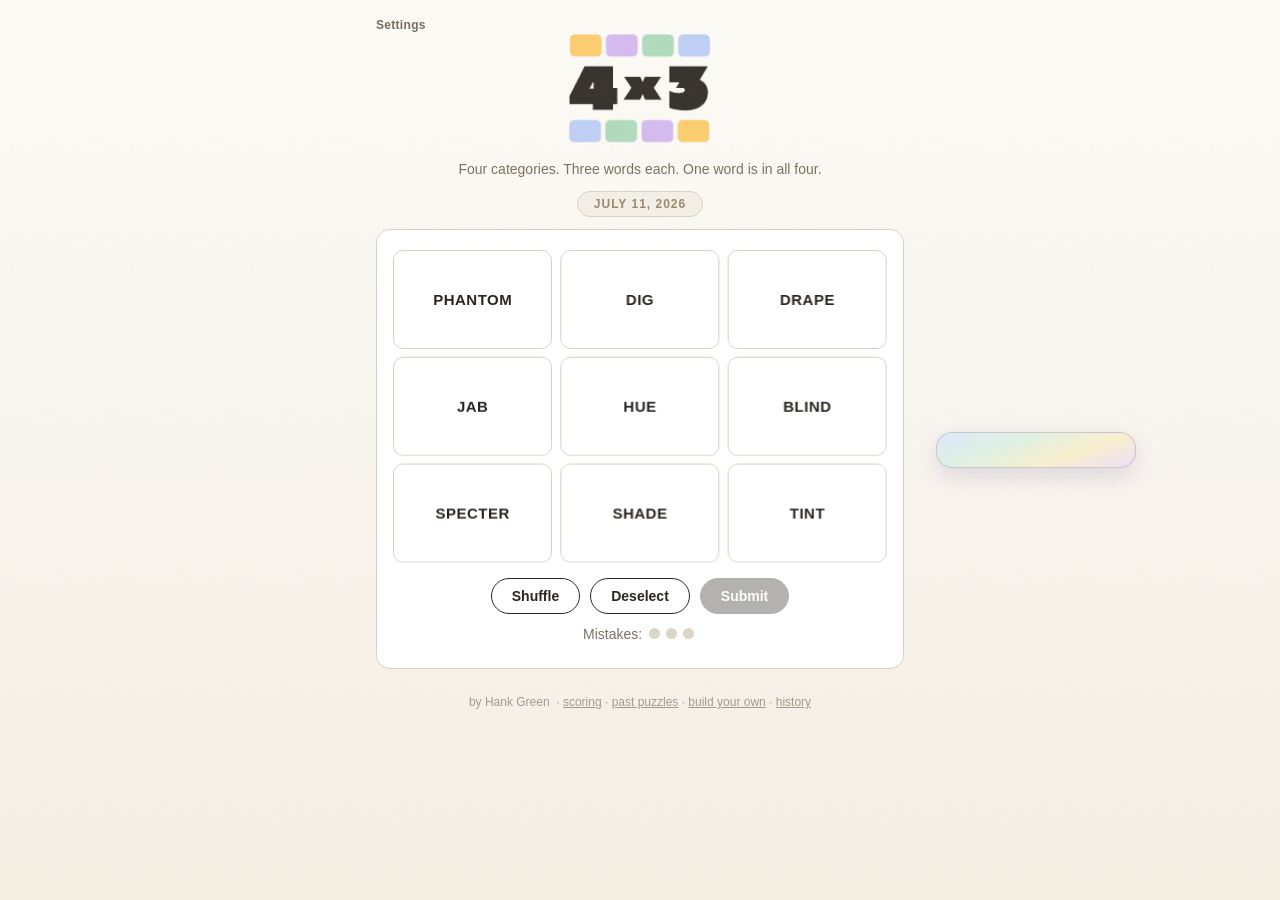
==== commit e53f2062: "Automated upstream update sync: 2026-07-04 01:51 UTC" ====
--- a/index.html
+++ b/index.html
@@ -48,8 +48,16 @@
       var b=document.querySelector(".promo-banner"); if(b){ b.className="promo-banner"+(a.bc?" "+a.bc:""); b.innerHTML=a.banner; }
       var s=document.querySelector(".promo-side");   if(s){ s.className="promo-side"+(a.sc?" "+a.sc:""); s.innerHTML=a.side; }
     }
-    /* the SoCal event ad only enters the pool for visitors in Southern California */
-    function poolIds(socal){ return ADS.filter(function(a){ return socal || !a.socal; }).map(function(a){ return a.id; }); }
+    /* gates: SoCal-only ads need the geo flag; minPlays ads need a seasoned player */
+    function playCount(){ try{ return (JSON.parse(localStorage.getItem("x43_stats"))||{}).played||0; }catch(e){ return 0; } }
+    function poolIds(socal){
+      var n=playCount();
+      return ADS.filter(function(a){
+        if(a.socal&&!socal) return false;
+        if(a.minPlays&&n<=a.minPlays) return false;
+        return true;
+      }).map(function(a){ return a.id; });
+    }
     function pick(socal){
       var last=LS("x43_lastad")||"";
       var ids=poolIds(socal).filter(function(x){ return x!==last; });
@@ -1927,7 +1935,7 @@
 }
 function resultDescription(){
   const {won,score,ruleBreaker}=calcScore();
-  const head="4x3.fun"+(dailyKey?"\n"+fmtDate(dailyKey):"");   /* top line doubles as the share link */
+  const head="https://4x3.fun"+(dailyKey?"\n"+fmtDate(dailyKey):"");   /* top line doubles as the share link — full scheme so every app linkifies it */
   if(ruleBreaker) return head+"\n"+score+" points • RULE BREAKER 💀\n"+resultEmojiRows();
   return head+"\n"+(won?score+" points":"Out of guesses")+" • "+(mistakes?mistakes+" mistake"+(mistakes===1?"":"s"):"No mistakes")+"\n"+resultEmojiRows();
 }
--- a/shared.css
+++ b/shared.css
@@ -4,6 +4,9 @@
     --bad:#d05b5b; --good:#56b870;
   }
   *{box-sizing:border-box; -webkit-tap-highlight-color:transparent;}
+  /* rapid taps on buttons (Deselect! tiles!) must never read as a double-tap zoom;
+     manipulation still allows scrolling and pinch-zoom, just no double-tap zoom */
+  button, a, input, textarea, select, label, .logo{touch-action:manipulation;}
   body{margin:0; color:var(--ink);
     /* very slight warm fade + faint SVG paper-grain noise on top */
     background:
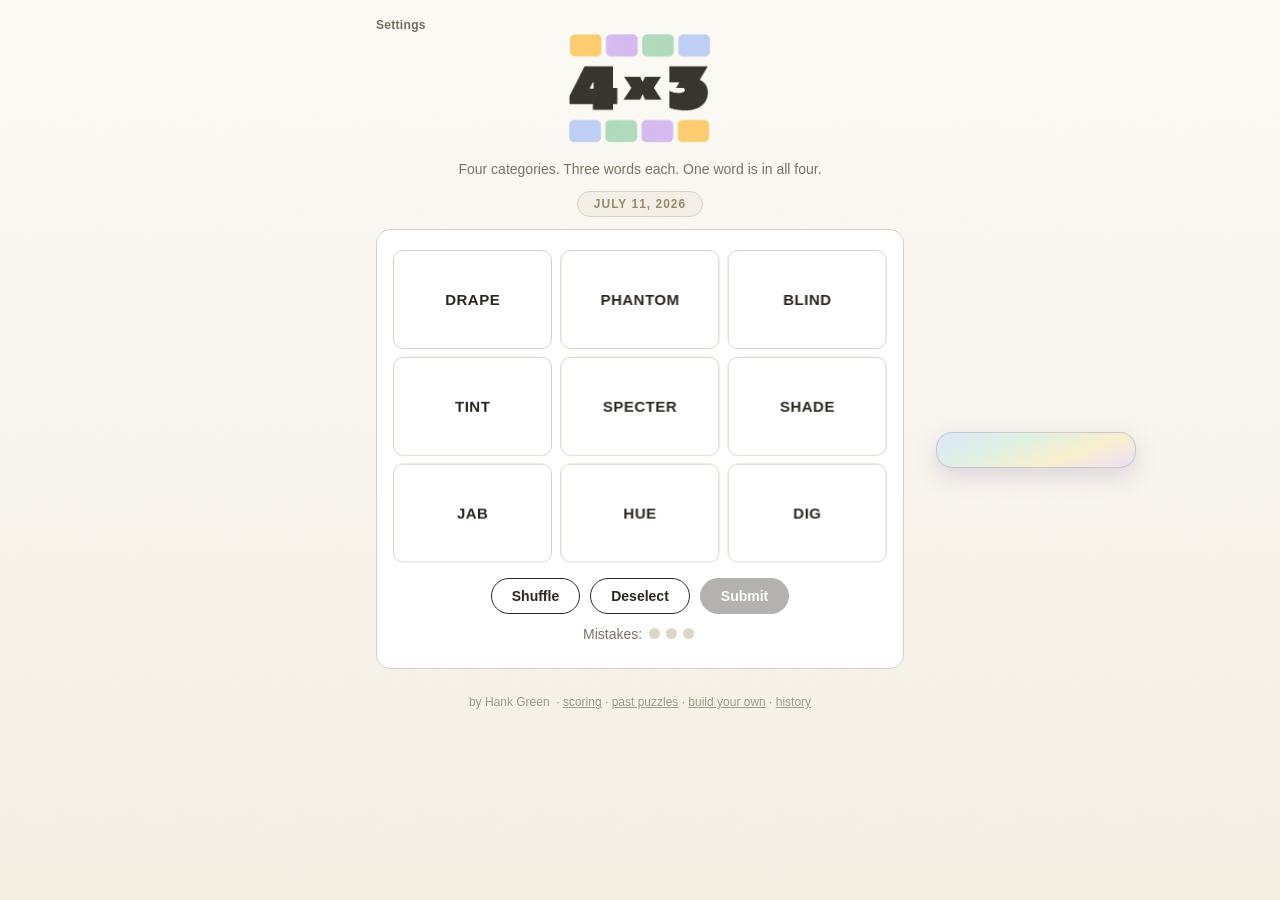
==== commit 1efddad5: "Automated upstream update sync: 2026-07-05 01:58 UTC" ====
--- a/index.html
+++ b/index.html
@@ -1856,14 +1856,20 @@
    game URL. Some share targets drop attached text/url when an image is present, so
    the URL is also baked legibly into the card itself (see drawShareCard) as the
    screenshot fallback. No share API (e.g. most desktops) → copy the PNG to the
-   clipboard. Never downloads. */
+   clipboard. Never downloads.
+   On Apple platforms the share sheet treats an attached url/text as a SECOND item
+   next to the image — AirDrop then tries to send 2 things and fails. The URL is
+   already drawn onto the card, so there we share the file alone. */
+const APPLE_SHARE=/Mac|iPhone|iPad|iPod/.test(navigator.platform||"")||/iPhone|iPad|Macintosh/.test(navigator.userAgent||"");
 function shareImage(btn){
   try{ if(window.x43share&&dailyKey) x43share(dailyKey); }catch(e){}
   drawShareCard().toBlob(async blob=>{
     if(!blob){ flashBtn(btn,"Couldn't render"); return; }
     const file=new File([blob],"4x3-result.png",{type:"image/png"});
     if(navigator.share&&navigator.canShare&&navigator.canShare({files:[file]})){
-      try{ await navigator.share({files:[file],text:resultDescription(true),url:shareUrl(),title:"4 × 3"}); return; }
+      const payload=APPLE_SHARE?{files:[file],title:"4 × 3"}
+                               :{files:[file],text:resultDescription(true),url:shareUrl(),title:"4 × 3"};
+      try{ await navigator.share(payload); return; }
       catch(e){ if(e&&e.name==="AbortError") return; }   /* user dismissed the sheet: stop, don't fall through */
     }
     try{
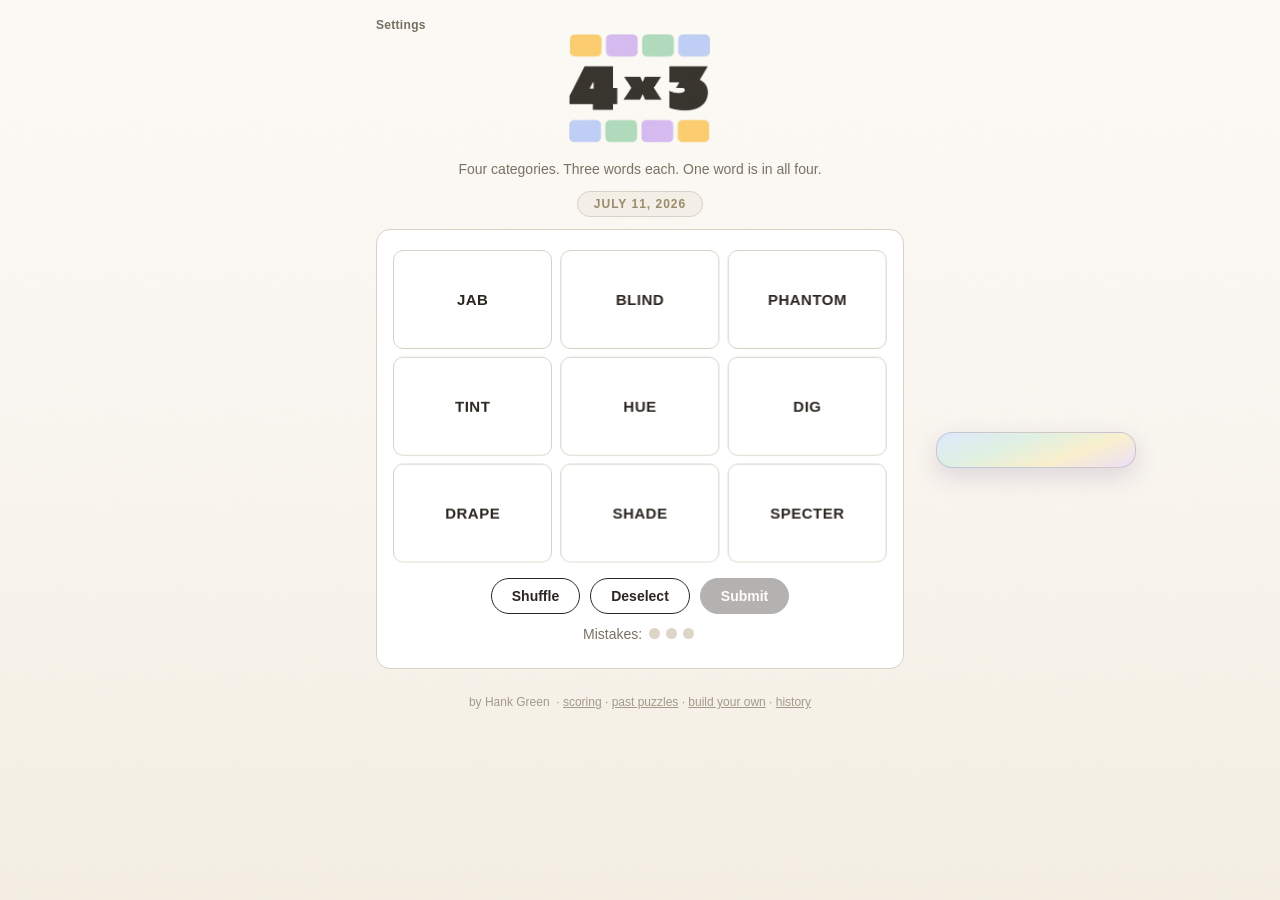
==== commit 1ad21bb5: "Automated upstream update sync: 2026-07-07 02:00 UTC" ====
--- a/index.html
+++ b/index.html
@@ -79,7 +79,7 @@
     else{                                       /* first visit: wait for geo so SoCal sees the event ad first */
       var done=false;
       var finish=function(socal,persist){ if(done)return; done=true; if(persist) SET("x43_socal", socal?"1":"0"); decide(socal); };
-      fetch("/api/geo").then(function(r){ return r.json(); }).then(function(j){ finish(!!(j&&j.socal), true); }).catch(function(){ finish(false,false); });
+      fetch("https://fourbythree-stats.hankmt.workers.dev/geo").then(function(r){ return r.json(); }).then(function(j){ finish(!!(j&&j.socal), true); }).catch(function(){ finish(false,false); });
       setTimeout(function(){ finish(false,false); }, 1500);   /* fallback if geo is slow/unreachable */
     }
   })();
@@ -105,6 +105,7 @@
       </div>
       <div id="result" style="display:none" class="result"></div>
     </div>
+    <div id="commStats" style="display:none" class="card cstats" aria-label="How everyone did"></div>
     <div id="fbCard" style="display:none" class="card fb">
       <b>🧪 Beta feedback for the creator</b>
       <label style="display:block;margin-top:10px;font-size:14px">How hard was it? (1 = trivial, 5 = brutal)</label>
@@ -414,6 +415,7 @@
   document.getElementById("boardWrap").style.display="";
   document.getElementById("result").style.display="none";
   document.getElementById("fbCard").style.display="none";
+  const cse=document.getElementById("commStats"); cse.style.display="none"; cse.innerHTML=""; commStatsShown=false;
   document.getElementById("solvedList").innerHTML="";
   const db=document.getElementById("deselBtn");
   db.style.display=""; db.style.opacity="";
@@ -812,7 +814,7 @@
   BEAN:{
     "Good Sources of Fiber":{BRAN:"The fiber-rich outer layer of cereal grains.",LENTIL:"Lentils pack about 15 grams of fiber per cooked cup.",BEAN:"Beans are famously full of fiber."},
     "Slang for \"Head\"":{NOGGIN:"Informal for your head since the 1700s.",MELON:"Because heads are roughly melon-shaped??",BEAN:"As in \"Use your bean, Griffin!\""},
-    "Hit on the Head":{CLOCK:"To clock someone, hit them hard, usually up top.",CONK:"To conk someone on the head...bonk's older cousin.",BEAN:"Beaning is, in baseball, when the pitcher hits a player on the head."},
+    "In a Burrito":{SALSA:"The chunky tomato-and-pepper sauce spooned inside.",CHEESE:"Shredded and melty, the dairy layer.",BEAN:"Refried or whole, a protein-packed staple filling."},
     "Jelly ___":{FISH:"The gelatinous sea drifter that is mostly water and sting.",DONUT:"Fried dough with a jam-filled center.",BEAN:"The chewy, bean-shaped candy."}
   },
   SLIDE:{
@@ -1338,7 +1340,59 @@
   r.style.display="none"; r.innerHTML="";
   if(isBeta){ document.getElementById("fbCard").style.display=""; initFb(); }
   if(!quiet) openModal(fancy);
+  else if(dailyKey) showCommStats();   /* restored finished game: no modal, stats straight away */
   if(won){ if(quiet) renderTallyStatic(score); else runModalTally(score); }
+}
+/* ---------- community stats: "how everyone did" ----------
+   Fetched once per finished daily/archive game, revealed below the board after
+   the result modal closes. Quietly does nothing for beta/custom puzzles, when
+   the network fails, or when there isn't enough data yet. */
+let commStatsShown=false;
+const CS_MIN_PLAYS=15;
+function csDifficulty(avg){
+  /* four tiers from the community's average mistake count */
+  return avg<0.55?["Gentle",1]:avg<1.1?["Medium",2]:avg<1.8?["Tricky",3]:["Brutal",4];
+}
+function csBarRow(name,color,n,total,you){
+  const pct=total?Math.round(100*n/total):0;
+  return "<div class='cs-row'><span class='cs-name'>"+esc(name)+"</span>"+
+    "<span class='cs-bar'><i style='width:"+pct+"%;background:"+color+"'></i></span>"+
+    "<span class='cs-pct'>"+pct+"%</span>"+
+    (you?"<span class='cs-you'>You</span>":"<span class='cs-you' style='visibility:hidden'>You</span>")+"</div>";
+}
+function showCommStats(){
+  if(commStatsShown||!over||!dailyKey||!window.x43stats) return;
+  commStatsShown=true;
+  const el=document.getElementById("commStats");
+  const reveal=()=>{
+    el.style.display="";
+    if(G) G.from(el,{opacity:0,y:14,duration:.5,ease:"power2.out"});
+  };
+  x43stats(dailyKey).then(d=>{
+    if(!d||!d.ok) return;
+    const kicker="<div class='cs-kicker'>How everyone did</div>";
+    if((d.plays||0)<CS_MIN_PLAYS){
+      el.innerHTML=kicker+
+        "<p class='cs-note'>Not enough plays yet to say how hard this one was. Check back later — the stats fill in as more people finish.</p>";
+      reveal(); return;
+    }
+    const [dlabel,dfill]=csDifficulty(d.avg_m||0);
+    const meter="<span class='cs-meter'>"+[1,2,3,4].map(i=>"<i"+(i<=dfill?" class='on'":"")+"></i>").join("")+"</span>";
+    /* first category solved — real names, real colours, sorted most-first first */
+    const firsts=[0,1,2,3].map(i=>({i,n:d["f"+i]||0})).sort((a,b)=>b.n-a.n);
+    const firstRows=firsts.map(f=>csBarRow(cats[f.i].name,COLORS[f.i],f.n,d.ordn||0,false)).join("");
+    /* mistakes distribution, with the player's own bucket marked */
+    const myBucket=(mistakes>=MAXM)?3:mistakes;
+    const mist=[["Flawless","m0"],["One mistake","m1"],["Two mistakes","m2"],["Didn’t finish","m3"]];
+    const mistRows=mist.map((r,i)=>csBarRow(r[0],i===3?"#c98a80":"#8f8574",d[r[1]]||0,d.plays||0,i===myBucket)).join("");
+    el.innerHTML=kicker+
+      "<div class='cs-sub'>"+esc(fmtDate(dailyKey))+" · "+(d.plays||0).toLocaleString()+" players · "+Math.round(100*(d.wins||0)/(d.plays||1))+"% solved it</div>"+
+      "<div class='cs-diff'><span class='cs-label'>Difficulty</span>"+meter+"<b>"+dlabel+"</b>"+
+        "<span class='cs-hint'>"+(+(d.avg_m||0)).toFixed(1)+" avg mistakes</span></div>"+
+      "<div class='cs-sec'><div class='cs-label'>First category solved</div>"+firstRows+"</div>"+
+      "<div class='cs-sec'><div class='cs-label'>How it went</div>"+mistRows+"</div>";
+    reveal();
+  }).catch(()=>{ commStatsShown=false; }); /* network hiccup: allow a retry on the next close */
 }
 let modalLastFocus=null;
 function openModal(fancy){
@@ -1362,6 +1416,7 @@
   const back=modalLastFocus;
   if(back&&document.contains(back)&&back.offsetParent!==null) back.focus();
   else { const rb=document.getElementById("submitBtn"); if(rb&&rb.offsetParent!==null) rb.focus(); }
+  if(over&&dailyKey) showCommStats();   /* result put away → show how everyone did */
 }
 document.addEventListener("keydown",e=>{
   const m=document.getElementById("modal");
--- a/shared.css
+++ b/shared.css
@@ -161,6 +161,28 @@
   .linkbox{background:#f1ece2; border-radius:8px; padding:9px 10px; font-size:12px;
     word-break:break-all; margin:6px 0; max-height:64px; overflow:auto;}
   .hint{font-size:12.5px; color:#7a7264; margin-top:8px;}
+  /* community stats — quiet, editorial, rule-lined (NYT-ish) */
+  .cstats{padding:18px 18px 14px;}
+  .cs-kicker{font-size:11.5px; font-weight:700; letter-spacing:.16em; text-transform:uppercase;
+    color:var(--ink); border-bottom:2px solid var(--ink); padding-bottom:7px;}
+  .cs-sub{font-size:13px; color:#7a7264; margin:8px 0 2px; font-variant-numeric:tabular-nums;}
+  .cs-note{font-size:14px; color:#7a7264; margin:12px 0 4px; line-height:1.55;}
+  .cs-diff{display:flex; align-items:center; gap:10px; margin:14px 0 2px; font-size:14px;}
+  .cs-diff b{font-weight:700;}
+  .cs-hint{font-size:12px; color:#a39a89; font-variant-numeric:tabular-nums;}
+  .cs-meter{display:inline-flex; gap:3px;}
+  .cs-meter i{width:20px; height:8px; border-radius:2px; background:#eee7d9;}
+  .cs-meter i.on{background:var(--ink);}
+  .cs-label{font-size:11px; font-weight:700; letter-spacing:.12em; text-transform:uppercase; color:#8f8574;}
+  .cs-sec{margin-top:16px; padding-top:12px; border-top:1px solid #eee7d9;}
+  .cs-sec .cs-label{display:block; margin-bottom:8px;}
+  .cs-row{display:flex; align-items:center; gap:10px; margin:6px 0; font-size:13.5px;}
+  .cs-name{flex:0 0 96px; text-align:right; color:#5d564a; white-space:nowrap; overflow:hidden; text-overflow:ellipsis;}
+  .cs-bar{flex:1; height:13px; background:#f4efe5; border-radius:3px; overflow:hidden;}
+  .cs-bar i{display:block; height:100%; border-radius:3px; min-width:2px;}
+  .cs-pct{flex:0 0 38px; font-weight:600; font-variant-numeric:tabular-nums; text-align:right;}
+  .cs-you{font-size:10px; font-weight:700; letter-spacing:.09em; text-transform:uppercase;
+    background:var(--ink); color:var(--paper); border-radius:4px; padding:2.5px 6px;}
   /* feedback */
   .fb .stars{display:flex; gap:6px; margin:4px 0 10px;}
   .fb .stars button{font-size:24px; background:none; border:none; cursor:pointer; filter:grayscale(1); padding:2px;}
@@ -196,7 +218,10 @@
   .srow .v{font-weight:700; white-space:nowrap;}
   .srow .v.good{color:#3b8f57;} .srow .v.bad{color:var(--bad);}
   .srow .sd{color:#7a7264; font-size:13px; text-align:right; max-width:56%;}
-  .scat .def{cursor:help;}
+  .scat .def{cursor:help;
+    text-decoration:underline dashed rgba(43,38,32,.4);
+    text-decoration-thickness:1px; text-underline-offset:3px;}
+  .scat .hub.def{text-decoration-color:rgba(184,134,11,.55);} /* hub keeps its gold, softly */
   #deftip{position:fixed; z-index:130; max-width:240px; background:var(--ink); color:var(--paper);
     font-size:12.5px; line-height:1.4; padding:8px 11px; border-radius:9px;
     box-shadow:0 6px 18px rgba(43,38,32,.3); opacity:0; transform:translateY(4px);
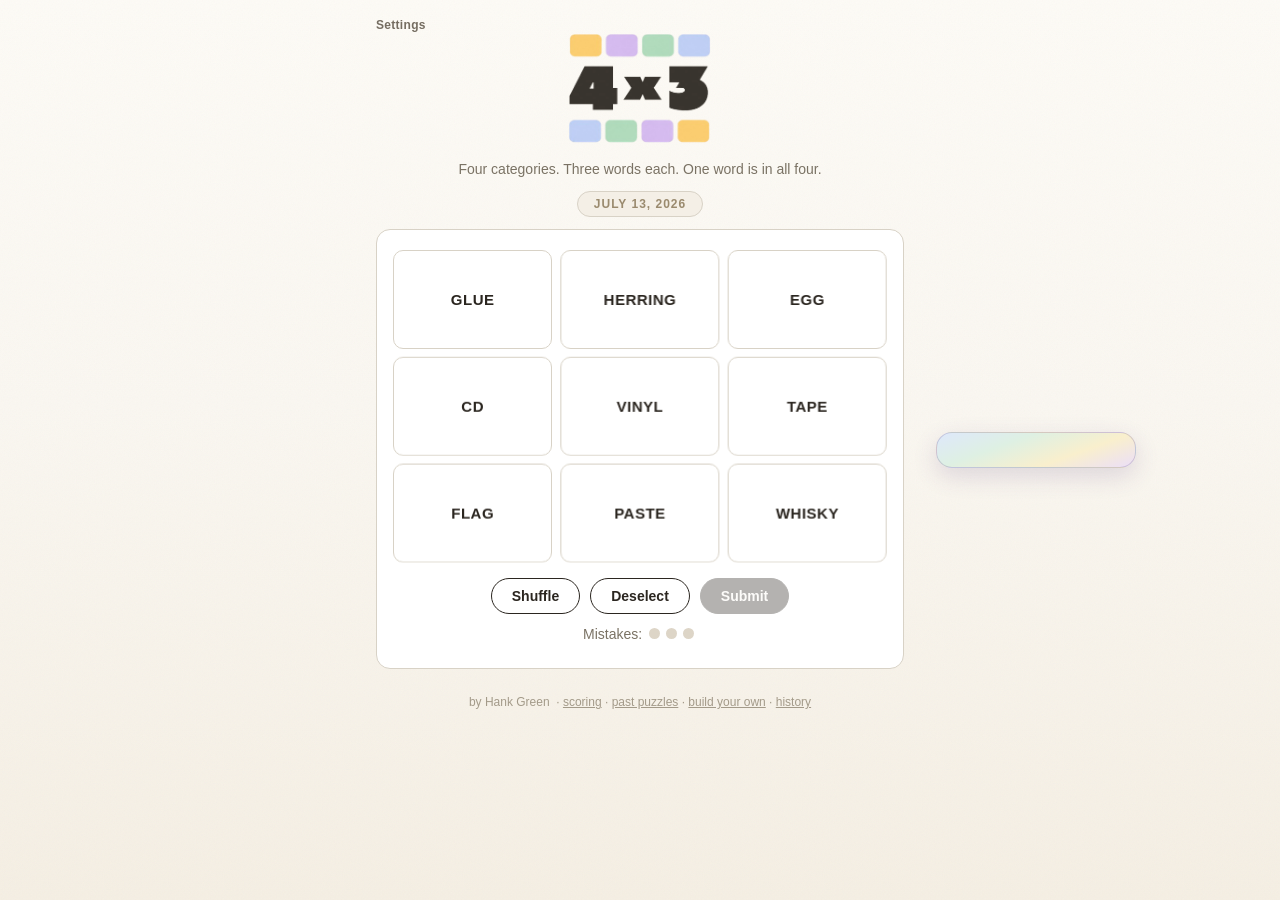
==== commit 8f55e2fa: "Automated upstream update sync: 2026-07-09 01:52 UTC" ====
--- a/index.html
+++ b/index.html
@@ -4,6 +4,8 @@
 <meta charset="UTF-8">
 <meta name="viewport" content="width=device-width, initial-scale=1.0">
 <meta http-equiv="Cache-Control" content="no-cache, must-revalidate">
+<!-- kept in step with the effective theme by applyThemeColor() in shared.js -->
+<meta name="theme-color" content="#faf7f1">
 <title>4 × 3</title>
 <script>
 /* Resolve relative assets (favicons, etc.) against this page's own folder so they
@@ -588,8 +590,8 @@
 function hubGradient(offset){
   offset=offset||0;
   const stops=[];
-  solvedIdx.forEach((ci)=>{ for(const a of LINE_ANGLES[ci]) stops.push([a,MIDC[ci]]); });
-  if(!stops.length) return "#fff";
+  solvedIdx.forEach((ci)=>{ for(const a of LINE_ANGLES[ci]) stops.push([a,"var(--m"+ci+")"]); }); /* themed mid-tones */
+  if(!stops.length) return "var(--card)";
   stops.sort((p,q)=>p[0]-q[0]);
   const first=stops[0], last=stops[stops.length-1];
   const full=[[last[0]-360,last[1]],...stops,[first[0]+360,first[1]]];
@@ -656,6 +658,7 @@
     const back=t.querySelector(".tback");
     if(back) back.style.backgroundImage=(ci!==undefined&&!hubPlaced)?("url('"+BACKS[ci]+"')"):"";
     inner.classList.toggle("idle",!sel&&!hubPlaced&&ci===undefined); /* color drift only on plain tiles */
+    inner.classList.remove("cat0","cat1","cat2","cat3");
     if(sel){
       inner.style.background=""; inner.style.borderColor=""; inner.style.color="";
     } else if(hubPlaced){
@@ -663,7 +666,9 @@
       inner.style.background=hubGradient();
       inner.style.borderColor="#d4a017"; inner.style.color="var(--ink)";
     } else if(ci!==undefined){
-      inner.style.background=TINTS[ci]; inner.style.borderColor=COLORS[ci]; inner.style.color=COLORS[ci];
+      /* themed via .cat classes (see shared.css) so dark mode gets its own tints */
+      inner.style.background=""; inner.style.borderColor=""; inner.style.color="";
+      inner.classList.add("cat"+ci);
     } else {
       inner.style.background=""; inner.style.borderColor=""; inner.style.color="";
     }
@@ -840,6 +845,18 @@
     "Old School YouTube Formats":{HAUL:"A creator shows off stuff they just bought.",VLOG:"Often thought of as a day-in-the-life video diary.",TAG:"A video answering a set list of questions or tasks, then tagging others."},
     "What # Might Mean":{POUND:"On a phone keypad, the # key goes by this name.",NUMBER:"Put # in front of a figure and it means \"number\", as in #1.",TAG:"On social media, # turns a word into a clickable tag."},
     "Guys You Might Meet at the Skate Park":{DAN:"A perfectly ordinary lad.",PHIL:"Working on his kickflip.",TAG:"Short for \"Taggart,\" Tag is a super cool dude."}
+  },
+  STUD:{
+    "A Nice Big Man":{HUNK:"A strapping, good-looking fellow.",BABE:"A warm nickname for someone easy on the eyes.",STUD:"A guy who is, y'know...quite confident about his appeal."},
+    "Male Breeding Animals":{STALLION:"An uncastrated male horse kept for mating.",SIRE:"The father of a pedigreed animal.",STUD:"A male kept specifically to breed."},
+    "Types of Earrings":{HOOP:"A ring that loops through the lobe.",DROP:"A dangler that hangs below the ear.",STUD:"A small stud that sits flat against the lobe."},
+    "Behind the Drywall":{DUCT:"The metal tubing that carries heating and cooling air.",INSULATION:"The fluffy batting that keeps the warmth in.",STUD:"The vertical wood framing you hunt for before hanging a shelf."}
+  },
+  TAPE:{
+    "Music Storage Object":{VINYL:"A record...put the needle on and the grooves make sound.",CD:"The shiny disc that replaced cassettes in the 90s.",TAPE:"The magnetic ribbon in plastic that you'd rewind with a pencil."},
+    "Sticky Binders":{GLUE:"Any of a number of liquids that dry to bind things.",PASTE:"The gloopy adhesive that comes in a jar.",TAPE:"The sticky strip pulled off a roll."},
+    "Metaphorical Red Things":{HERRING:"A red herring is a misleading clue that throws you off the trail.",FLAG:"A red flag is a warning sign that something is wrong.",TAPE:"Red tape is maddening bureaucratic paperwork."},
+    "Scotch ___":{EGG:"A hard-boiled egg wrapped in sausage and fried.",WHISKY:"The smoky spirit distilled in Scotland.",TAPE:"The see-through desk roll from 3M."}
   }
 };
 /* post-game easter egg: tap the hub to press it in and burst out emojis */
@@ -1006,7 +1023,7 @@
     const c=cats[ci];
     const div=document.createElement("div");
     div.className="scat";
-    div.style.background=TINTS[ci];
+    div.style.background="var(--t"+ci+")";   /* themed tint — matches the board tiles */
     const dmap = defsOn ? (DEFS[special][c.name]||{}) : null;
     const mk=(w,hub)=>{
       const def=dmap?dmap[w]:null, cl=[]; if(hub)cl.push("hub"); if(def)cl.push("def");
@@ -1016,7 +1033,7 @@
     let wordsTxt;
     if(hubKnown()) wordsTxt=mk(c.words[0])+" · "+mk(special,true)+" · "+mk(c.words[1]);
     else wordsTxt=[...c.words,special].sort().map(w=>mk(w)).join(" · "); /* tooltips on from the first solve; no .hub class = no hub spoiler */
-    div.innerHTML="<b style='color:"+COLORS[ci]+"'>"+esc(c.name)+"</b><span>"+wordsTxt+"</span>";
+    div.innerHTML="<b style='color:var(--tc"+ci+")'>"+esc(c.name)+"</b><span>"+wordsTxt+"</span>";
     el.appendChild(div);
   });
   const last=el.lastElementChild;
@@ -2075,7 +2092,9 @@
       const cs2=calcScore(), ct=catTelemetry();
       x43beacon({p:dailyKey, rel:(dailyKey===todayStr())?1:0, w:cs2.won?1:0,
         m:mistakes, s:cs2.score, ms:solveMs, st:streakWithToday(), ad:adClicked?1:0,
-        adid:adClickedId||window.x43ad||"",   /* the ad they clicked, else the one on screen */
+        /* the ad they clicked, else the one on screen — but dark mode hides ads,
+           so don't count an impression that nobody could have seen */
+        adid:adClickedId||(document.documentElement.classList.contains("thm-dark")?"":window.x43ad)||"",
         c:ct.c, so:ct.so});
     }
   }catch(e){}
--- a/shared.css
+++ b/shared.css
@@ -2,7 +2,43 @@
     --c0:#5b8def; --c1:#56b870; --c2:#e7b416; --c3:#a06ee1;
     --ink:#2b2620; --paper:#faf7f1; --card:#ffffff; --line:#d8d2c6;
     --bad:#d05b5b; --good:#56b870;
-  }
+    /* neutral text/fill scale — light values are exactly the literals used before.
+       A single dark override block (below) remaps them for dark mode. */
+    --mut:#7a7264;    /* dominant muted body/label text */
+    --mut2:#a39a89;   /* lighter muted text (footer, close ×, cs-hint) */
+    --mut3:#8f8574;   /* uppercase micro-labels */
+    --mut4:#5d564a;   /* stronger muted text (cs-name, catbox label, hbadge) */
+    --mut5:#756d61;   /* Settings / streak tag (AA-min on paper) */
+    /* solved-card theming: tint fill, text, and hub-gradient mid-tones per category.
+       Light values = the TINTS / COLORS / MIDC constants in shared.js. */
+    --t0:#e8effc; --t1:#e6f4ea; --t2:#fcf3d7; --t3:#f1e8fa;
+    --tc0:#5b8def; --tc1:#56b870; --tc2:#e7b416; --tc3:#a06ee1;
+    --m0:#b1c9f7; --m1:#b3dcc0; --m2:#f3da8e; --m3:#d2b9f0;
+    --soft:#f1ece2;   /* hover / soft chip fill */
+    --soft2:#f4efe6;  /* #pSub pill fill */
+    --soft3:#f4efe5;  /* cs-bar track */
+    --card2:#faf7f1;  /* raised inner fill (tally-ico, achbox, row hover) */
+    --rule:#eee7d9;   /* faint hairline (cs-meter, cs-sec) */
+  }
+  /* ===== dark mode ===== light stays pixel-identical; these only take effect
+     when <html> has class "dark" (explicit) or the OS prefers dark and the user
+     hasn't forced light. The var block is intentionally duplicated verbatim. */
+  html.dark{
+    --ink:#e8e8e8; --paper:#121212; --card:#1e1e1e; --line:#3a3a3a; --bad:#cf6679;
+    --mut:#a3a3a3; --mut2:#8c8c8c; --mut3:#969696; --mut4:#c6c6c6; --mut5:#a3a3a3;
+    --soft:#2a2a2a; --soft2:#262626; --soft3:#2a2a2a; --card2:#262626; --rule:#333333;
+    --t0:#1c2942; --t1:#1c3526; --t2:#3a2f10; --t3:#2f2145;
+    --tc0:#8ab1f7; --tc1:#7cd39d; --tc2:#f0c94f; --tc3:#c9a3f5;
+    --m0:#31486e; --m1:#2b4d36; --m2:#5b4718; --m3:#463063;
+  }
+  @media (prefers-color-scheme: dark){ html:not(.light){
+    --ink:#e8e8e8; --paper:#121212; --card:#1e1e1e; --line:#3a3a3a; --bad:#cf6679;
+    --mut:#a3a3a3; --mut2:#8c8c8c; --mut3:#969696; --mut4:#c6c6c6; --mut5:#a3a3a3;
+    --soft:#2a2a2a; --soft2:#262626; --soft3:#2a2a2a; --card2:#262626; --rule:#333333;
+    --t0:#1c2942; --t1:#1c3526; --t2:#3a2f10; --t3:#2f2145;
+    --tc0:#8ab1f7; --tc1:#7cd39d; --tc2:#f0c94f; --tc3:#c9a3f5;
+    --m0:#31486e; --m1:#2b4d36; --m2:#5b4718; --m3:#463063;
+  } }
   *{box-sizing:border-box; -webkit-tap-highlight-color:transparent;}
   /* rapid taps on buttons (Deselect! tiles!) must never read as a double-tap zoom;
      manipulation still allows scrolling and pinch-zoom, just no double-tap zoom */
@@ -16,14 +52,14 @@
   .wrap{max-width:560px; margin:0 auto; padding:20px 16px 60px; position:relative;}
   /* subtle current-streak note tucked into the top-right, next to the logo */
   .streak-tag{position:absolute; top:18px; right:16px; z-index:5;   /* mirrors the Settings link on the left */
-    font-size:12px; font-weight:600; letter-spacing:.3px; color:#756d61;   /* AA-minimum contrast (~4.8:1) */
+    font-size:12px; font-weight:600; letter-spacing:.3px; color:var(--mut5);   /* AA-minimum contrast (~4.8:1) */
     text-decoration:none; line-height:1.2; text-align:right;}
   .streak-tag:hover{color:#59544a;}
   .streak-tag:focus-visible{outline:none; border-radius:4px; box-shadow:0 0 0 2px var(--paper),0 0 0 4px #1f6feb;}
   header{text-align:center; margin-bottom:14px;}
   h1{font-size:42px; margin:0; letter-spacing:2px;}
   .logo{width:168px; max-width:60%; display:block; margin:0 auto 6px;}
-  .tag{color:#7a7264; font-size:14px; margin-top:2px;}
+  .tag{color:var(--mut); font-size:14px; margin-top:2px;}
   nav{display:flex; justify-content:center; gap:8px; margin:18px 0;}
   nav button{border:1.5px solid var(--ink); background:transparent; color:var(--ink);
     padding:7px 18px; border-radius:999px; font-size:14px; font-weight:600; cursor:pointer;}
@@ -31,13 +67,13 @@
   .view{display:none;} .view.on{display:block;}
   .card{background:var(--card); border:1.5px solid var(--line); border-radius:14px; padding:16px; margin-bottom:14px;}
   .ptitle{text-align:center; font-weight:700; font-size:18px;}
-  .pauthor{text-align:center; color:#7a7264; font-size:13px; margin-top:2px;}
+  .pauthor{text-align:center; color:var(--mut); font-size:13px; margin-top:2px;}
   #pSub{width:fit-content; max-width:100%; margin-left:auto; margin-right:auto;
-    color:#9a8a6e; background:#f4efe6; border:1.5px solid var(--line);
+    color:#9a8a6e; background:var(--soft2); border:1.5px solid var(--line);
     border-radius:999px; padding:5px 16px; font-size:12px; font-weight:700;
     letter-spacing:1px; text-transform:uppercase;}
   #pSub.today{color:var(--ink); border:2.5px solid transparent; padding:5px 17px;
-    background:linear-gradient(#f4efe6,#f4efe6) padding-box,
+    background:linear-gradient(var(--soft2),var(--soft2)) padding-box,
       linear-gradient(100deg,var(--c0),var(--c1),var(--c2),var(--c3),var(--c2),var(--c1),var(--c0)) border-box;
     background-size:auto,320% 100%;
     animation:toastflow 4s ease-in-out infinite alternate;}
@@ -46,8 +82,8 @@
   .modes{display:flex; gap:10px; margin-top:14px;}
   .modes button{flex:1; padding:14px 10px; border-radius:12px; border:1.5px solid var(--ink);
     background:var(--card); cursor:pointer; font-size:15px; font-weight:700; color:var(--ink);}
-  .modes button small{display:block; font-weight:400; color:#7a7264; margin-top:4px; font-size:12px;}
-  .modes button:hover{background:#f1ece2;}
+  .modes button small{display:block; font-weight:400; color:var(--mut); margin-top:4px; font-size:12px;}
+  .modes button:hover{background:var(--soft);}
   /* board */
   #boardWrap{margin-top:4px;}
   #board{position:relative; width:100%;}
@@ -83,6 +119,11 @@
   }
   .tin.idle{animation:idledrift 16s linear infinite;}
   .tile.lock .tin{cursor:default;}
+  /* solved-category faces — vars, so a live theme flip recolours without a repaint */
+  .tin.cat0{background:var(--t0); border-color:var(--c0); color:var(--tc0);}
+  .tin.cat1{background:var(--t1); border-color:var(--c1); color:var(--tc1);}
+  .tin.cat2{background:var(--t2); border-color:var(--c2); color:var(--tc2);}
+  .tin.cat3{background:var(--t3); border-color:var(--c3); color:var(--tc3);}
   .ctrls{display:flex; justify-content:center; gap:10px; margin-top:16px;}
   .ctrls button, .hbtn{padding:9px 20px; border-radius:999px; border:1.5px solid var(--ink);
     background:transparent; font-weight:600; font-size:14px; cursor:pointer; color:var(--ink);}
@@ -93,10 +134,10 @@
   .hbtn:focus-visible, .yn button:focus-visible, .mclose:focus-visible, .fb .stars button:focus-visible{
     outline:none; box-shadow:0 0 0 2px var(--paper),0 0 0 4px #1f6feb;}
   .ctrls button:disabled{opacity:.35; cursor:default;}
-  .mist{text-align:center; margin-top:12px; font-size:14px; color:#7a7264;}
+  .mist{text-align:center; margin-top:12px; font-size:14px; color:var(--mut);}
   .mist i{display:inline-block; width:11px; height:11px; border-radius:50%; background:var(--bad); margin:0 3px;}
   .mist i.spent{background:#ddd5c7;}
-  .timer{display:none; text-align:center; margin-top:6px; font-size:14px; color:#7a7264; font-variant-numeric:tabular-nums;}
+  .timer{display:none; text-align:center; margin-top:6px; font-size:14px; color:var(--mut); font-variant-numeric:tabular-nums;}
   html.a11y-st .timer{display:block;}
   .solvedlist{margin-top:10px;}
   .scat{border-radius:10px; padding:5px 12px; margin:5px 0; text-align:center;
@@ -111,7 +152,7 @@
     width:88%; max-width:380px; max-height:86vh; overflow:auto;
     box-shadow:0 14px 44px rgba(43,38,32,.3);}
   .mclose{position:absolute; top:6px; right:12px; border:none; background:none; font-size:28px;
-    cursor:pointer; color:#a39a89; line-height:1; padding:4px;}
+    cursor:pointer; color:var(--mut2); line-height:1; padding:4px;}
   .mclose:hover{color:var(--ink);}
   .shinewrap{position:absolute; inset:0; border-radius:inherit; overflow:hidden; pointer-events:none;}
   .shinewrap .streak{position:absolute; top:-60%; left:0; width:34%; height:220%;
@@ -142,12 +183,12 @@
   .rowbtns{display:flex; justify-content:center; gap:10px; flex-wrap:wrap;}
   /* builder */
   .f label{display:block; font-size:12px; font-weight:700; text-transform:uppercase;
-    letter-spacing:.5px; color:#7a7264; margin:10px 0 3px;}
+    letter-spacing:.5px; color:var(--mut); margin:10px 0 3px;}
   .f input{width:100%; padding:10px 12px; border:1.5px solid var(--line); border-radius:8px;
-    font-size:16px; background:#fff; color:var(--ink);}   /* 16px keeps iOS from zooming on focus */
+    font-size:16px; background:var(--card); color:var(--ink);}   /* 16px keeps iOS from zooming on focus */
   .f input:focus{outline:none; border-color:var(--ink);}
   .catbox{border:none; border-radius:12px; padding:6px 14px 14px; margin-top:12px;}
-  .catbox label{color:#5d564a;}
+  .catbox label{color:var(--mut4);}
   .two{display:flex; gap:8px;} .two>div{flex:1; min-width:0;}
   /* phones: stack the side-by-side input pairs and let action buttons wrap full-width */
   @media (max-width:480px){
@@ -158,27 +199,27 @@
   }
   .vmsg{font-size:13.5px; margin:4px 0;}
   .vmsg.err{color:var(--bad);} .vmsg.ok{color:var(--good); font-weight:600;}
-  .linkbox{background:#f1ece2; border-radius:8px; padding:9px 10px; font-size:12px;
+  .linkbox{background:var(--soft); border-radius:8px; padding:9px 10px; font-size:12px;
     word-break:break-all; margin:6px 0; max-height:64px; overflow:auto;}
-  .hint{font-size:12.5px; color:#7a7264; margin-top:8px;}
+  .hint{font-size:12.5px; color:var(--mut); margin-top:8px;}
   /* community stats — quiet, editorial, rule-lined (NYT-ish) */
   .cstats{padding:18px 18px 14px;}
   .cs-kicker{font-size:11.5px; font-weight:700; letter-spacing:.16em; text-transform:uppercase;
     color:var(--ink); border-bottom:2px solid var(--ink); padding-bottom:7px;}
-  .cs-sub{font-size:13px; color:#7a7264; margin:8px 0 2px; font-variant-numeric:tabular-nums;}
-  .cs-note{font-size:14px; color:#7a7264; margin:12px 0 4px; line-height:1.55;}
+  .cs-sub{font-size:13px; color:var(--mut); margin:8px 0 2px; font-variant-numeric:tabular-nums;}
+  .cs-note{font-size:14px; color:var(--mut); margin:12px 0 4px; line-height:1.55;}
   .cs-diff{display:flex; align-items:center; gap:10px; margin:14px 0 2px; font-size:14px;}
   .cs-diff b{font-weight:700;}
-  .cs-hint{font-size:12px; color:#a39a89; font-variant-numeric:tabular-nums;}
+  .cs-hint{font-size:12px; color:var(--mut2); font-variant-numeric:tabular-nums;}
   .cs-meter{display:inline-flex; gap:3px;}
-  .cs-meter i{width:20px; height:8px; border-radius:2px; background:#eee7d9;}
+  .cs-meter i{width:20px; height:8px; border-radius:2px; background:var(--rule);}
   .cs-meter i.on{background:var(--ink);}
-  .cs-label{font-size:11px; font-weight:700; letter-spacing:.12em; text-transform:uppercase; color:#8f8574;}
-  .cs-sec{margin-top:16px; padding-top:12px; border-top:1px solid #eee7d9;}
+  .cs-label{font-size:11px; font-weight:700; letter-spacing:.12em; text-transform:uppercase; color:var(--mut3);}
+  .cs-sec{margin-top:16px; padding-top:12px; border-top:1px solid var(--rule);}
   .cs-sec .cs-label{display:block; margin-bottom:8px;}
   .cs-row{display:flex; align-items:center; gap:10px; margin:6px 0; font-size:13.5px;}
-  .cs-name{flex:0 0 96px; text-align:right; color:#5d564a; white-space:nowrap; overflow:hidden; text-overflow:ellipsis;}
-  .cs-bar{flex:1; height:13px; background:#f4efe5; border-radius:3px; overflow:hidden;}
+  .cs-name{flex:0 0 96px; text-align:right; color:var(--mut4); white-space:nowrap; overflow:hidden; text-overflow:ellipsis;}
+  .cs-bar{flex:1; height:13px; background:var(--soft3); border-radius:3px; overflow:hidden;}
   .cs-bar i{display:block; height:100%; border-radius:3px; min-width:2px;}
   .cs-pct{flex:0 0 38px; font-weight:600; font-variant-numeric:tabular-nums; text-align:right;}
   .cs-you{font-size:10px; font-weight:700; letter-spacing:.09em; text-transform:uppercase;
@@ -194,10 +235,10 @@
   .yn button.on{background:var(--ink); color:var(--paper);}
   /* stats */
   .statgrid{display:grid; grid-template-columns:repeat(2,1fr); gap:10px; margin-top:12px;}
-  .stat{background:#f1ece2; border-radius:10px; padding:14px; text-align:center;}
+  .stat{background:var(--soft); border-radius:10px; padding:14px; text-align:center;}
   .stat b{display:block; font-size:28px;}
-  .stat span{font-size:12.5px; color:#7a7264;}
-  footer{text-align:center; font-size:12px; color:#a39a89; margin-top:26px;}
+  .stat span{font-size:12.5px; color:var(--mut);}
+  footer{text-align:center; font-size:12px; color:var(--mut2); margin-top:26px;}
   footer a{color:inherit; text-decoration:underline; cursor:pointer;}
   footer a:hover{color:var(--ink);}
   footer a:focus-visible{outline:none; border-radius:4px; box-shadow:0 0 0 2px var(--paper),0 0 0 4px #1f6feb;}
@@ -207,17 +248,17 @@
     width:100%; text-align:left; padding:11px 14px; border:1.5px solid var(--line);
     border-radius:10px; background:var(--card); color:var(--ink); cursor:pointer;
     font-size:15px; font-weight:600;}
-  .archlist button:hover{background:#f1ece2;}
+  .archlist button:hover{background:var(--soft);}
   .archlist button.cur{border-color:var(--ink);}
-  .archlist button .when{font-size:12px; color:#7a7264; font-weight:400; white-space:nowrap;}
+  .archlist button .when{font-size:12px; color:var(--mut); font-weight:400; white-space:nowrap;}
   .archlist button:focus-visible{outline:none; box-shadow:0 0 0 2px var(--paper),0 0 0 4px #1f6feb;}
   /* scoring */
   .scoresec{margin-top:16px;}
-  .scoresec>b{font-size:11px; letter-spacing:1px; text-transform:uppercase; color:#7a7264; display:block; margin-bottom:2px;}
+  .scoresec>b{font-size:11px; letter-spacing:1px; text-transform:uppercase; color:var(--mut); display:block; margin-bottom:2px;}
   .srow{display:flex; justify-content:space-between; align-items:baseline; gap:14px; padding:8px 0; border-top:1px solid var(--line); font-size:14px; line-height:1.35;}
   .srow .v{font-weight:700; white-space:nowrap;}
   .srow .v.good{color:#3b8f57;} .srow .v.bad{color:var(--bad);}
-  .srow .sd{color:#7a7264; font-size:13px; text-align:right; max-width:56%;}
+  .srow .sd{color:var(--mut); font-size:13px; text-align:right; max-width:56%;}
   .scat .def{cursor:help;
     text-decoration:underline dashed rgba(43,38,32,.4);
     text-decoration-thickness:1px; text-underline-offset:3px;}
@@ -245,6 +286,9 @@
   /* Ask Hank Anything brand: cream → orange, orange border, brown text */
   /* text-only ads (no standing figure) shouldn't reserve the left image gutter */
   .promo-banner-plain{padding-left:16px;}
+  /* SMUSH wordmark sits vertically centred at the left */
+  .promo-smush{position:absolute; left:10px; top:50%; transform:translateY(-50%); width:96px; height:auto; margin:0;}
+  .promo-banner-smush{padding-left:118px;}
   /* Something Worth Knowing (SoCal event) — poster colour scheme: indigo/red-orange, gold, cream */
   .promo-poster{position:absolute; left:9px; top:50%; transform:translateY(-50%); width:110px; height:auto; border-radius:6px;}
   .promo-banner-swk{padding-left:134px; color:#f3ecdd;
@@ -316,11 +360,11 @@
   .tally-count{font-size:54px; font-weight:800; text-align:center; color:var(--ink); line-height:1; margin:6px 0 12px;}
   .tally-icons{display:flex; flex-wrap:wrap; gap:7px; justify-content:center; min-height:1px;}
   .tally-ico{width:40px; height:40px; display:flex; align-items:center; justify-content:center; font-size:22px;
-    border-radius:10px; border:1.5px solid var(--line); background:#faf7f1; cursor:help; user-select:none;}
+    border-radius:10px; border:1.5px solid var(--line); background:var(--card2); cursor:help; user-select:none;}
   /* readable award rows: icon · description · coloured points, stays on screen for screenshots */
   .tally-list{display:flex; flex-direction:column; gap:7px; max-width:300px; margin:2px auto 12px;}
   .tally-row{display:flex; align-items:center; gap:10px; padding:8px 12px; border-radius:11px;
-    border:1.5px solid var(--line); background:#fff; box-shadow:0 1px 4px rgba(43,38,32,.06);
+    border:1.5px solid var(--line); background:var(--card); box-shadow:0 1px 4px rgba(43,38,32,.06);
     will-change:transform,opacity;}
   .tally-row .tr-ico{flex:none; width:24px; text-align:center; font-size:21px; line-height:1;}
   .tally-row .tr-label{flex:1; text-align:left; font-size:13.5px; font-weight:600; color:var(--ink); line-height:1.25;}
@@ -344,18 +388,18 @@
   .hstats{display:grid; grid-template-columns:repeat(2,1fr); gap:10px; margin-top:10px;}
   .hstat{border-radius:12px; padding:13px 12px; text-align:center; border:1.5px solid transparent;}
   .hstat b{display:block; font-size:26px; font-weight:800; line-height:1.1;}
-  .hstat span{font-size:12px; color:#7a7264;}
+  .hstat span{font-size:12px; color:var(--mut);}
   .hstat.c0{background:#eef4fe; border-color:#d3e1fb;} .hstat.c0 b{color:#3f6fd0;}
   .hstat.c1{background:#edf7f0; border-color:#d1e9d8;} .hstat.c1 b{color:#3f9b5e;}
   .hstat.c2{background:#fcf6e2; border-color:#efe2b4;} .hstat.c2 b{color:#b3870f;}
   .hstat.c3{background:#f5eefb; border-color:#e6d5f3;} .hstat.c3 b{color:#8a55c9;}
   /* achievements rectangle */
   .ach-box{border:1.5px solid var(--line); border-radius:14px; padding:14px 14px 15px; margin-top:14px; background:var(--card);}
-  .ach-box>b{font-size:11px; letter-spacing:1px; text-transform:uppercase; color:#7a7264; display:block; margin-bottom:11px;}
+  .ach-box>b{font-size:11px; letter-spacing:1px; text-transform:uppercase; color:var(--mut); display:block; margin-bottom:11px;}
   .ach-grid{display:flex; flex-wrap:wrap; gap:8px;}
   .achbox{width:46px; height:46px; display:flex; align-items:center; justify-content:center;
     font-size:24px; line-height:1; border-radius:11px; border:1.5px solid var(--line);
-    background:#faf7f1; cursor:help; user-select:none;}
+    background:var(--card2); cursor:help; user-select:none;}
   .achbox.locked{color:#bfb7a7; background:#f2eee6; font-weight:700; font-size:20px;}
   .histlist{display:flex; flex-direction:column; gap:8px; margin-top:14px;}
   .histrow{border:1.5px solid var(--line); border-radius:10px; padding:10px 13px; background:var(--card);}
@@ -363,10 +407,10 @@
   .histrow .hh-date{font-weight:700; font-size:14px;}
   .histrow .hh-score{font-weight:800; font-size:14px; white-space:nowrap;}
   .histrow .hh-score.loss{color:var(--bad);}
-  .histrow .hh-meta{font-size:12.5px; color:#7a7264; margin-top:2px;}
+  .histrow .hh-meta{font-size:12.5px; color:var(--mut); margin-top:2px;}
   .histrow .hh-badges{display:flex; flex-wrap:wrap; gap:5px; margin-top:7px;}
   .histrow.tappable{cursor:pointer;}
-  .histrow.tappable:hover{background:#faf7f1; border-color:#cfc7b8;}
+  .histrow.tappable:hover{background:var(--card2); border-color:#cfc7b8;}
   .hh-cardlink{color:#7d3fc4; font-weight:700; white-space:nowrap;}
   #cardLightbox{position:fixed; inset:0; z-index:120; display:none; align-items:center; justify-content:center;
     background:rgba(43,38,32,.62); padding:20px; cursor:zoom-out;}
@@ -374,7 +418,7 @@
   #cardLightbox img{max-width:min(420px,92vw); max-height:90vh; width:auto; border-radius:14px;
     box-shadow:0 14px 44px rgba(0,0,0,.4);}
   .hbadge{font-size:10.5px; font-weight:700; letter-spacing:.3px; text-transform:uppercase;
-    padding:2px 8px; border-radius:999px; background:#f1ece2; color:#5d564a; border:1px solid var(--line);}
+    padding:2px 8px; border-radius:999px; background:var(--soft); color:var(--mut4); border:1px solid var(--line);}
   .hbadge.gold{background:linear-gradient(120deg,#f7e7a8,#d8b24a); color:#5a4406; border-color:#caa53a;}
   .hbadge.silver{background:linear-gradient(120deg,#eef1f5,#c2c9d4); color:#4a505c; border-color:#b8bfca;}
   .hbadge.rule{background:#f3dada; color:#7a2e22; border-color:#e0b3b3;}
@@ -383,15 +427,15 @@
   /* "Settings" link, upper-left of the column — exact mirror of the streak tag */
   #a11yBtn{position:absolute; top:18px; left:16px; z-index:5; border:0; background:none; padding:0;
     font-family:inherit; font-size:12px; font-weight:600; letter-spacing:.3px; line-height:1.2;
-    color:#756d61; cursor:pointer; text-align:left;}   /* AA-minimum contrast (~4.8:1) */
+    color:var(--mut5); cursor:pointer; text-align:left;}   /* AA-minimum contrast (~4.8:1) */
   #a11yBtn:hover{color:#59544a;}
   #a11yBtn:focus-visible{outline:none; border-radius:4px; box-shadow:0 0 0 2px var(--paper),0 0 0 4px #1f6feb;}
   #a11yMenu{position:absolute; top:42px; left:16px; z-index:140; background:var(--card); border:1.5px solid var(--line);
     border-radius:12px; padding:10px; box-shadow:0 8px 26px rgba(43,38,32,.22); min-width:196px;}
   #a11yMenu[hidden]{display:none;}
-  #a11yMenu .a11y-h{font-size:11px; font-weight:700; text-transform:uppercase; letter-spacing:1px; color:#7a7264; margin:2px 4px 8px;}
+  #a11yMenu .a11y-h{font-size:11px; font-weight:700; text-transform:uppercase; letter-spacing:1px; color:var(--mut); margin:2px 4px 8px;}
   .a11y-opt{display:flex; align-items:center; gap:9px; padding:7px 6px; border-radius:8px; font-size:14px; cursor:pointer;}
-  .a11y-opt:hover{background:#f1ece2;}
+  .a11y-opt:hover{background:var(--soft);}
   .a11y-opt input{width:18px; height:18px; flex:none; cursor:pointer;}
   .a11y-opt:focus-within{box-shadow:0 0 0 2px var(--paper),0 0 0 4px #1f6feb;}
 
@@ -415,7 +459,7 @@
   .a11y-hc .srow .sd, .a11y-hc .streak-tag, .a11y-hc #a11yBtn, .a11y-hc .stat span, .a11y-hc .cell .auth{color:#3a3128 !important;}
   .a11y-hc footer a{color:#15120d;}
   .a11y-hc .tin{border-width:2px; border-color:#6a6253;}
-  .a11y-hc .card, .a11y-hc .histrow, .a11y-hc .archlist button, .a11y-hc .tally-row{border-color:#7a7264;}
+  .a11y-hc .card, .a11y-hc .histrow, .a11y-hc .archlist button, .a11y-hc .tally-row{border-color:var(--mut);}
 
   /* ---------- a11y: bigger text ---------- */
   .a11y-bt .tin{font-size:clamp(13px,4.2vw,18px);}
@@ -426,3 +470,100 @@
   .a11y-bt .tally-count{font-size:62px;}
   .a11y-bt .hh-date, .a11y-bt .hh-score, .a11y-bt footer{font-size:15px;}
   .a11y-bt .f input, .a11y-bt .f label{font-size:16px;}
+
+  /* =====================================================================
+     DARK MODE — component overrides.
+     shared.js resolves the effective theme (explicit class OR system pref)
+     and adds class "thm-dark" to <html>, so every rule below is a single
+     selector. The :root variables (top of file) already carry most of the
+     work; these handle literals that couldn't be var-ified and JS-painted
+     pastel cards whose inherited var(--ink) text would flip to light.
+     Nothing here affects light mode.
+     ===================================================================== */
+  /* page background: same grain noise, near-flat Material #121212 */
+  html.thm-dark body{
+    background:
+      url("data:image/svg+xml,%3Csvg xmlns='http://www.w3.org/2000/svg' width='120' height='120'%3E%3Cfilter id='n'%3E%3CfeTurbulence type='fractalNoise' baseFrequency='.85' numOctaves='2'/%3E%3C/filter%3E%3Crect width='120' height='120' filter='url(%23n)' opacity='.05'/%3E%3C/svg%3E") fixed,
+      var(--paper) linear-gradient(180deg,#181818 0%,var(--paper) 45%,#0e0e0e 100%) fixed;}
+
+  /* the logo carries its own paper background — frame it as a rounded card so
+     it reads as deliberate on the dark page instead of a hard-edged rectangle */
+  html.thm-dark .logo{background:#faf7f1; border-radius:16px; padding:7px 10px;
+    box-shadow:0 2px 12px rgba(0,0,0,.45);}
+
+  /* one-off muted-text literals not covered by the var scale */
+  html.thm-dark .streak-tag:hover,
+  html.thm-dark #a11yBtn:hover{color:#c6c6c6;}
+  html.thm-dark #pSub{color:#bb86fc;}                 /* Material primary as the small accent */
+  html.thm-dark .mist i.spent{background:#3a3a3a;}    /* was #ddd5c7 */
+
+  /* betabanner: warm gold note → gold on dark surface */
+  html.thm-dark .betabanner{background:#1e1e1e; border-color:#8a6f1e; color:var(--ink);}
+
+  /* idle-card drift + one-card mode: faint pale tints → faint dark tints.
+     (JS never paints these; they're pure CSS backgrounds.) */
+  html.thm-dark .tin.idle{animation:idledrift-dk 16s linear infinite;}
+  @keyframes idledrift-dk{
+    0%{background-color:#2a2b2f;} 25%{background-color:#2a2e2b;}
+    50%{background-color:#2e2c26;} 75%{background-color:#2c2a2f;}
+    100%{background-color:#2a2b2f;}
+  }
+  html.thm-dark .a11y-oc .tin.idle{background-color:#282d2b !important;}
+  /* tback easter-egg image sits on a neutral fill; keep it subtle in dark */
+  html.thm-dark .tback{background-color:#33413f;}
+
+  /* tally rows: pale success/error/achievement tints → dark tints
+     (COLORS/borders stay; only the pale fill flips) */
+  html.thm-dark .tally-row.pos{background:linear-gradient(var(--card),#1f2b25);}
+  html.thm-dark .tally-row.neg{background:linear-gradient(var(--card),#2f1e23);}   /* error-tinged */
+  html.thm-dark .tally-row.ach{background:linear-gradient(var(--card),#2b2720);}
+
+  /* history colour stat squares: pale pastel cards stay (physical-card feel),
+     but the muted <span> caption (var(--mut)) would be light-on-pale → pin it.
+     The coloured <b> values already use dark literals, readable on the pastels. */
+  html.thm-dark .hstat span{color:#5a5245;}
+  /* locked achievement chips: pale fill + faint text → dark fill + faint text */
+  html.thm-dark .achbox.locked{background:#262626; color:#8a8a8a;}
+
+  /* rule-breaker history badge: Material error pink on a dark chip */
+  html.thm-dark .hbadge.rule{background:#2b191e; color:#cf6679; border-color:#5e3440;}
+
+  /* selected tiles: light mode inverts to an ink card, but inverting in dark
+     produces a glaring light tile — use a raised dark gray with a bright edge */
+  html.thm-dark .tile.sel .tin{background:#3f3f3f; color:#ffffff; border-color:#cfcfcf;}
+
+  /* ads are light-designed; hide them in dark mode for now */
+  html.thm-dark .promo-banner, html.thm-dark .promo-side{display:none !important;}
+
+  /* solved rows (.scat) now use the themed --t/--tc vars, so their text can
+     stay var(--ink) in both modes; just brighten the gold hub + dashed
+     tooltip underlines so they read on the dark tints */
+  html.thm-dark .scat .hub{color:#d9a92d;}
+  /* builder category boxes use the themed --t vars now; their labels
+     (var(--mut4)) read fine on the dark tints without a pin */
+
+  /* deftip tooltip flips with --ink/--paper already (uses vars); the dashed
+     underline needs a light ink on the dark tints */
+  html.thm-dark .scat .def{text-decoration-color:rgba(232,232,232,.45);}
+  html.thm-dark .scat .hub.def{text-decoration-color:rgba(217,169,45,.6);}
+
+  /* high-contrast + dark: the a11y-hc rules assume a light page. Re-light the
+     forced-dark text so HC stays high-contrast on a dark background. */
+  html.thm-dark.a11y-hc body{color:#ffffff;}
+  html.thm-dark.a11y-hc .tag, html.thm-dark.a11y-hc .hint, html.thm-dark.a11y-hc footer,
+  html.thm-dark.a11y-hc .pauthor, html.thm-dark.a11y-hc .srow .sd, html.thm-dark.a11y-hc .streak-tag,
+  html.thm-dark.a11y-hc #a11yBtn, html.thm-dark.a11y-hc .stat span,
+  html.thm-dark.a11y-hc .cell .auth{color:#e0e0e0 !important;}
+  html.thm-dark.a11y-hc footer a{color:#ffffff;}
+  html.thm-dark.a11y-hc .tin{border-color:#bdbdbd;}
+
+  /* shadows: the warm rgba(43,38,32,…) shadows all but vanish on a dark page.
+     Restrengthen the raised surfaces with a darker, slightly deeper shadow. */
+  html.thm-dark .mcard{box-shadow:0 14px 44px rgba(0,0,0,.55);}
+  html.thm-dark .mback{background:rgba(0,0,0,.6);}
+  html.thm-dark .toast{box-shadow:0 6px 18px rgba(0,0,0,.5);}
+  html.thm-dark #a11yMenu{box-shadow:0 8px 26px rgba(0,0,0,.5);}
+  html.thm-dark #deftip{box-shadow:0 6px 18px rgba(0,0,0,.5);}
+  html.thm-dark .tally-row{box-shadow:0 1px 4px rgba(0,0,0,.35);}
+  html.thm-dark .streak-hero{box-shadow:0 10px 26px rgba(0,0,0,.45);}
+  html.thm-dark #cardLightbox{background:rgba(0,0,0,.78);}
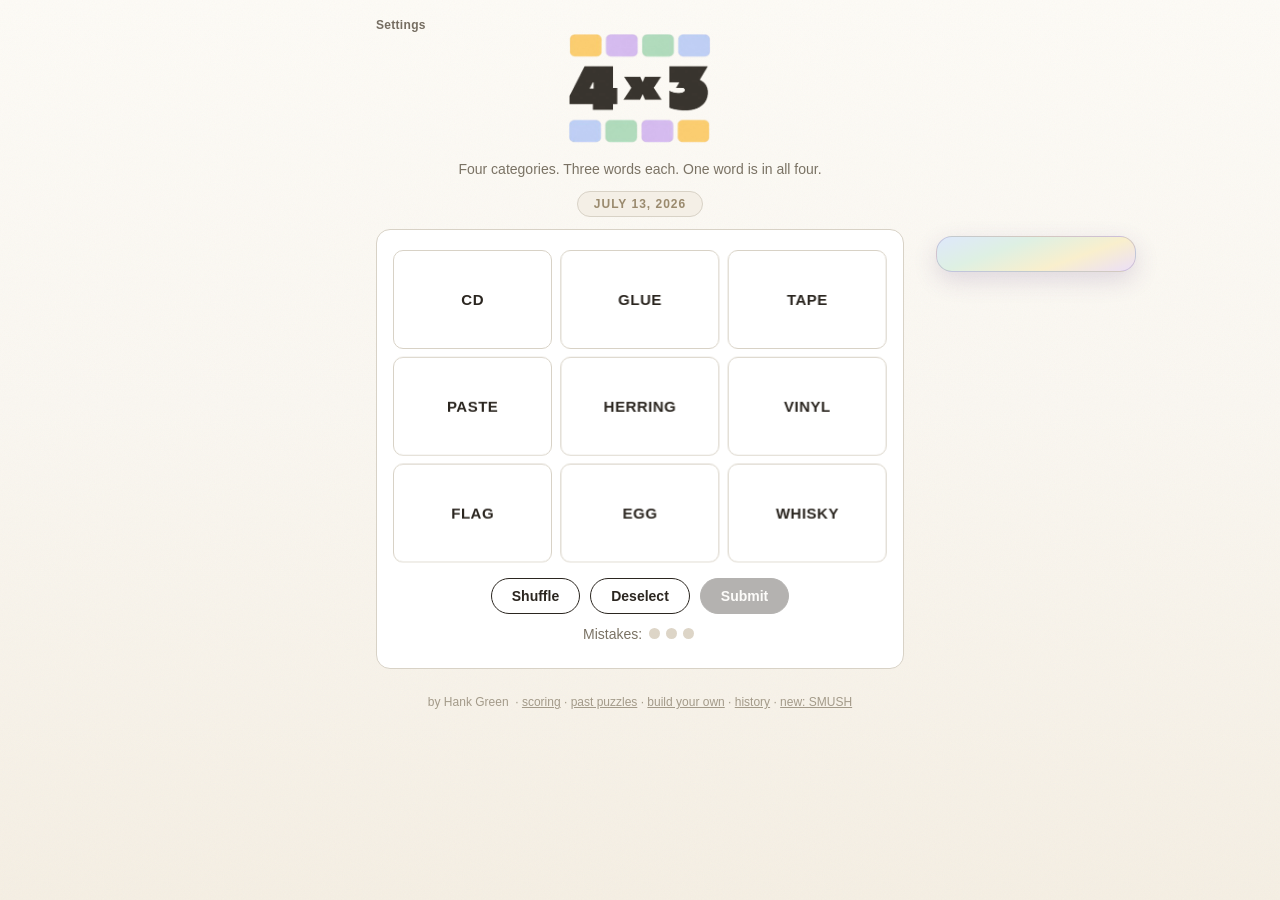
==== commit 71367f8b: "Automated upstream update sync: 2026-07-10 01:50 UTC" ====
--- a/index.html
+++ b/index.html
@@ -132,7 +132,7 @@
   </div>
 
 
-  <footer>by Hank Green <img src="fishtrans.png" alt="" style="height:20px;vertical-align:-5px;opacity:.4"> · <a href="scoring.html">scoring</a> · <a href="archive.html">past puzzles</a> · <a href="build.html">build your own</a> · <a href="history.html">history</a></footer>
+  <footer>by Hank Green <img src="fishtrans.png" alt="" style="height:20px;vertical-align:-5px;opacity:.4"> · <a href="scoring.html">scoring</a> · <a href="archive.html">past puzzles</a> · <a href="build.html">build your own</a> · <a href="history.html">history</a> · <a href="https://hankgreen.com/smush">new: SMUSH</a></footer>
 </div>
 <div id="modal">
   <div class="mback" onclick="closeModal()"></div>
--- a/shared.css
+++ b/shared.css
@@ -307,7 +307,9 @@
     .promo-banner{display:none;}
     /* anchored to the RIGHT EDGE OF THE CENTERED COLUMN (50% + half the 560px wrap),
        not the viewport edge, so it can never drift over the board */
-    .promo-side{display:block; position:fixed; top:50%; transform:translateY(-50%);
+    /* pinned just below where the board starts (not centered in the viewport,
+       which made it wander with window height) */
+    .promo-side{display:block; position:fixed; top:236px; transform:none;
       left:calc(50% + 296px); right:auto; width:200px; color:#3a3128;
       background:linear-gradient(160deg,#dee8fb,#def0e3 34%,#f9efcd 67%,#ebdff8);
       border:1.5px solid rgba(120,100,150,.28); border-radius:16px; padding:16px 16px 18px;
